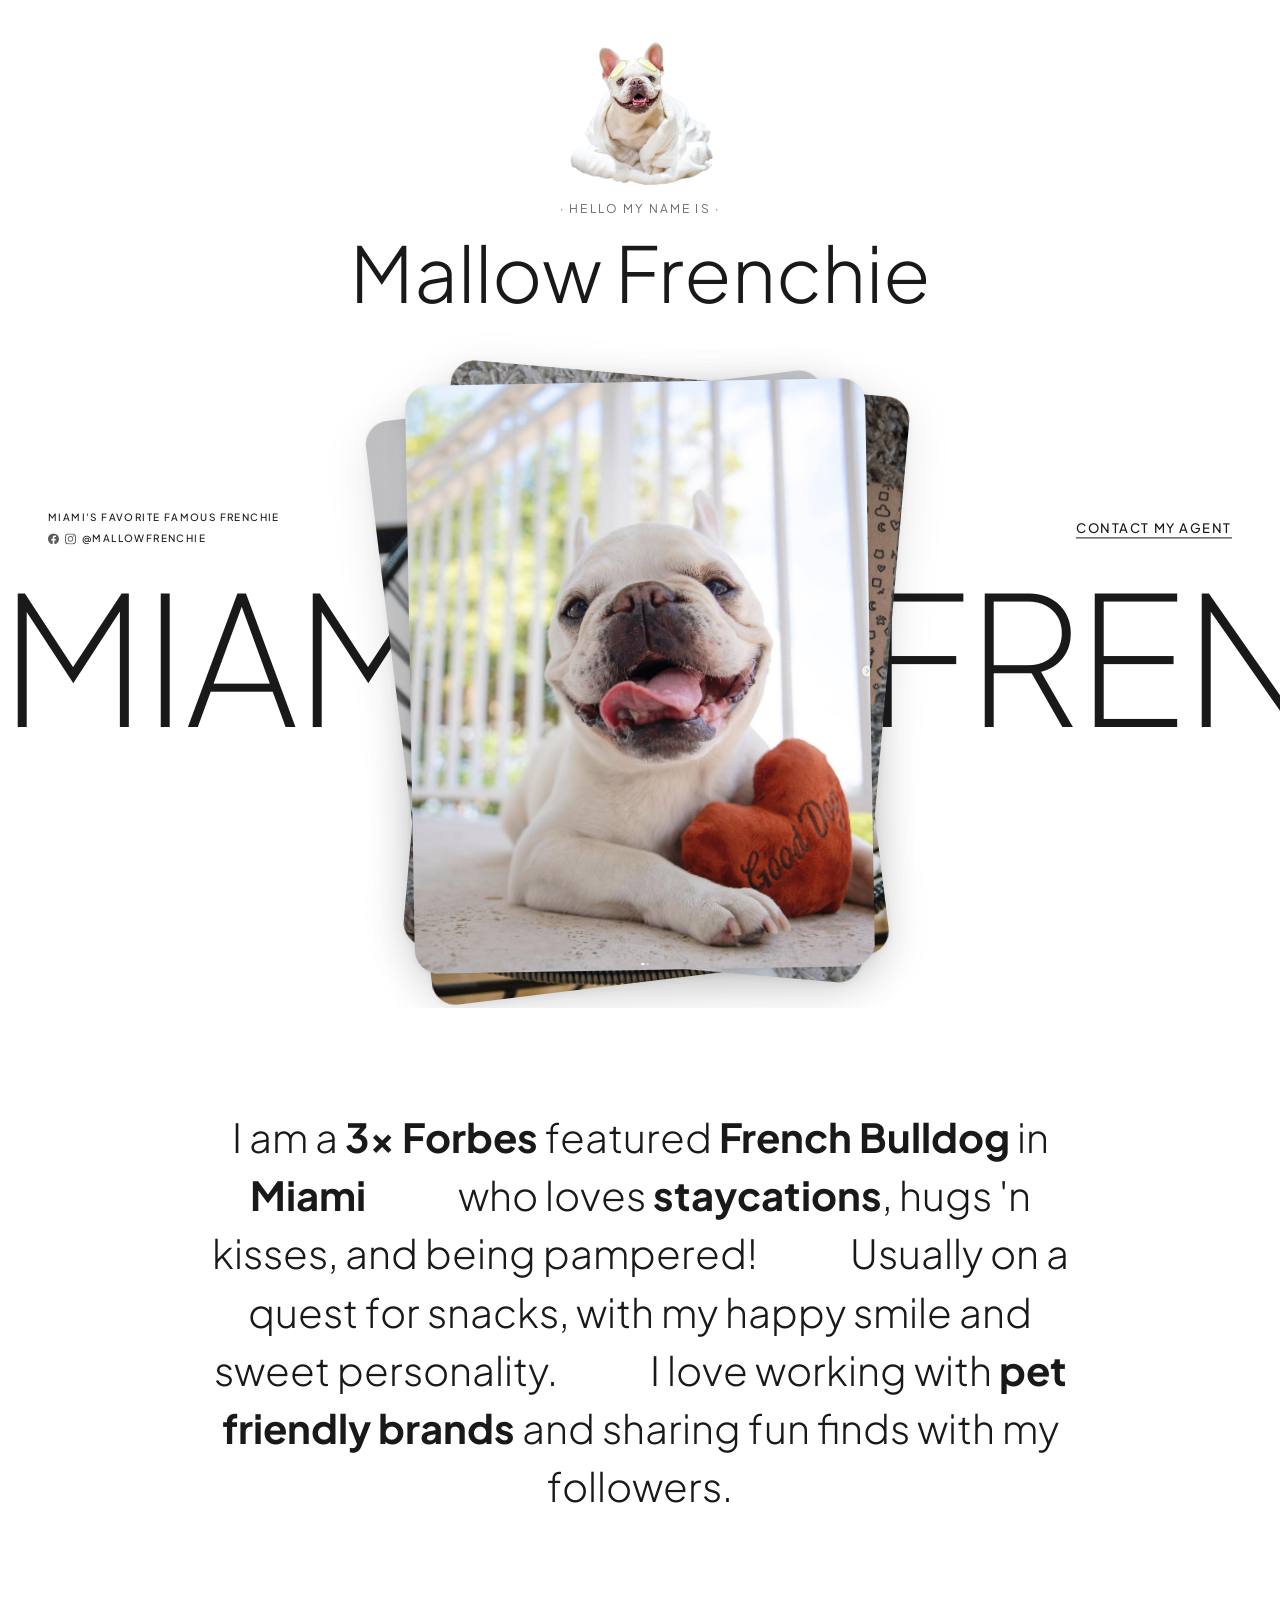
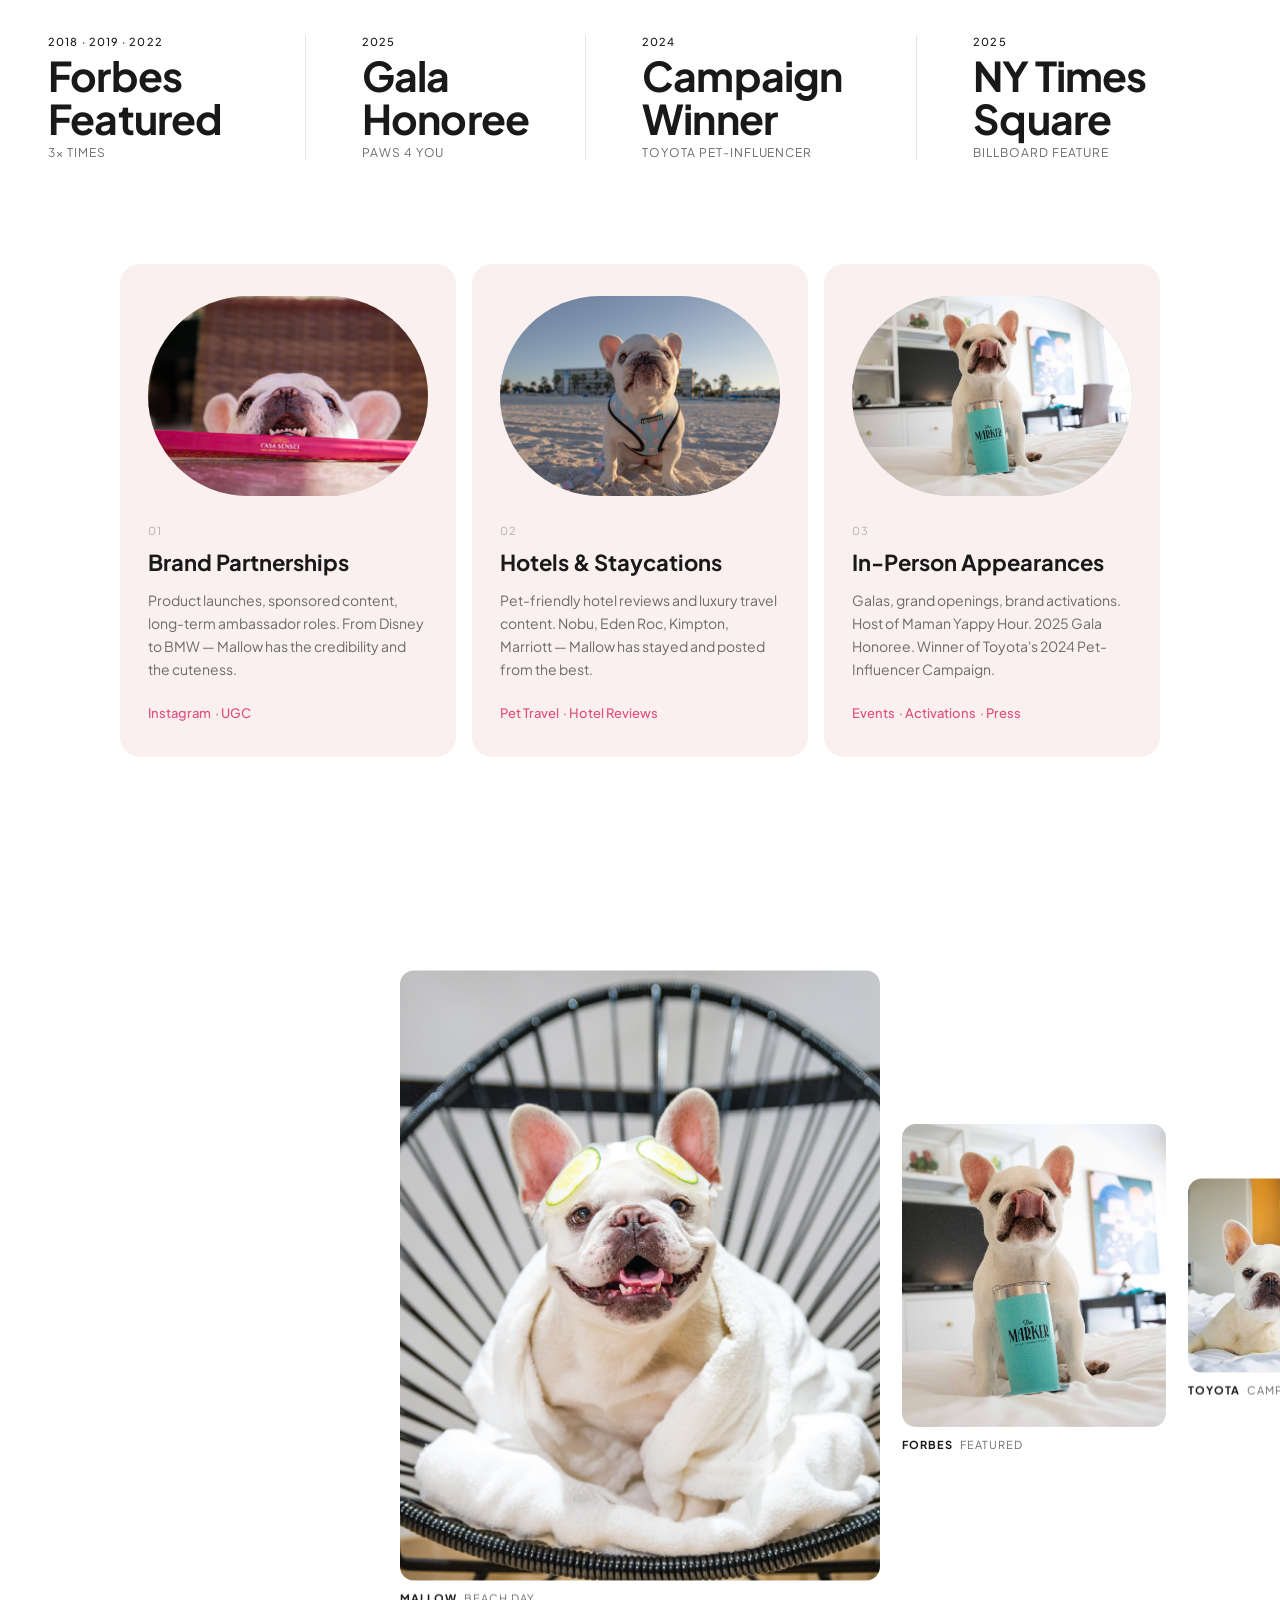
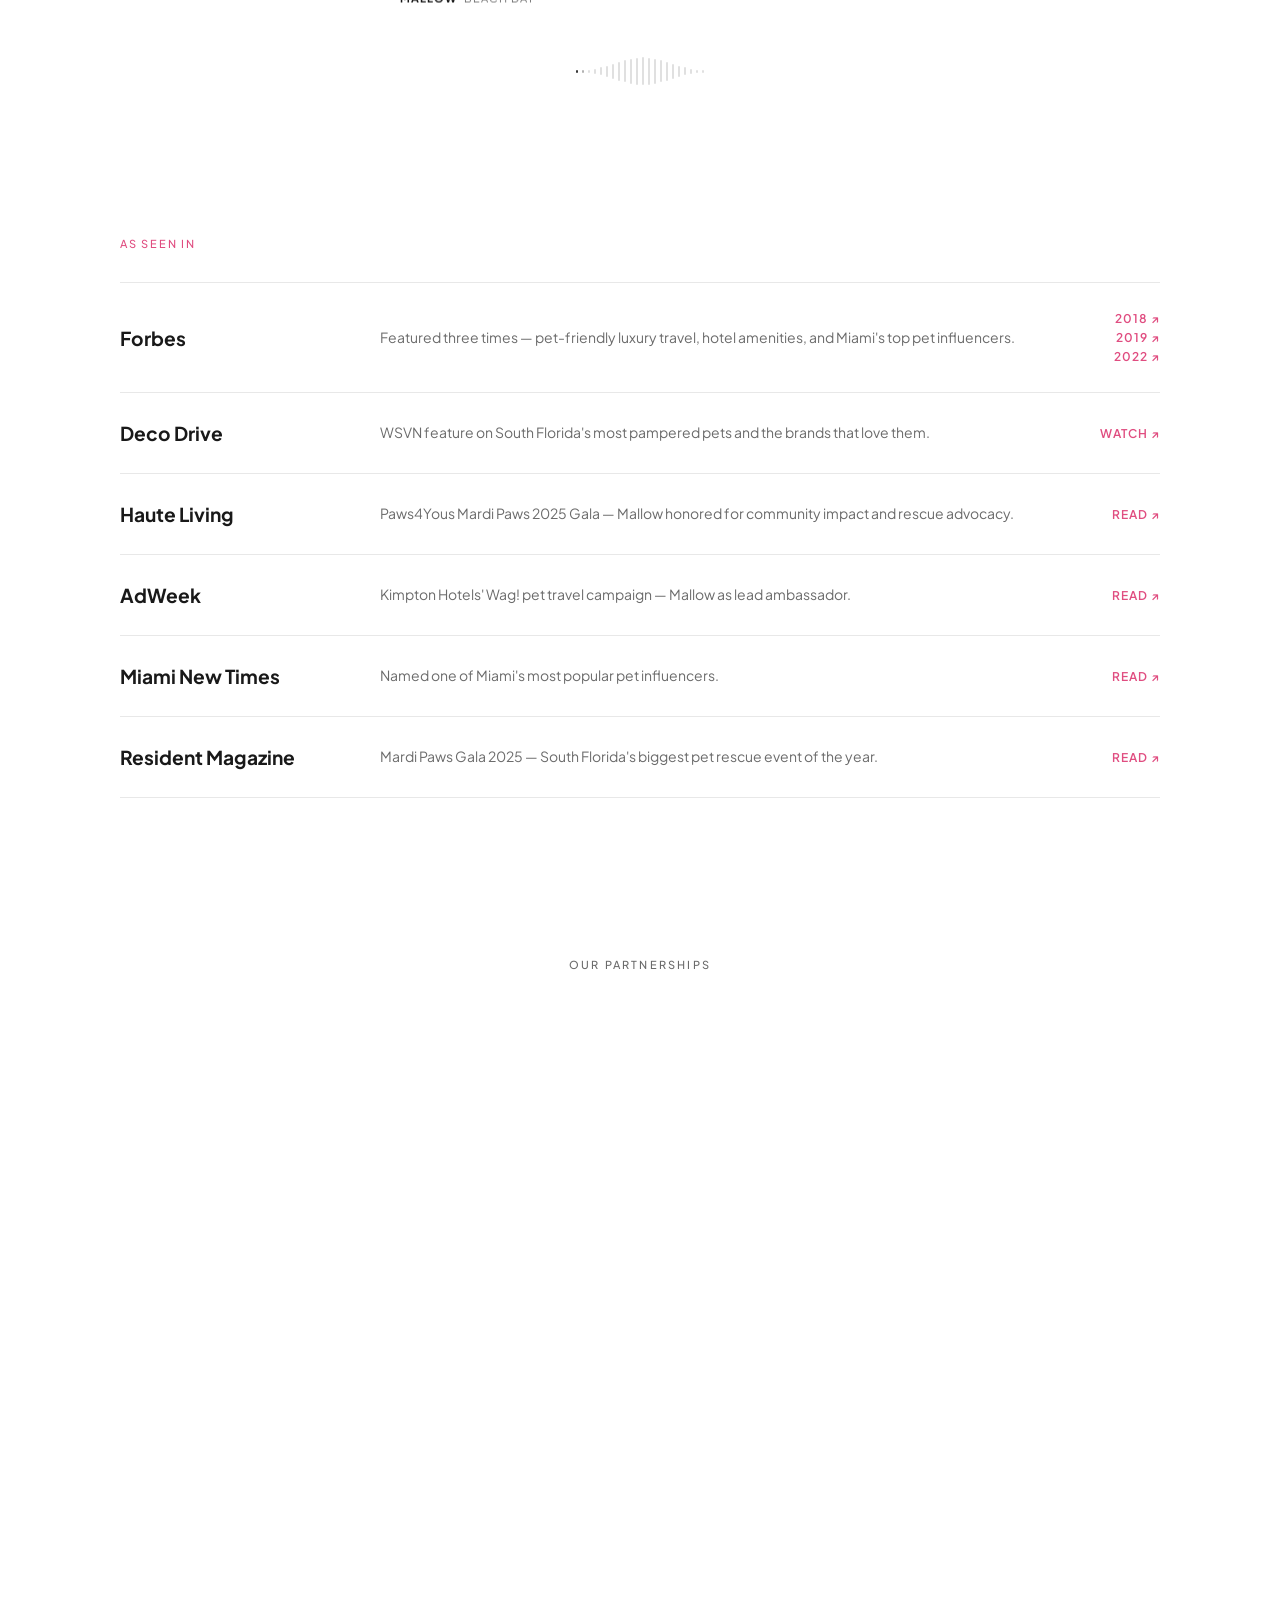
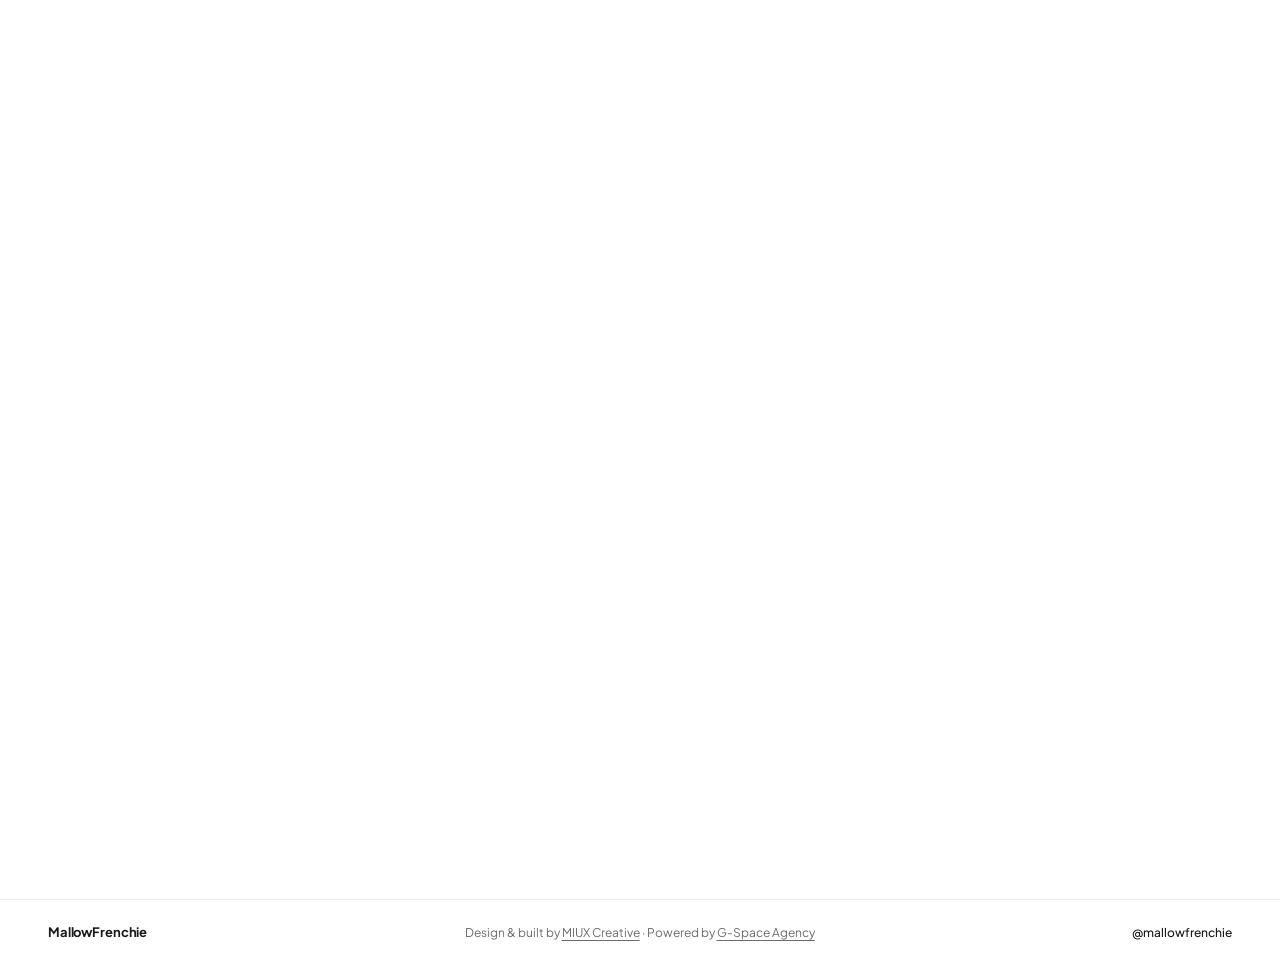
==== mallowfrenchie-live-rebuild.html @ 73c817d2 "fix: remove stray border-right from right-column stats on mobile Co-Authored-By: Claude Sonnet 4.6 <" ====
<!DOCTYPE html>
<html lang="en">
<head>
<meta charset="UTF-8">
<meta name="viewport" content="width=device-width, initial-scale=1.0">
<title>Mallow Frenchie – Miami's favorite famous frenchie</title>
<link rel="preconnect" href="https://fonts.googleapis.com">
<link rel="preconnect" href="https://fonts.gstatic.com" crossorigin>
<link href="https://fonts.googleapis.com/css2?family=Plus+Jakarta+Sans:wght@200;300;400;500;600;700;800&display=swap" rel="stylesheet">
<script src="https://cdnjs.cloudflare.com/ajax/libs/gsap/3.12.5/gsap.min.js"></script>
<script src="https://cdnjs.cloudflare.com/ajax/libs/gsap/3.12.5/ScrollTrigger.min.js"></script>
<style>
  *, *::before, *::after { box-sizing: border-box; margin: 0; padding: 0; }

  :root {
    --ink:       #191919;
    --ink-mid:   #6b6b6b;
    --ink-light: #b0b0b0;
    --white:     #ffffff;
    --blush:     #faf0f0;
    --blush-dark:#f5e5e5;
    --pink-dot:  #e04d80;
    --placeholder: #e2e2e2;
    --placeholder-dark: #c8c8c8;
  }

  html { scroll-behavior: smooth; }

  body {
    font-family: 'Plus Jakarta Sans', sans-serif;
    background: var(--white);
    color: var(--ink);
    overflow-x: hidden;
  }

  /* ── HERO ─────────────────────────────────────── */
  .hero {
    position: relative;
    height: 112vh;
    min-height: 760px;
    background: var(--white);
    display: flex;
    flex-direction: column;
    overflow: hidden;
  }

  .hero-nav {
    position: absolute;
    top: 0; left: 0; right: 0;
    display: flex;
    justify-content: space-between;
    align-items: center;
    padding: 28px 48px;
    z-index: 10;
  }

  .hero-logo {
    font-size: 13px;
    font-weight: 600;
    letter-spacing: 0.04em;
    color: var(--ink);
    text-decoration: none;
  }

  .hero-cta {
    font-size: 11px;
    font-weight: 500;
    letter-spacing: 0.1em;
    text-transform: uppercase;
    color: var(--ink);
    text-decoration: underline;
    text-underline-offset: 4px;
  }

  .hero-center {
    flex: 1;
    display: flex;
    flex-direction: column;
    align-items: center;
    justify-content: center;
    padding: 30px 48px 0;
    gap: 0;
    position: relative;
    z-index: 1;
  }

  .hero-eyebrow {
    font-size: 12px;
    font-weight: 400;
    letter-spacing: 0.18em;
    color: var(--ink-mid);
    text-transform: uppercase;
    margin-bottom: 16px;
  }

  .hero-name {
    font-size: clamp(52px, 6vw, 80px);
    font-weight: 300;
    color: var(--ink);
    text-align: center;
    line-height: 1.05;
    margin-bottom: 40px;
  }

  /* ── FAN CARDS ──────────────────────────────────── */
  .hero-cards {
    position: relative;
    width: min(520px, 50vw);
    height: min(72vh, 660px);
    flex-shrink: 0;
    cursor: pointer;
    z-index: 5;
    overflow: visible;
  }

  .card {
    position: absolute;
    width: calc(min(520px, 50vw) - 60px);
    height: calc(min(72vh, 660px) - 60px);
    border-radius: 24px;
    top: 30px;
    left: 30px;
    box-shadow: 0 10px 48px rgba(0,0,0,0.10), 0 2px 8px rgba(0,0,0,0.06);
    transition: transform 0.55s cubic-bezier(0.34, 1.3, 0.64, 1),
                box-shadow 0.55s ease;
    overflow: hidden;
  }
  .card img {
    width: 100%; height: 100%;
    object-fit: cover;
    display: block;
    pointer-events: none;
  }

  /* Resting: stacked deck */
  .card-1 {
    background: #f2d0dc;
    z-index: 1;
    transform: rotate(-7deg) translate(-14px, 10px);
    animation: flyIn1 1.1s cubic-bezier(0.34, 1.5, 0.64, 1) 0.1s both;
  }
  .card-2 {
    background: #e6d5b8;
    z-index: 2;
    transform: rotate(5deg) translate(16px, -6px);
    animation: flyIn2 1.1s cubic-bezier(0.34, 1.5, 0.64, 1) 0.35s both;
  }
  .card-3 {
    background: #c4dde8;
    z-index: 3;
    transform: rotate(-1deg);
    animation: flyIn3 1.1s cubic-bezier(0.34, 1.5, 0.64, 1) 0.55s both;
  }

  /* Fly-in animations — each ends at its resting transform */
  @keyframes flyIn1 {
    from { opacity: 0; transform: rotate(-7deg) translate(-14px, 10px) translateY(140px) scale(0.82); }
    to   { opacity: 1; transform: rotate(-7deg) translate(-14px, 10px); }
  }
  @keyframes flyIn2 {
    from { opacity: 0; transform: rotate(5deg) translate(16px, -6px) translateY(140px) scale(0.82); }
    to   { opacity: 1; transform: rotate(5deg) translate(16px, -6px); }
  }
  @keyframes flyIn3 {
    from { opacity: 0; transform: rotate(-1deg) translateY(140px) scale(0.82); }
    to   { opacity: 1; transform: rotate(-1deg); }
  }

  /* Fan + tilt handled by JS */
  .card { will-change: transform; }

  .hero-bottom {
    position: absolute;
    top: 65%;
    transform: translateY(-50%);
    left: 0;
    right: 0;
  }

  .hero-corner-left {
    position: absolute;
    top: -56px;
    left: 48px;
    right: 48px;
    z-index: 20;
    display: flex;
    flex-direction: row;
    justify-content: space-between;
    align-items: center;
  }
  .hero-corner-left-inner {
    display: flex;
    flex-direction: column;
    align-items: flex-start;
    gap: 4px;
  }

  .hero-corner-left p {
    font-size: 10px;
    font-weight: 500;
    letter-spacing: 0.14em;
    text-transform: uppercase;
    color: var(--ink);
    line-height: 1.7;
  }

  .hero-social {
    display: flex;
    align-items: center;
    gap: 6px;
  }

  .hero-social svg {
    width: 11px;
    height: 11px;
    flex-shrink: 0;
    opacity: 0.7;
  }

  /* Marquee strip */
  .marquee-wrap {
    width: 100%;
    overflow: hidden;
    line-height: 1;
    user-select: none;
    position: relative;
    z-index: 1;
  }

  .marquee-track {
    display: flex;
    white-space: nowrap;
    animation: marquee 18s linear infinite;
  }

  .marquee-item {
    display: flex;
    align-items: center;
    flex-shrink: 0;
    padding-right: 24px;
  }

  .marquee-word {
    font-size: clamp(120px, 14vw, 190px);
    font-weight: 200;
    color: var(--ink);
    letter-spacing: -0.02em;
    line-height: 1;
  }

  .marquee-dot {
    font-size: 48px;
    font-weight: 200;
    color: var(--pink-dot);
    margin: 0 20px;
    align-self: center;
  }

  @keyframes marquee {
    from { transform: translateX(0); }
    to   { transform: translateX(-50%); }
  }

  /* ── ABOUT ────────────────────────────────────── */
  .about {
    background: var(--white);
    padding: 100px 48px 80px;
    display: flex;
    flex-direction: column;
    align-items: center;
  }

  .about-para {
    max-width: 860px;
    font-size: clamp(26px, 3.2vw, 40px);
    font-weight: 300;
    line-height: 1.45;
    text-align: center;
    color: var(--ink);
  }

  .about-para strong {
    font-weight: 700;
  }

  /* Inline image pills */
  .inline-pill {
    display: inline-block;
    width: 80px;
    height: 52px;
    border-radius: 999px;
    vertical-align: middle;
    margin: 0 6px -4px;
    transform: scale(0);
    flex-shrink: 0;
    overflow: hidden;
    position: relative;
  }
  .inline-pill img {
    position: absolute;
    inset: 0;
    width: 100%;
    height: 100%;
    object-fit: cover;
  }

  /* Word-split spans for GSAP stagger */
  .word {
    display: inline-block;
    overflow: hidden;
    vertical-align: bottom;
  }
  .word-inner {
    display: inline-block;
  }

  .about-stats {
    display: flex;
    gap: 0;
    margin-top: 120px;
    justify-content: center;
    align-items: flex-start;
  }

  .stat {
    display: flex;
    flex-direction: column;
    align-items: flex-start;
    padding: 0 56px;
    border-right: 1px solid rgba(0,0,0,0.10);
  }
  .stat:first-child { padding-left: 0; }
  .stat:last-child  { border-right: none; }

  .stat-year {
    font-size: 11px;
    font-weight: 500;
    letter-spacing: 0.1em;
    text-transform: uppercase;
    color: var(--pink);
    margin-bottom: 6px;
  }

  .stat-num {
    font-size: clamp(28px, 3.2vw, 44px);
    font-weight: 700;
    line-height: 1.05;
    color: var(--ink);
    letter-spacing: -0.02em;
  }

  .stat-label {
    font-size: clamp(11px, 1vw, 12px);
    font-weight: 400;
    letter-spacing: 0.08em;
    text-transform: uppercase;
    color: var(--ink-mid);
    margin-top: 5px;
  }

  .stat-sub {
    display: none;
  }

  /* ── PHOTO CAROUSEL ──────────────────────────── */
  .photo-carousel { background: var(--white); }

  .carousel-pin-wrap {
    position: relative;
    height: 100vh;
    overflow: hidden;
    background: var(--white);
    user-select: none;
  }

  /* Stage fills the pin — cards absolutely positioned inside */
  .carousel-stage {
    position: absolute;
    inset: 0;
  }

  .c-wrap {
    position: absolute;
    top: 50%;
    /* transform set by JS: translate(x, -50%) */
    display: flex;
    flex-direction: column;
    align-items: flex-start;
    will-change: transform, width;
  }

  .c-card {
    border-radius: 14px;
    /* width + height set by JS */
    flex-shrink: 0;
    overflow: hidden;
    position: relative;
  }
  .c-card img {
    position: absolute;
    inset: 0;
    width: 100%;
    height: 100%;
    object-fit: cover;
    display: block;
    pointer-events: none;
    will-change: transform;
  }

  .c-label {
    margin-top: 12px;
    white-space: nowrap;
    font-size: 11px;
    letter-spacing: 0.09em;
    text-transform: uppercase;
    line-height: 1;
    overflow: hidden;
  }
  .c-label-name { font-weight: 700; color: var(--ink); margin-right: 7px; }
  .c-label-desc { font-weight: 400; color: var(--ink-mid); }

  /* waveform indicator */
  .carousel-waveform {
    position: absolute;
    bottom: 48px;
    left: 50%;
    transform: translateX(-50%);
    display: flex;
    align-items: center;
    gap: 4px;
    height: 36px;
    z-index: 2;
  }
  .wv-bar {
    width: 2px;
    border-radius: 999px;
    background: rgba(0,0,0,0.12);
    flex-shrink: 0;
    transition: background 0.15s ease;
  }
  .wv-bar.wv-active     { background: rgba(0,0,0,0.78); }
  .wv-bar.wv-active-adj { background: rgba(0,0,0,0.30); }

  /* ── SERVICES ─────────────────────────────────── */
  .services {
    background: var(--white);
    padding: 24px 120px 80px;
  }

  .services-grid {
    display: grid;
    grid-template-columns: repeat(3, 1fr);
    gap: 16px;
  }

  .svc-card {
    background: var(--blush);
    border-radius: 20px;
    display: flex;
    flex-direction: column;
    align-items: flex-start;
    padding: 32px 28px 36px;
    gap: 0;
  }

  .svc-pill-img {
    width: 100%;
    height: 200px;
    border-radius: 999px;
    background: var(--placeholder-dark, #d8d8d8);
    margin-bottom: 28px;
    flex-shrink: 0;
    display: flex;
    align-items: center;
    justify-content: center;
    font-size: 10px;
    letter-spacing: 0.08em;
    overflow: hidden;
    position: relative;
    text-transform: uppercase;
    color: rgba(0,0,0,0.2);
  }

  .svc-num {
    font-size: 11px;
    font-weight: 400;
    color: var(--ink-light);
    letter-spacing: 0.08em;
    margin-bottom: 12px;
  }

  .svc-title {
    font-size: clamp(18px, 1.8vw, 22px);
    font-weight: 700;
    color: var(--ink);
    line-height: 1.25;
    margin-bottom: 12px;
  }

  .svc-desc {
    font-size: 14px;
    font-weight: 400;
    color: var(--ink-mid);
    line-height: 1.65;
    flex: 1;
  }

  .svc-tags {
    margin-top: 24px;
    display: flex;
    flex-wrap: wrap;
    gap: 4px;
    align-items: center;
  }

  .svc-tag {
    font-size: 13px;
    font-weight: 500;
    color: var(--pink-dot);
  }

  .svc-tag + .svc-tag::before {
    content: ' · ';
    color: var(--pink-dot);
  }

  /* ── PHOTO GRID ───────────────────────────────── */
  .photo-grid {
    display: grid;
    grid-template-columns: repeat(3, 1fr);
    grid-template-rows: 360px 480px;
    gap: 2px;
    background: #ddd;
  }

  .photo-cell {
    background: var(--placeholder);
    display: flex;
    align-items: center;
    justify-content: center;
    color: var(--ink-light);
    font-size: 11px;
    font-weight: 500;
    letter-spacing: 0.08em;
    text-transform: uppercase;
  }

  .photo-cell:nth-child(1) { background: #d8d0cc; }
  .photo-cell:nth-child(2) { background: #cad0d4; }
  .photo-cell:nth-child(3) { background: #d0ccd8; }
  .photo-cell:nth-child(4) { background: #c8c4cc; }
  .photo-cell:nth-child(5) { background: #c4ccd0; }
  .photo-cell:nth-child(6) { background: #ccc8d0; }

  /* ── PRESS ────────────────────────────────────── */
  .press {
    background: var(--white);
    padding: 100px 120px 80px;
  }

  .press-eyebrow {
    font-size: 11px;
    font-weight: 500;
    letter-spacing: 0.16em;
    text-transform: uppercase;
    color: var(--pink-dot);
    margin-bottom: 32px;
    display: block;
  }

  .press-list {
    list-style: none;
  }

  .press-row {
    display: grid;
    grid-template-columns: 220px 1fr auto;
    align-items: center;
    gap: 40px;
    padding: 28px 0;
    border-bottom: 1px solid #e8e8e8;
    transition: opacity 0.2s;
  }

  .press-row:first-child { border-top: 1px solid #e8e8e8; }

  .press-row[data-preview]:not([data-preview=""]) { cursor: none; }
  .press-row .press-link { cursor: pointer; }

  .press-pub {
    font-size: clamp(16px, 1.5vw, 20px);
    font-weight: 700;
    color: var(--ink);
  }

  .press-detail {
    font-size: 14px;
    font-weight: 400;
    color: var(--ink-mid);
    line-height: 1.55;
  }

  .press-links {
    display: flex;
    flex-direction: column;
    align-items: flex-end;
    gap: 4px;
    flex-shrink: 0;
  }

  .press-link {
    font-size: 12px;
    font-weight: 600;
    letter-spacing: 0.08em;
    text-transform: uppercase;
    color: var(--pink-dot);
    text-decoration: none;
    white-space: nowrap;
    transition: opacity 0.15s;
  }

  .press-link:hover { opacity: 0.6; }

  /* Cursor-following preview */
  #press-preview {
    position: fixed;
    width: 360px;
    height: 180px; /* 16:8 = 2:1 */
    border-radius: 10px;
    overflow: hidden;
    box-shadow: 0 16px 48px rgba(0,0,0,0.2);
    pointer-events: none;
    z-index: 9999;
    opacity: 0;
    transform: scale(0.9) translateY(8px);
    transition: opacity 0.15s ease, transform 0.15s ease;
    top: 0; left: 0;
    will-change: transform;
  }

  #press-preview.visible {
    opacity: 1;
    transform: scale(1) translateY(0);
  }

  .preview-inner {
    width: 100%; height: 100%;
    display: flex;
    align-items: center;
    justify-content: center;
    font-size: 13px;
    font-weight: 600;
    letter-spacing: 0.06em;
    color: rgba(255,255,255,0.7);
    background: #111;
  }

  /* ── PARTNERSHIPS ─────────────────────────────── */
  .partnerships {
    background: var(--white);
    padding: 80px 120px 100px;
    display: flex;
    flex-direction: column;
    align-items: center;
  }

  .partnerships-label {
    font-size: 11px;
    font-weight: 500;
    letter-spacing: 0.2em;
    text-transform: uppercase;
    color: var(--ink-mid);
    margin-bottom: 48px;
  }

  .logo-grid {
    display: flex;
    flex-wrap: wrap;
    gap: 0;
    justify-content: center;
    align-items: center;
  }

  .logo-cell {
    width: 160px;
    height: 80px;
    display: flex;
    align-items: center;
    justify-content: center;
    padding: 16px 20px;
    opacity: 0;
    transform: translateY(12px);
  }

  .logo-cell img {
    max-width: 100%;
    max-height: 44px;
    width: auto;
    height: auto;
    object-fit: contain;
    filter: grayscale(1) opacity(0.5);
    transition: filter 0.2s ease;
  }
  .logo-cell img:hover {
    filter: grayscale(0) opacity(1);
  }

  /* ── STICKER FOOTER ──────────────────────────── */
  .sticker-footer {
    position: relative;
    width: 100%;
    height: 100vh;
    overflow: hidden;
    background: var(--white);
  }

  .sticker {
    position: absolute;
    transform: translate(-50%, -50%) rotate(var(--r)) scale(0);
    opacity: 0;
    will-change: transform, opacity;
    object-fit: contain;
    pointer-events: none;
    animation-fill-mode: both;
    animation-timing-function: cubic-bezier(0.34, 1.5, 0.64, 1);
  }
  .sticker.popped {
    animation-name: stickerPop;
  }
  @keyframes stickerPop {
    0%   { transform: translate(-50%,-50%) rotate(var(--r)) scale(0);    opacity: 0; }
    60%  { transform: translate(-50%,-50%) rotate(var(--r)) scale(1.12); opacity: 1; }
    80%  { transform: translate(-50%,-50%) rotate(var(--r)) scale(0.96); }
    100% { transform: translate(-50%,-50%) rotate(var(--r)) scale(1);    opacity: 1; }
  }

  /* ── CTA CARD ─────────────────────────────────── */
  .cta-card {
    position: absolute;
    top: 50%;
    left: 50%;
    transform: translate(-50%, -50%);
    opacity: 0;
    background: var(--white);
    border-radius: 28px;
    padding: 52px 72px;
    text-align: center;
    box-shadow: 0 32px 100px rgba(0,0,0,0.18);
    width: min(520px, 90vw);
    z-index: 100;
    will-change: transform, opacity;
  }

  .cta-card-eyebrow {
    font-size: 11px;
    font-weight: 500;
    letter-spacing: 0.12em;
    text-transform: uppercase;
    color: var(--pink);
    margin-bottom: 14px;
  }

  .cta-card h2 {
    font-size: clamp(28px, 4vw, 42px);
    font-weight: 700;
    color: var(--ink);
    line-height: 1.1;
    margin-bottom: 32px;
    letter-spacing: -0.02em;
  }

  .cta-buttons {
    display: flex;
    gap: 12px;
    justify-content: center;
  }

  .cta-btn-primary {
    background: #f2d0dc;
    color: var(--ink);
    padding: 16px 48px;
    border-radius: 999px;
    font-size: 14px;
    font-weight: 600;
    text-decoration: none;
    transition: background 0.2s, transform 0.2s;
    display: inline-block;
  }
  .cta-btn-primary:hover { background: #eabfce; transform: translateY(-2px); }

  .cta-btn-secondary {
    background: transparent;
    color: var(--ink);
    padding: 14px 36px;
    border-radius: 999px;
    font-size: 14px;
    font-weight: 500;
    text-decoration: none;
    border: 1.5px solid rgba(0,0,0,0.14);
    transition: border-color 0.2s;
  }
  .cta-btn-secondary:hover { border-color: var(--pink); color: var(--pink); }

  /* ── FOOTER STRIP ─────────────────────────────── */
  footer {
    background: var(--white);
    border-top: 1px solid rgba(0,0,0,0.08);
    padding: 24px 48px;
    display: flex;
    justify-content: space-between;
    align-items: center;
  }

  .footer-logo {
    font-size: 13px;
    font-weight: 700;
    color: var(--ink);
    letter-spacing: -0.01em;
  }

  .footer-credits {
    font-size: 12px;
    font-weight: 400;
    color: var(--ink-mid);
  }

  .footer-credits a { color: inherit; text-decoration: underline; text-underline-offset: 3px; }

  .footer-handle {
    font-size: 12px;
    font-weight: 500;
    color: var(--ink);
  }

  /* ── MOBILE: step 6 — logo grid ─────────────────── */
  .logo-view-more { display: none; }

  @media (max-width: 768px) {
    .logo-more { display: none; }
    .logo-cell { width: 100px; height: 64px; padding: 10px 12px; }
    .logo-view-more {
      display: block;
      margin-top: 28px;
      font-size: 12px;
      font-weight: 500;
      letter-spacing: 0.12em;
      text-transform: uppercase;
      color: var(--ink);
      background: none;
      border: none;
      cursor: pointer;
      text-decoration: underline;
      text-underline-offset: 4px;
      padding: 0;
    }
  }

  /* ── MOBILE: step 5 — stats ──────────────────────── */
  @media (max-width: 768px) {
    .about-stats {
      display: grid;
      grid-template-columns: 1fr 1fr;
      gap: 32px 0;
      margin-top: 64px;
      justify-items: flex-start;
    }
    .stat {
      padding: 0 24px 0 0;
      border-right: none;
      border-bottom: none;
    }
    .stat:nth-child(odd)  { border-right: 1px solid rgba(0,0,0,0.10); }
    .stat:nth-child(even) { border-right: none; }
  }

  /* ── MOBILE: step 4 — services + press ──────────── */
  @media (max-width: 768px) {
    .services-grid { grid-template-columns: 1fr; }

    .press-row {
      grid-template-columns: 1fr;
      gap: 8px;
      padding: 20px 0;
    }
    .press-links { align-items: flex-start; }
    #press-preview { display: none; }
  }

  /* ── MOBILE: step 3 — marquee ────────────────────── */
  @media (max-width: 768px) {
    .marquee-word { font-size: 70px; }
    .marquee-dot  { font-size: 28px; margin: 0 12px; }
  }

  /* ── MOBILE: step 2 — hero ───────────────────────── */
  @media (max-width: 768px) {
    .hero          { height: auto; min-height: 100svh; }
    .hero-cards    { width: min(320px, 82vw); height: min(60vh, 480px); }
    .card          { width: calc(min(320px, 82vw) - 40px); height: calc(min(60vh, 480px) - 40px); top: 20px; left: 20px; }
    .hero-corner-left { top: -44px; }
  }

  /* ── MOBILE: step 1 — global padding ─────────────── */
  @media (max-width: 768px) {
    .hero-nav        { padding: 20px 24px; }
    .hero-center     { padding: 24px 24px 0; }
    .hero-corner-left{ left: 24px; right: 24px; }
    .about           { padding: 64px 24px 60px; }
    .services        { padding: 24px 24px 60px; }
    .press           { padding: 64px 24px 60px; }
    .partnerships    { padding: 60px 24px 80px; }
    footer           { padding: 20px 24px; }
  }
</style>
</head>
<body>

<!-- ── HERO ──────────────────────────────────────────── -->
<section class="hero">
  <nav class="hero-nav"></nav>

  <div class="hero-center">
    <img src="images/MallowFrenchieLogoImage.png" alt="Mallow" style="width:150px;height:auto;display:block;margin:0 auto 12px;">
    <p class="hero-eyebrow">· Hello My Name Is ·</p>
    <h1 class="hero-name">Mallow Frenchie</h1>
    <div class="hero-cards">
      <div class="card card-1"><img src="images/MallowTheFrenchie_Slide002-copy-1.jpg" alt="Mallow"></div>
      <div class="card card-2"><img src="images/cruella-and-pf001-copy-5.jpg" alt="Mallow"></div>
      <div class="card card-3"><img src="images/Mallow-Frenchie-on-the-Balcony.png" alt="Mallow"></div>
    </div>
  </div>

  <div class="hero-bottom">
    <div class="hero-corner-left">
      <div class="hero-corner-left-inner">
      <p>Miami's Favorite Famous Frenchie</p>
      <p class="hero-social">
        <svg viewBox="0 0 24 24" fill="currentColor" xmlns="http://www.w3.org/2000/svg">
          <path d="M24 12.073c0-6.627-5.373-12-12-12s-12 5.373-12 12c0 5.99 4.388 10.954 10.125 11.854v-8.385H7.078v-3.47h3.047V9.43c0-3.007 1.792-4.669 4.533-4.669 1.312 0 2.686.235 2.686.235v2.953H15.83c-1.491 0-1.956.925-1.956 1.874v2.25h3.328l-.532 3.47h-2.796v8.385C19.612 23.027 24 18.062 24 12.073z"/>
        </svg>
        <svg viewBox="0 0 24 24" fill="currentColor" xmlns="http://www.w3.org/2000/svg">
          <path d="M12 2.163c3.204 0 3.584.012 4.85.07 3.252.148 4.771 1.691 4.919 4.919.058 1.265.069 1.645.069 4.849 0 3.205-.012 3.584-.069 4.849-.149 3.225-1.664 4.771-4.919 4.919-1.266.058-1.644.07-4.85.07-3.204 0-3.584-.012-4.849-.07-3.26-.149-4.771-1.699-4.919-4.92-.058-1.265-.07-1.644-.07-4.849 0-3.204.013-3.583.07-4.849.149-3.227 1.664-4.771 4.919-4.919 1.266-.057 1.645-.069 4.849-.069zm0-2.163c-3.259 0-3.667.014-4.947.072-4.358.2-6.78 2.618-6.98 6.98-.059 1.281-.073 1.689-.073 4.948 0 3.259.014 3.668.072 4.948.2 4.358 2.618 6.78 6.98 6.98 1.281.058 1.689.072 4.948.072 3.259 0 3.668-.014 4.948-.072 4.354-.2 6.782-2.618 6.979-6.98.059-1.28.073-1.689.073-4.948 0-3.259-.014-3.667-.072-4.947-.196-4.354-2.617-6.78-6.979-6.98-1.281-.059-1.69-.073-4.949-.073zm0 5.838c-3.403 0-6.162 2.759-6.162 6.162s2.759 6.163 6.162 6.163 6.162-2.759 6.162-6.163c0-3.403-2.759-6.162-6.162-6.162zm0 10.162c-2.209 0-4-1.79-4-4 0-2.209 1.791-4 4-4s4 1.791 4 4c0 2.21-1.791 4-4 4zm6.406-11.845c-.796 0-1.441.645-1.441 1.44s.645 1.44 1.441 1.44c.795 0 1.439-.645 1.439-1.44s-.644-1.44-1.439-1.44z"/>
        </svg>
        @MallowFrenchie
      </p>
      </div>
      <a href="mailto:mallowfrenchie@gmail.com" style="font-size:13px;font-weight:500;letter-spacing:0.12em;text-transform:uppercase;color:var(--ink);text-decoration:underline;text-underline-offset:4px;">Contact My Agent</a>
    </div>

    <div class="marquee-wrap">
      <div class="marquee-track">
        <!-- duplicated for seamless loop -->
        <div class="marquee-item">
          <span class="marquee-word">MIAMI'S #1 FRENCHIE</span>
          <span class="marquee-dot">·</span>
        </div>
        <div class="marquee-item">
          <span class="marquee-word">MIAMI'S #1 FRENCHIE</span>
          <span class="marquee-dot">·</span>
        </div>
      </div>
    </div>
  </div>
</section>

<!-- ── ABOUT ──────────────────────────────────────────── -->
<section class="about">
  <p class="about-para" id="about-para">
    I am a <strong>3x Forbes</strong> featured <strong>French Bulldog</strong> in
    <strong>Miami</strong><span class="inline-pill"><img src="images/Mallow-Frenchie-on-the-Balcony.png" alt=""></span>who loves <strong>staycations</strong>, hugs 'n kisses,
    and being pampered!<span class="inline-pill"><img src="images/MallowTheFrenchie_Slide002-copy-1.jpg" alt=""></span>Usually on a quest for snacks, with my happy smile and sweet
    personality.<span class="inline-pill"><img src="images/marker001_16-copy-4.jpg" alt=""></span>I love working with <strong>pet friendly brands</strong> and sharing
    fun finds with my followers.
  </p>
  <div class="about-stats">
    <div class="stat">
      <span class="stat-year">2018 · 2019 · 2022</span>
      <span class="stat-num">Forbes Featured</span>
      <span class="stat-label">3× Times</span>
    </div>
    <div class="stat">
      <span class="stat-year">2025</span>
      <span class="stat-num">Gala Honoree</span>
      <span class="stat-label">Paws 4 You</span>
    </div>
    <div class="stat">
      <span class="stat-year">2024</span>
      <span class="stat-num">Campaign Winner</span>
      <span class="stat-label">Toyota Pet-Influencer</span>
    </div>
    <div class="stat">
      <span class="stat-year">2025</span>
      <span class="stat-num">NY Times Square</span>
      <span class="stat-label">Billboard Feature</span>
    </div>
  </div>
</section>

<!-- ── SERVICES ───────────────────────────────────────── -->
<section class="services">
  <div class="services-grid">
    <div class="svc-card">
      <div class="svc-pill-img"><img src="images/IMG_5526casasensei-copy-7.jpg" alt="" style="position:absolute;inset:0;width:100%;height:100%;object-fit:cover;"></div>
      <span class="svc-num">01</span>
      <p class="svc-title">Brand Partnerships</p>
      <p class="svc-desc">Product launches, sponsored content, long-term ambassador roles. From Disney to BMW — Mallow has the credibility and the cuteness.</p>
      <div class="svc-tags">
        <span class="svc-tag">Instagram</span>
        <span class="svc-tag">UGC</span>
      </div>
    </div>
    <div class="svc-card">
      <div class="svc-pill-img"><img src="images/IMG_6132islandgrand-copy-12.jpg" alt="" style="position:absolute;inset:0;width:100%;height:100%;object-fit:cover;"></div>
      <span class="svc-num">02</span>
      <p class="svc-title">Hotels &amp; Staycations</p>
      <p class="svc-desc">Pet-friendly hotel reviews and luxury travel content. Nobu, Eden Roc, Kimpton, Marriott — Mallow has stayed and posted from the best.</p>
      <div class="svc-tags">
        <span class="svc-tag">Pet Travel</span>
        <span class="svc-tag">Hotel Reviews</span>
      </div>
    </div>
    <div class="svc-card">
      <div class="svc-pill-img"><img src="images/marker001_13-copy-3-p-1080.jpg" alt="" style="position:absolute;inset:0;width:100%;height:100%;object-fit:cover;"></div>
      <span class="svc-num">03</span>
      <p class="svc-title">In-Person Appearances</p>
      <p class="svc-desc">Galas, grand openings, brand activations. Host of Maman Yappy Hour. 2025 Gala Honoree. Winner of Toyota's 2024 Pet-Influencer Campaign.</p>
      <div class="svc-tags">
        <span class="svc-tag">Events</span>
        <span class="svc-tag">Activations</span>
        <span class="svc-tag">Press</span>
      </div>
    </div>
  </div>
</section>

<!-- ── PHOTO CAROUSEL ────────────────────────────────── -->
<section class="photo-carousel" id="photo-carousel">
  <div class="carousel-pin-wrap" id="carousel-pin">
    <div class="carousel-stage" id="carousel-stage">
      <div class="c-wrap">
        <div class="c-card" data-h="610"><img src="images/MallowTheFrenchie_Slide002-copy-1.jpg" alt="Mallow"></div>
        <div class="c-label"><span class="c-label-name">Mallow</span><span class="c-label-desc">Beach Day</span></div>
      </div>
      <div class="c-wrap">
        <div class="c-card" data-h="550"><img src="images/Mallow-Frenchie-At-the-Marker-Key-West.jpg" alt="Forbes"></div>
        <div class="c-label"><span class="c-label-name">Forbes</span><span class="c-label-desc">Featured</span></div>
      </div>
      <div class="c-wrap">
        <div class="c-card" data-h="640"><img src="images/MallowTheFrenchie_Slide003-copy-2.jpg" alt="Toyota"></div>
        <div class="c-label"><span class="c-label-name">Toyota</span><span class="c-label-desc">Campaign</span></div>
      </div>
      <div class="c-wrap">
        <div class="c-card" data-h="580"><img src="images/marker001_16-copy-4.jpg" alt="Times Square"></div>
        <div class="c-label"><span class="c-label-name">Times Square</span><span class="c-label-desc">Billboard</span></div>
      </div>
      <div class="c-wrap">
        <div class="c-card" data-h="660"><img src="images/IMG_3672-copy-6.jpg" alt="Paws 4 You"></div>
        <div class="c-label"><span class="c-label-name">Paws 4 You</span><span class="c-label-desc">Gala 2025</span></div>
      </div>
      <div class="c-wrap">
        <div class="c-card" data-h="595"><img src="images/cruella-and-pf001-copy-5.jpg" alt="Miami"></div>
        <div class="c-label"><span class="c-label-name">Miami</span><span class="c-label-desc">Life</span></div>
      </div>
      <div class="c-wrap">
        <div class="c-card" data-h="620"><img src="images/Mallow-Frenchie-on-the-Balcony.png" alt="Maman"></div>
        <div class="c-label"><span class="c-label-name">Maman</span><span class="c-label-desc">Yappy Hour</span></div>
      </div>
      <div class="c-wrap">
        <div class="c-card" data-h="565"><img src="images/EPIC_29-copy-13.jpg" alt="Frenchie"></div>
        <div class="c-label"><span class="c-label-name">Frenchie</span><span class="c-label-desc">Moments</span></div>
      </div>
      <div class="c-wrap">
        <div class="c-card" data-h="640"><img src="images/MallowTheFrenchie_Slide003-copy-2.jpg" alt="Mallow"></div>
        <div class="c-label"><span class="c-label-name">Mallow</span><span class="c-label-desc">Friends</span></div>
      </div>
    </div>
    <div class="carousel-waveform" id="carousel-waveform"></div>
  </div>
</section>

<!-- ── PRESS ──────────────────────────────────────────── -->
<section class="press">
  <span class="press-eyebrow">As Seen In</span>
  <ul class="press-list">

    <li class="press-row" data-preview="forbes" data-color="#1a1a2e">
      <span class="press-pub">Forbes</span>
      <span class="press-detail">Featured three times — pet-friendly luxury travel, hotel amenities, and Miami's top pet influencers.</span>
      <div class="press-links">
        <a class="press-link" href="https://www.forbes.com/sites/amydobson/2018/10/23/flying-car-landing-pads-are-just-one-of-the-latest-trends-in-luxury-amenities/" target="_blank" rel="noopener">2018 ↗</a>
        <a class="press-link" href="https://www.forbes.com/sites/keithflamer/2019/01/29/oceana-bal-harbours-new-pet-spa-pampers-posh-pups/" target="_blank" rel="noopener">2019 ↗</a>
        <a class="press-link" href="https://www.forbes.com/sites/larryolmsted/2022/05/11/pet-friendly-vacations-traveling-with-your-dog-just-got-easier/" target="_blank" rel="noopener">2022 ↗</a>
      </div>
    </li>

    <li class="press-row" data-preview="deco" data-color="#1e3a5f">
      <span class="press-pub">Deco Drive</span>
      <span class="press-detail">WSVN feature on South Florida's most pampered pets and the brands that love them.</span>
      <div class="press-links">
        <a class="press-link" href="https://wsvn.com/entertainment/barkin-and-dinin-special-programs-and-events-give-soflo-dogs-some-tlc/" target="_blank" rel="noopener">Watch ↗</a>
      </div>
    </li>

    <li class="press-row" data-preview="haute" data-color="#5a1a2a">
      <span class="press-pub">Haute Living</span>
      <span class="press-detail">Paws4Yous Mardi Paws 2025 Gala — Mallow honored for community impact and rescue advocacy.</span>
      <div class="press-links">
        <a class="press-link" href="https://hauteliving.com/2025/03/paws4yous-mardi-paws-2025-gala-unites-south-florida-to-support-pet-rescue-and-save-at-risk-animals/766117/" target="_blank" rel="noopener">Read ↗</a>
      </div>
    </li>

    <li class="press-row" data-preview="adweek" data-color="#1a3a1a">
      <span class="press-pub">AdWeek</span>
      <span class="press-detail">Kimpton Hotels' Wag! pet travel campaign — Mallow as lead ambassador.</span>
      <div class="press-links">
        <a class="press-link" href="https://www.adweek.com/brand-marketing/kimpton-hotels-wag-traveling-pets/" target="_blank" rel="noopener">Read ↗</a>
      </div>
    </li>

    <li class="press-row" data-preview="newtimes" data-color="#2e1a0e">
      <span class="press-pub">Miami New Times</span>
      <span class="press-detail">Named one of Miami's most popular pet influencers.</span>
      <div class="press-links">
        <a class="press-link" href="https://www.miaminewtimes.com/arts/seven-of-miamis-most-popular-pet-influencers-10826440" target="_blank" rel="noopener">Read ↗</a>
      </div>
    </li>

    <li class="press-row" data-preview="resident" data-color="#2e2e1a">
      <span class="press-pub">Resident Magazine</span>
      <span class="press-detail">Mardi Paws Gala 2025 — South Florida's biggest pet rescue event of the year.</span>
      <div class="press-links">
        <a class="press-link" href="https://resident.com/events/2025/03/17/paws4yous-mardi-paws-gala-2025-unleashes-generosity-in-miami" target="_blank" rel="noopener">Read ↗</a>
      </div>
    </li>

  </ul>
</section>

<!-- Cursor preview -->
<div id="press-preview">
  <div class="preview-inner">
    <img id="press-preview-img" src="" alt="" style="width:100%;height:100%;object-fit:cover;object-position:top;">
  </div>
</div>

<!-- ── PARTNERSHIPS ───────────────────────────────────── -->
<section class="partnerships">
  <p class="partnerships-label">Our Partnerships</p>
  <div class="logo-grid">
    <div class="logo-cell"><img src="assets/logos/Pertnerships_Amazon.png" alt="Amazon"></div>
    <div class="logo-cell"><img src="assets/logos/Pertnerships_Disney.png" alt="Disney"></div>
    <div class="logo-cell"><img src="assets/logos/Pertnerships_Auto_Toyota.png" alt="Toyota"></div>
    <div class="logo-cell"><img src="assets/logos/Pertnerships_Auto_BMW.png" alt="BMW"></div>
    <div class="logo-cell"><img src="assets/logos/Pertnerships_Mini_BMW.png" alt="MINI"></div>
    <div class="logo-cell"><img src="assets/logos/Pertnerships_Brightline.png" alt="Brightline"></div>
    <div class="logo-cell"><img src="assets/logos/Pertnerships_Bing.png" alt="Bing"></div>
    <div class="logo-cell"><img src="assets/logos/Pertnerships_Mami-Marlins.png" alt="Miami Marlins"></div>
    <div class="logo-cell"><img src="assets/logos/Pertnerships_SobeWFF.png" alt="SOBEWFF"></div>
    <div class="logo-cell"><img src="assets/logos/Pertnerships_Lull.png" alt="Lull"></div>
    <div class="logo-cell"><img src="assets/logos/Pertnerships_PBIBS.png" alt="Palm Beach Boat Show"></div>
    <div class="logo-cell"><img src="assets/logos/Pertnerships_Natalies.png" alt="Natalie's"></div>
    <div class="logo-cell"><img src="assets/logos/Pertnerships_Pet_Barkbox.png" alt="BarkBox"></div>
    <div class="logo-cell"><img src="assets/logos/Pertnerships_Pet_Nutravet.png" alt="NutraVet"></div>
    <div class="logo-cell"><img src="assets/logos/Pertnerships_Pet_PetSupermarket.png" alt="PetSupermarket"></div>
    <div class="logo-cell"><img src="assets/logos/Pertnerships_Pet_Wag.png" alt="Wag"></div>
    <div class="logo-cell logo-more"><img src="assets/logos/Pertnerships_Hotel_Epic.png" alt="EPIC"></div>
    <div class="logo-cell logo-more"><img src="assets/logos/Pertnerships_Hotel_Nobu.png" alt="Nobu"></div>
    <div class="logo-cell logo-more"><img src="assets/logos/Pertnerships_Hotel_W.png" alt="W Hotel"></div>
    <div class="logo-cell logo-more"><img src="assets/logos/Pertnerships_Hotel_Hilton.png" alt="Hilton"></div>
    <div class="logo-cell logo-more"><img src="assets/logos/Pertnerships_Hotel_Hyatt.png" alt="Hyatt"></div>
    <div class="logo-cell logo-more"><img src="assets/logos/Pertnerships_Hotel_marriott.png" alt="Marriott"></div>
    <div class="logo-cell logo-more"><img src="assets/logos/Pertnerships_Hotel_Kimpton.png" alt="Kimpton"></div>
    <div class="logo-cell logo-more"><img src="assets/logos/Pertnerships_Hotel_Betsy.png" alt="The Betsy"></div>
    <div class="logo-cell logo-more"><img src="assets/logos/Pertnerships_Hotel_Colonnade.png" alt="Colonnade"></div>
    <div class="logo-cell logo-more"><img src="assets/logos/Pertnerships_Hotel_Eden-Roc.png" alt="Eden Roc"></div>
    <div class="logo-cell logo-more"><img src="assets/logos/Pertnerships_Hotel_Gates.png" alt="The Gates"></div>
    <div class="logo-cell logo-more"><img src="assets/logos/Pertnerships_Hotel_Havan-Cabana.png" alt="Havana Cabana"></div>
    <div class="logo-cell logo-more"><img src="assets/logos/Pertnerships_Hotel_Lido-Beach.png" alt="Lido Beach"></div>
    <div class="logo-cell logo-more"><img src="assets/logos/Pertnerships_Hotel_Tradewinds.png" alt="Tradewinds"></div>
    <div class="logo-cell logo-more"><img src="assets/logos/Pertnerships_Hotel_Hotel-Tonight.png" alt="Hotel Tonight"></div>
    <div class="logo-cell logo-more"><img src="assets/logos/Pertnerships_Hotel_Gates.png" alt="The Gates"></div>
  </div>
  <button class="logo-view-more" id="logo-view-more" onclick="
    document.querySelectorAll('.logo-more').forEach(el => el.style.display = 'flex');
    this.style.display = 'none';
  ">View all partners</button>
</section>

<!-- ── STICKER FOOTER ─────────────────────────────────── -->
<section class="sticker-footer" id="sticker-footer">
  <!-- stickers injected by JS -->
  <div class="cta-card" id="cta-card">
    <img src="images/MallowFrenchieLogoImage.png" alt="Mallow" style="width:90px;height:auto;display:block;margin:0 auto 16px;">
    <p class="cta-card-eyebrow">Let's work together</p>
    <h2>Ready to make something unforgettable?</h2>
    <div class="cta-buttons">
      <a href="mailto:mallowfrenchie@gmail.com" class="cta-btn-primary">Contact My Agent</a>
    </div>
  </div>
</section>

<!-- ── FOOTER STRIP ───────────────────────────────────── -->
<footer>
  <span class="footer-logo">MallowFrenchie</span>
  <p class="footer-credits">
    Design &amp; built by <a href="https://madebymiu.com" target="_blank">MIUX Creative</a>
    · Powered by <a href="https://gspace.agency" target="_blank">G-Space Agency</a>
  </p>
  <p class="footer-handle">@mallowfrenchie</p>
</footer>

<script>
  /* ── PRESS: cursor-following preview ─────────── */
  const preview     = document.getElementById('press-preview');
  const previewImg  = document.getElementById('press-preview-img');

  const PREVIEW_IMAGES = {
    forbes:    'images/CleanShot-2025-03-20-at-19.00.392x.png',
    deco:      'images/Deco-Drive.png',
    haute:     'images/haute-living.jpg',
    adweek:    'images/ADWeek.jpg',
    newtimes:  'images/CleanShot-2025-03-20-at-19.01.172x.png',
    resident:  'images/Resident-Magazine.jpg',
  };
  let mouseX = 0, mouseY = 0;
  let rafId = null;

  document.addEventListener('mousemove', e => {
    mouseX = e.clientX;
    mouseY = e.clientY;
    if (preview.classList.contains('visible')) {
      cancelAnimationFrame(rafId);
      rafId = requestAnimationFrame(() => {
        preview.style.left = (mouseX + 20) + 'px';
        preview.style.top  = (mouseY - 90) + 'px';
      });
    }
  });

  document.querySelectorAll('.press-row[data-preview]').forEach(row => {
    row.addEventListener('mouseenter', () => {
      const key = row.dataset.preview;
      const src = PREVIEW_IMAGES[key];
      if (src) previewImg.src = src;
      preview.style.left = (mouseX + 20) + 'px';
      preview.style.top  = (mouseY - 90) + 'px';
      preview.classList.add('visible');
    });
    row.addEventListener('mouseleave', () => {
      preview.classList.remove('visible');
    });

    row.querySelectorAll('.press-link').forEach(link => {
      link.addEventListener('mouseenter', () => preview.classList.remove('visible'));
      link.addEventListener('mouseleave', () => preview.classList.add('visible'));
    });
  });
</script>

<script>
  gsap.registerPlugin(ScrollTrigger);

  /* ── HERO TEXT reveal on load ─────────────────── */
  gsap.from('.hero-eyebrow', {
    opacity: 0, y: 16, duration: 0.8, ease: 'power3.out', delay: 0.2
  });
  gsap.from('.hero-name', {
    opacity: 0, y: 28, duration: 1, ease: 'power3.out', delay: 0.4
  });

  /* ── ABOUT: word-by-word reveal ──────────────── */
  // Split paragraph into word spans preserving inline-pills and strong tags
  function splitWords(el) {
    // Walk child nodes, wrap text-node words in spans, leave element nodes alone
    const nodes = [...el.childNodes];
    el.innerHTML = '';
    nodes.forEach(node => {
      if (node.nodeType === Node.TEXT_NODE) {
        node.textContent.split(/(\s+)/).forEach(token => {
          if (/^\s+$/.test(token)) {
            el.appendChild(document.createTextNode(token));
          } else if (token) {
            const w = document.createElement('span');
            w.className = 'word';
            const inner = document.createElement('span');
            inner.className = 'word-inner';
            inner.textContent = token;
            w.appendChild(inner);
            el.appendChild(w);
          }
        });
      } else if (node.nodeType === Node.ELEMENT_NODE) {
        if (node.tagName === 'STRONG') {
          // Wrap strong's text words too
          const words = node.textContent.split(/(\s+)/);
          words.forEach(token => {
            if (/^\s+$/.test(token)) {
              el.appendChild(document.createTextNode(token));
            } else if (token) {
              const w = document.createElement('span');
              w.className = 'word';
              const inner = document.createElement('span');
              inner.className = 'word-inner';
              const s = document.createElement('strong');
              s.textContent = token;
              inner.appendChild(s);
              w.appendChild(inner);
              el.appendChild(w);
            }
          });
        } else {
          // inline-pill or other element — leave as-is
          el.appendChild(node);
        }
      }
    });
  }

  const para = document.getElementById('about-para');
  splitWords(para);

  gsap.from('#about-para .word-inner', {
    scrollTrigger: { trigger: '#about-para', start: 'top 80%' },
    y: '100%',
    opacity: 0,
    duration: 0.55,
    ease: 'power3.out',
    stagger: 0.025
  });

  /* ── ABOUT: inline pills expand ──────────────── */
  gsap.to('.inline-pill', {
    scrollTrigger: { trigger: '#about-para', start: 'top 75%' },
    scale: 1,
    duration: 0.7,
    ease: 'back.out(2)',
    stagger: 0.18,
    delay: 0.3
  });

  /* ── STATS count-up ──────────────────────────── */
  gsap.from('.stat-num', {
    scrollTrigger: { trigger: '.about-stats', start: 'top 85%' },
    opacity: 0, y: 20, duration: 0.6, ease: 'power2.out', stagger: 0.12
  });

</script>

<script>
  const container = document.querySelector('.hero-cards');
  const cards     = [...container.querySelectorAll('.card')];

  const isMobile = window.innerWidth <= 768;
  const REST = [
    'rotate(-7deg) translate(-14px, 10px)',
    'rotate(5deg) translate(16px, -6px)',
    'rotate(-1deg)'
  ];
  const FAN = isMobile ? [
    'rotate(-18deg) translate(-90px, 16px)',
    'rotate(0deg) translateY(-16px)',
    'rotate(18deg) translate(90px, 16px)'
  ] : [
    'rotate(-22deg) translate(-260px, 20px)',
    'rotate(0deg) translateY(-20px)',
    'rotate(22deg) translate(260px, 20px)'
  ];
  const SHADOW_REST = '0 10px 48px rgba(0,0,0,0.10), 0 2px 8px rgba(0,0,0,0.06)';
  const SHADOW_FAN  = ['0 16px 48px rgba(0,0,0,0.13)', '0 20px 60px rgba(0,0,0,0.15)', '0 16px 48px rgba(0,0,0,0.13)'];

  let fanned = false;

  // After fly-in finishes, clear the animation so JS can own the transform
  setTimeout(() => {
    cards.forEach((card, i) => {
      card.style.animation  = 'none';   // release fill-mode lock
      card.style.opacity    = '1';
      card.style.transition = 'transform 0.55s cubic-bezier(0.34,1.3,0.64,1), box-shadow 0.55s ease';
      card.style.transform  = REST[i];
    });
  }, 1200);

  const EASE = 'transform 0.45s cubic-bezier(0.34,1.3,0.64,1), box-shadow 0.45s ease';

  function fanAll(activeIdx) {
    cards.forEach((c, j) => {
      c.style.transition = EASE;
      c.style.zIndex     = j === activeIdx ? '10' : String(j + 1);
      c.style.transform  = j === activeIdx ? `${FAN[j]} scale(1.1)` : FAN[j];
      c.style.boxShadow  = j === activeIdx ? '0 32px 80px rgba(0,0,0,0.24)' : SHADOW_FAN[j];
    });
  }

  function restAll() {
    cards.forEach((c, j) => {
      c.style.transition = EASE;
      c.style.zIndex     = String(j + 1);
      c.style.transform  = REST[j];
      c.style.boxShadow  = SHADOW_REST;
    });
  }

  let anyHovered = false;

  cards.forEach((card, i) => {
    card.addEventListener('mouseenter', () => {
      anyHovered = true;
      fanAll(i);
    });
    card.addEventListener('mouseleave', () => {
      // small delay so moving between cards doesn't collapse
      setTimeout(() => {
        if (!anyHovered) restAll();
      }, 80);
      anyHovered = false;
    });
  });
</script>

<script>
/* ── PHOTO CAROUSEL ─────────────────────────────────── */
(function () {
  const section  = document.getElementById('photo-carousel');
  const pin      = document.getElementById('carousel-pin');
  const stage    = document.getElementById('carousel-stage');
  const waveform = document.getElementById('carousel-waveform');
  const wraps    = [...stage.querySelectorAll('.c-wrap')];
  const N        = wraps.length;

  /* preload all carousel images so they don't pop in during scroll */
  wraps.forEach(w => {
    const img = w.querySelector('img');
    if (img && !img.complete) {
      const pre = new Image();
      pre.src = img.src;
    }
  });

  const BASE_W = Math.min(480, window.innerWidth * 0.82);
  const BASE_H = wraps.map(w => parseInt(w.querySelector('.c-card').dataset.h));
  const GAP    = isMobile ? 12 : 22;

  function scaleFor(dist) {
    return Math.max(0.055, Math.pow(0.55, Math.abs(dist)));
  }

  function layout(centerFloat) {
    const vw     = window.innerWidth;
    const scales = wraps.map((_, i) => scaleFor(i - centerFloat));

    // cumulative left positions
    const pos = [];
    let cx = 0;
    scales.forEach((s, i) => {
      const w = BASE_W * s;
      pos.push({ x: cx, w, h: BASE_H[i] * s });
      cx += w + GAP;
    });

    // smooth center interpolation
    const ci   = Math.min(N - 2, Math.floor(centerFloat));
    const frac = centerFloat - ci;
    const midA = pos[ci].x + pos[ci].w / 2;
    const midB = pos[ci + 1].x + pos[ci + 1].w / 2;
    const offsetX = vw / 2 - (midA + frac * (midB - midA));

    wraps.forEach((wrap, i) => {
      const p    = pos[i];
      const card = wrap.querySelector('.c-card');
      const w    = Math.round(p.w);
      const h    = Math.round(p.h);
      wrap.style.transform = `translate(${Math.round(p.x + offsetX)}px, -50%)`;
      wrap.style.width     = w + 'px';
      card.style.width     = w + 'px';
      card.style.height    = h + 'px';
    });
  }

  // ── Waveform ──────────────────────────────────────────
  const BAR_COUNT = 22;
  const wvBars = [];
  for (let i = 0; i < BAR_COUNT; i++) {
    const t = (i - BAR_COUNT / 2) / (BAR_COUNT / 5);
    const h = Math.max(3, Math.round(28 * Math.exp(-0.5 * t * t)));
    const b = document.createElement('div');
    b.className = 'wv-bar';
    b.style.height = h + 'px';
    waveform.appendChild(b);
    wvBars.push(b);
  }

  function updateWaveform(progress) {
    const active = Math.round(progress * (BAR_COUNT - 1));
    wvBars.forEach((b, i) => {
      b.classList.remove('wv-active', 'wv-active-adj');
      if (i === active)                    b.classList.add('wv-active');
      else if (Math.abs(i - active) === 1) b.classList.add('wv-active-adj');
    });
  }

  // ── ScrollTrigger pin + scrub ─────────────────────────
  const SCROLL_DIST = 3200;

  layout(0);
  updateWaveform(0);

  ScrollTrigger.create({
    trigger: section,
    start: 'top top',
    end: `+=${SCROLL_DIST}`,
    pin: pin,
    anticipatePin: 1,
    scrub: 1.2,
    onUpdate(self) {
      layout(self.progress * (N - 1));
      updateWaveform(self.progress);
    },
  });
})();

/* ── STICKER FOOTER ──────────────────────────────────── */
(function () {
  const section = document.getElementById('sticker-footer');
  const ctaCard = document.getElementById('cta-card');

  const SRCS = [
    'assets/stickers/Rectangle.png',
    'assets/stickers/Rectangle-1.png',
    'assets/stickers/Rectangle-2.png',
    'assets/stickers/Rectangle-3.png',
    'assets/stickers/Rectangle-4.png',
    'assets/stickers/Rectangle-5.png',
    'assets/stickers/Rectangle-6.png',
    'assets/stickers/Rectangle-7.png',
    'assets/stickers/Rectangle-8.png',
    'assets/stickers/Rectangle-9.png',
    'assets/stickers/Rectangle-10.png',
    'assets/stickers/Rectangle-11.png',
  ];

  function shuffle(arr) {
    const a = arr.slice();
    for (let i = a.length - 1; i > 0; i--) {
      const j = Math.floor(Math.random() * (i + 1));
      [a[i], a[j]] = [a[j], a[i]];
    }
    return a;
  }

  const W = section.offsetWidth;
  const H = section.offsetHeight;

  // Layer 1: tight grid guarantees no bare background shows
  const CELL = 220;
  const cols = Math.ceil(W / CELL) + 1;
  const rows = Math.ceil(H / CELL) + 1;
  const gridEls = [];
  let srcIdx = 0;
  for (let r = 0; r < rows; r++) {
    for (let c = 0; c < cols; c++) {
      const sw  = CELL + Math.round(Math.random() * 60);
      const rot = (Math.random() - 0.5) * 30;
      const jx  = (Math.random() - 0.5) * 60;
      const jy  = (Math.random() - 0.5) * 60;
      const x   = c * CELL + jx;
      const y   = Math.max(3 + sw / 2, r * CELL + jy);
      const el  = document.createElement('img');
      el.className = 'sticker';
      el.src = SRCS[srcIdx++ % SRCS.length];
      el.alt = '';
      el.style.cssText = `width:${sw}px;height:${sw}px;left:${x}px;top:${y}px;--r:${rot}deg;`;
      section.insertBefore(el, ctaCard);
      gridEls.push(el);
    }
  }

  // Layer 2: 80 extra scattered stickers at mixed sizes for depth
  const extras = 80;
  const els = [...gridEls];
  for (let i = 0; i < extras; i++) {
    const scale = 0.5 + Math.random() * 2.0;
    const sw    = Math.round(180 * scale);
    const rot   = (Math.random() - 0.5) * 40;
    const x     = Math.random() * (W + sw * 0.4) - sw * 0.2;
    const minY  = 3 + sw / 2;
    const y     = minY + Math.random() * (H - minY + sw * 0.3);
    const el    = document.createElement('img');
    el.className = 'sticker';
    el.src = SRCS[i % SRCS.length];
    el.alt = '';
    el.style.cssText = `width:${sw}px;height:${sw}px;left:${x}px;top:${y}px;--r:${rot}deg;`;
    section.insertBefore(el, ctaCard);
    els.push(el);
  }

  // trigger: pop stickers in one by one, then slide CTA up
  ScrollTrigger.create({
    trigger: section,
    start: 'top 75%',
    once: true,
    onEnter() {
      const randomOrder = shuffle(els);
      randomOrder.forEach((el, i) => {
        el.style.animationDuration = '0.45s';
        el.style.animationDelay   = `${i * 0.012}s`;
        el.classList.add('popped');
      });
      gsap.fromTo(ctaCard,
        { y: 40, opacity: 0 },
        { y: 0, opacity: 1, duration: 0.9, ease: 'power3.out', delay: 0.15 }
      );
    },
  });
})();

/* ── LOGO GRID stagger — each logo from a different direction ── */
(function () {
  const dirs = [
    { x:  0,  y: -20 },
    { x: 20,  y:   0 },
    { x:  0,  y:  20 },
    { x: -20, y:   0 },
  ];
  document.querySelectorAll('.logo-cell').forEach((el, i) => {
    const d = dirs[i % dirs.length];
    gsap.set(el, { opacity: 0, x: d.x, y: d.y });
    gsap.to(el, {
      opacity: 1, x: 0, y: 0,
      duration: 0.55,
      ease: 'power2.out',
      delay: (i % 10) * 0.055,
      scrollTrigger: { trigger: '.logo-grid', start: 'top 85%' },
    });
  });
})();
</script>

</body>
</html>
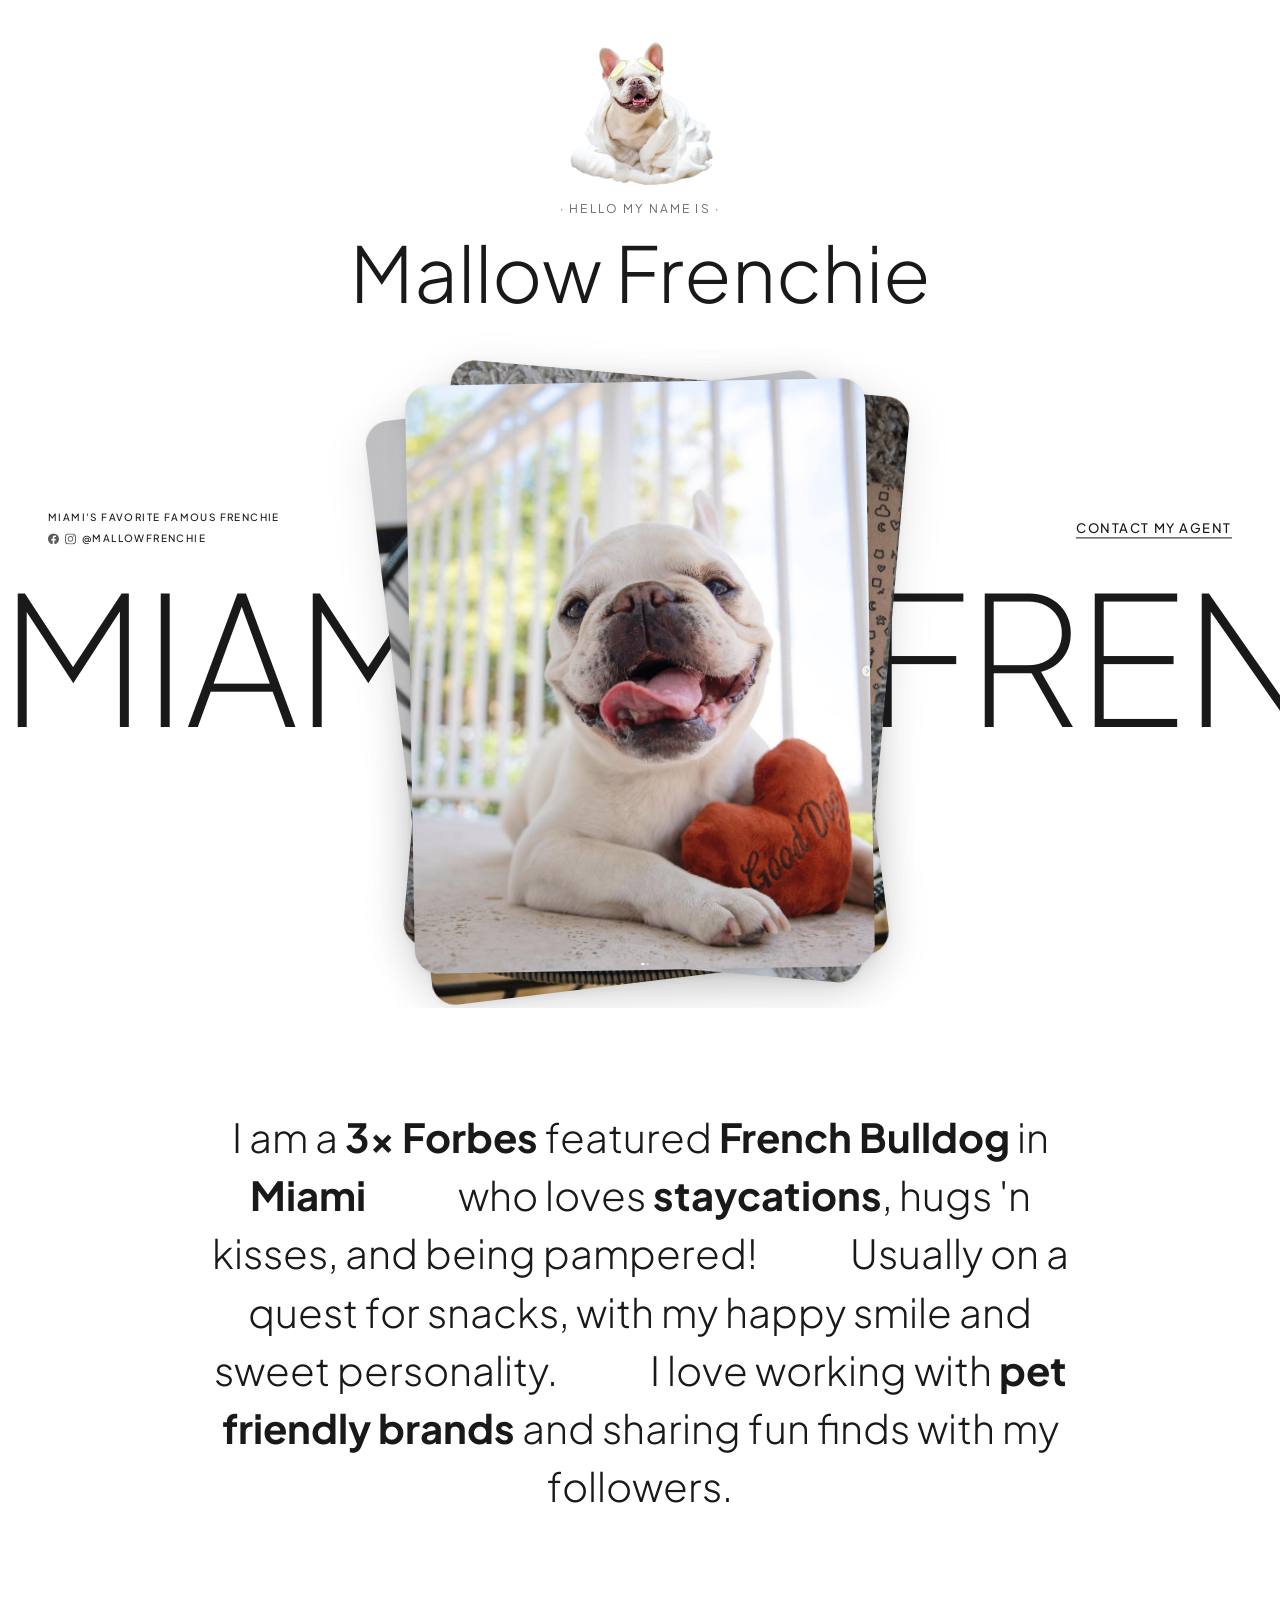
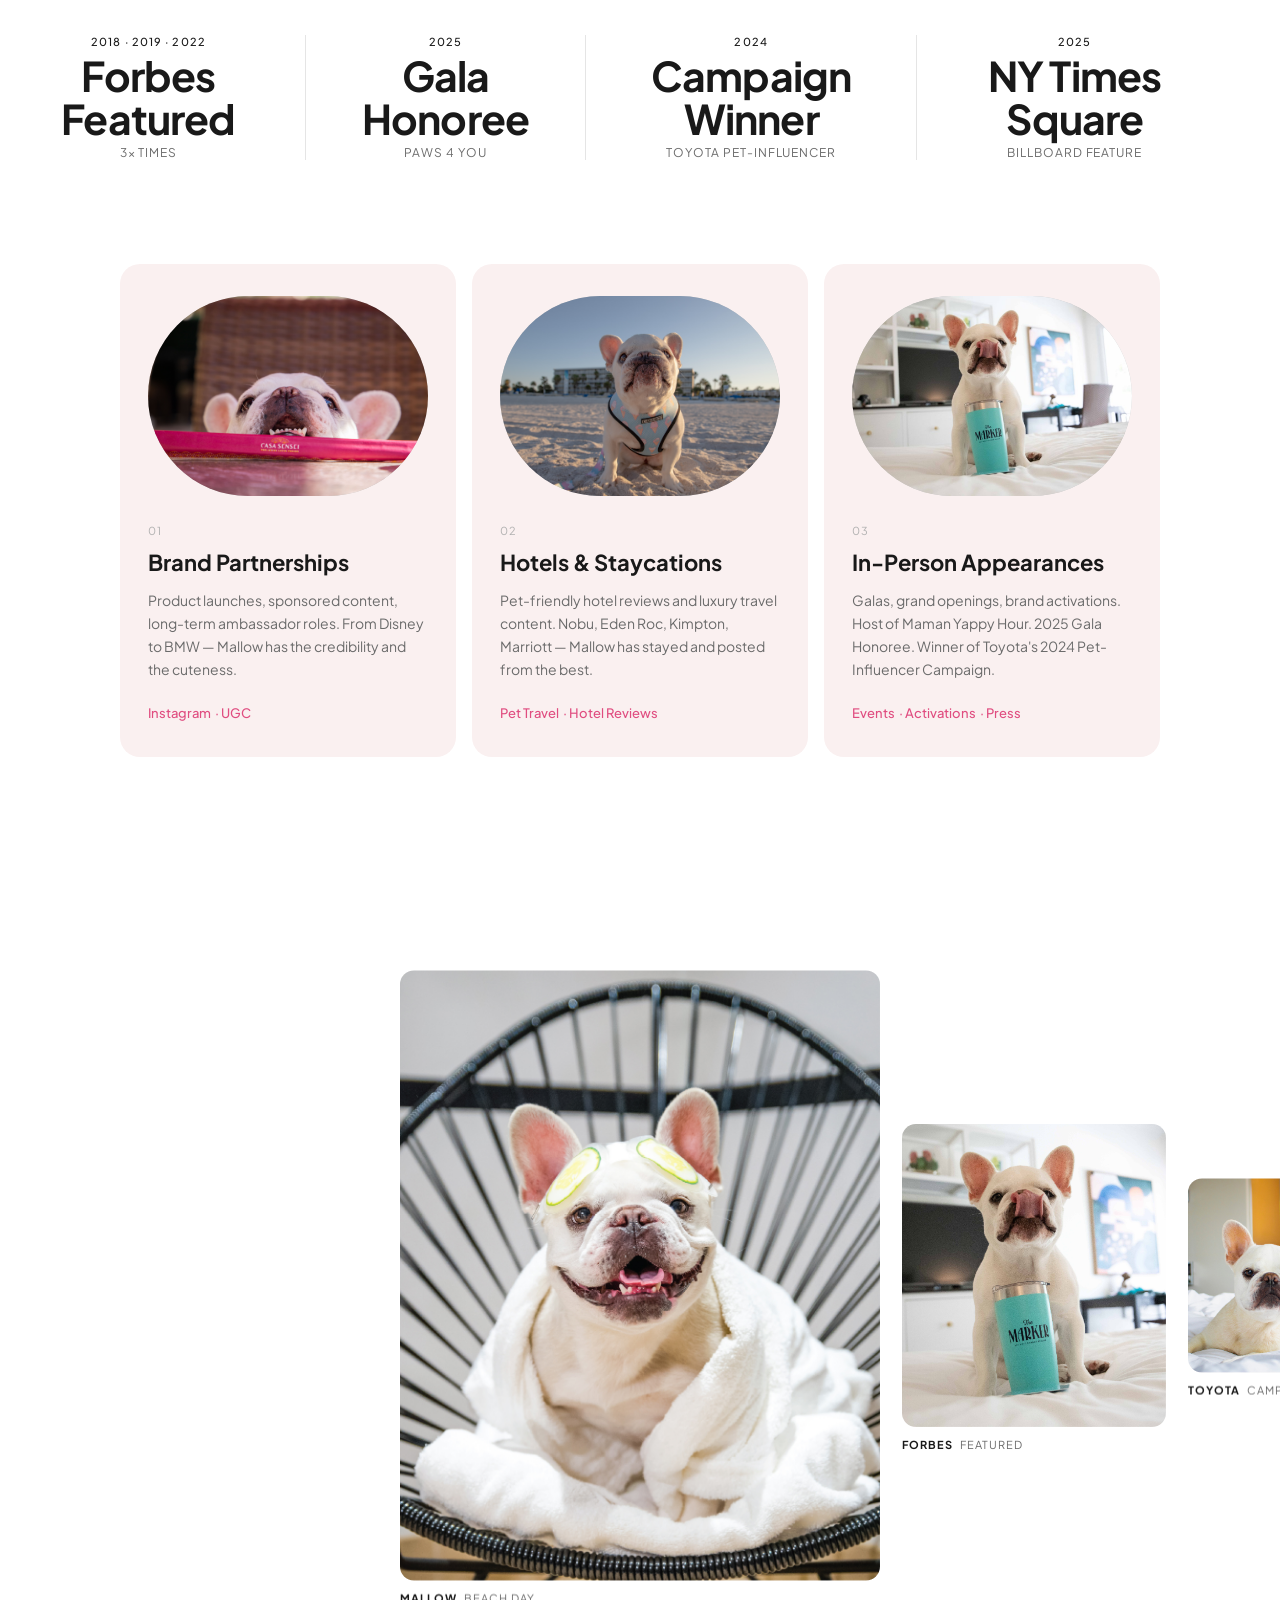
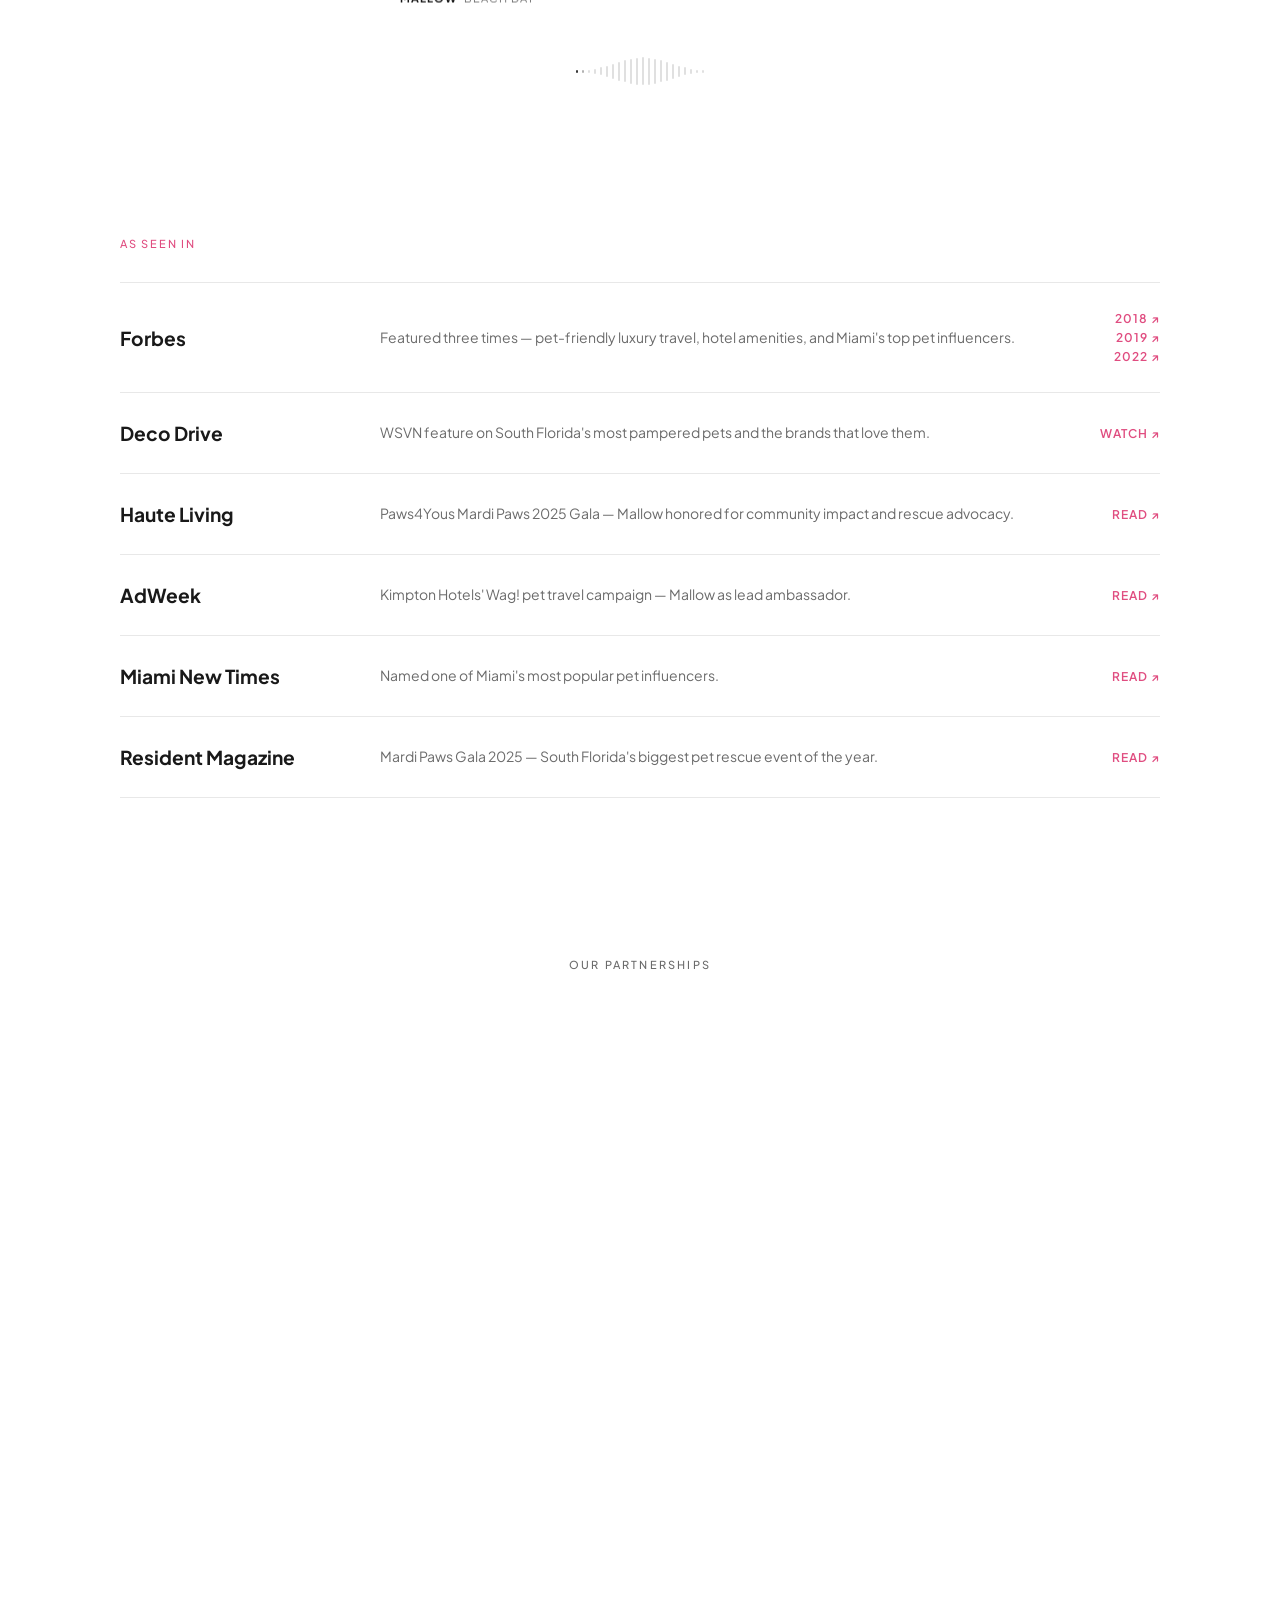
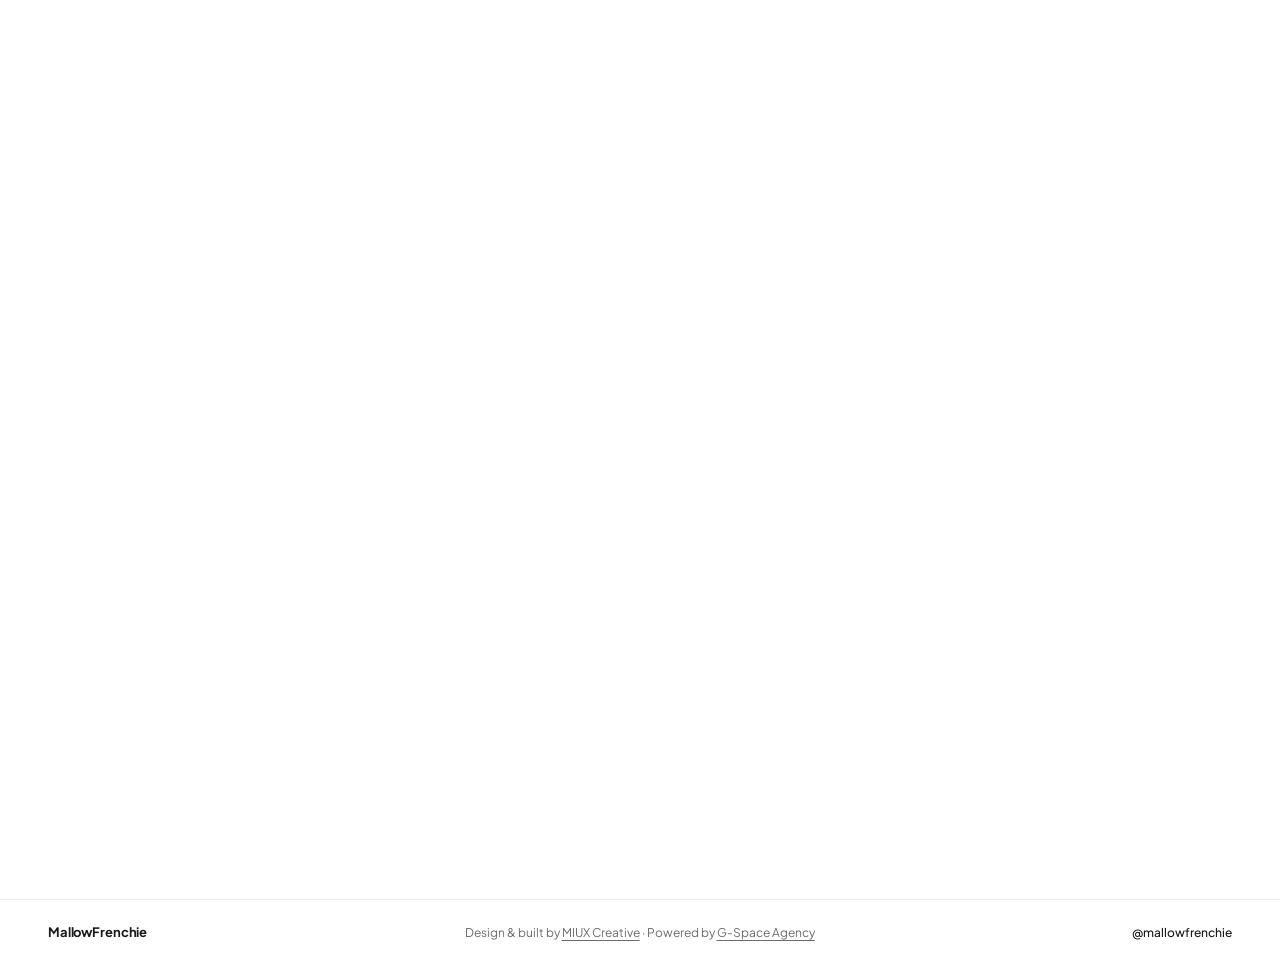
==== commit 7c814b5c: "fix: center-align stats on desktop Co-Authored-By: Claude Sonnet 4.6 <noreply@anthropic.com>" ====
--- a/mallowfrenchie-live-rebuild.html
+++ b/mallowfrenchie-live-rebuild.html
@@ -325,7 +325,8 @@
   .stat {
     display: flex;
     flex-direction: column;
-    align-items: flex-start;
+    align-items: center;
+    text-align: center;
     padding: 0 56px;
     border-right: 1px solid rgba(0,0,0,0.10);
   }
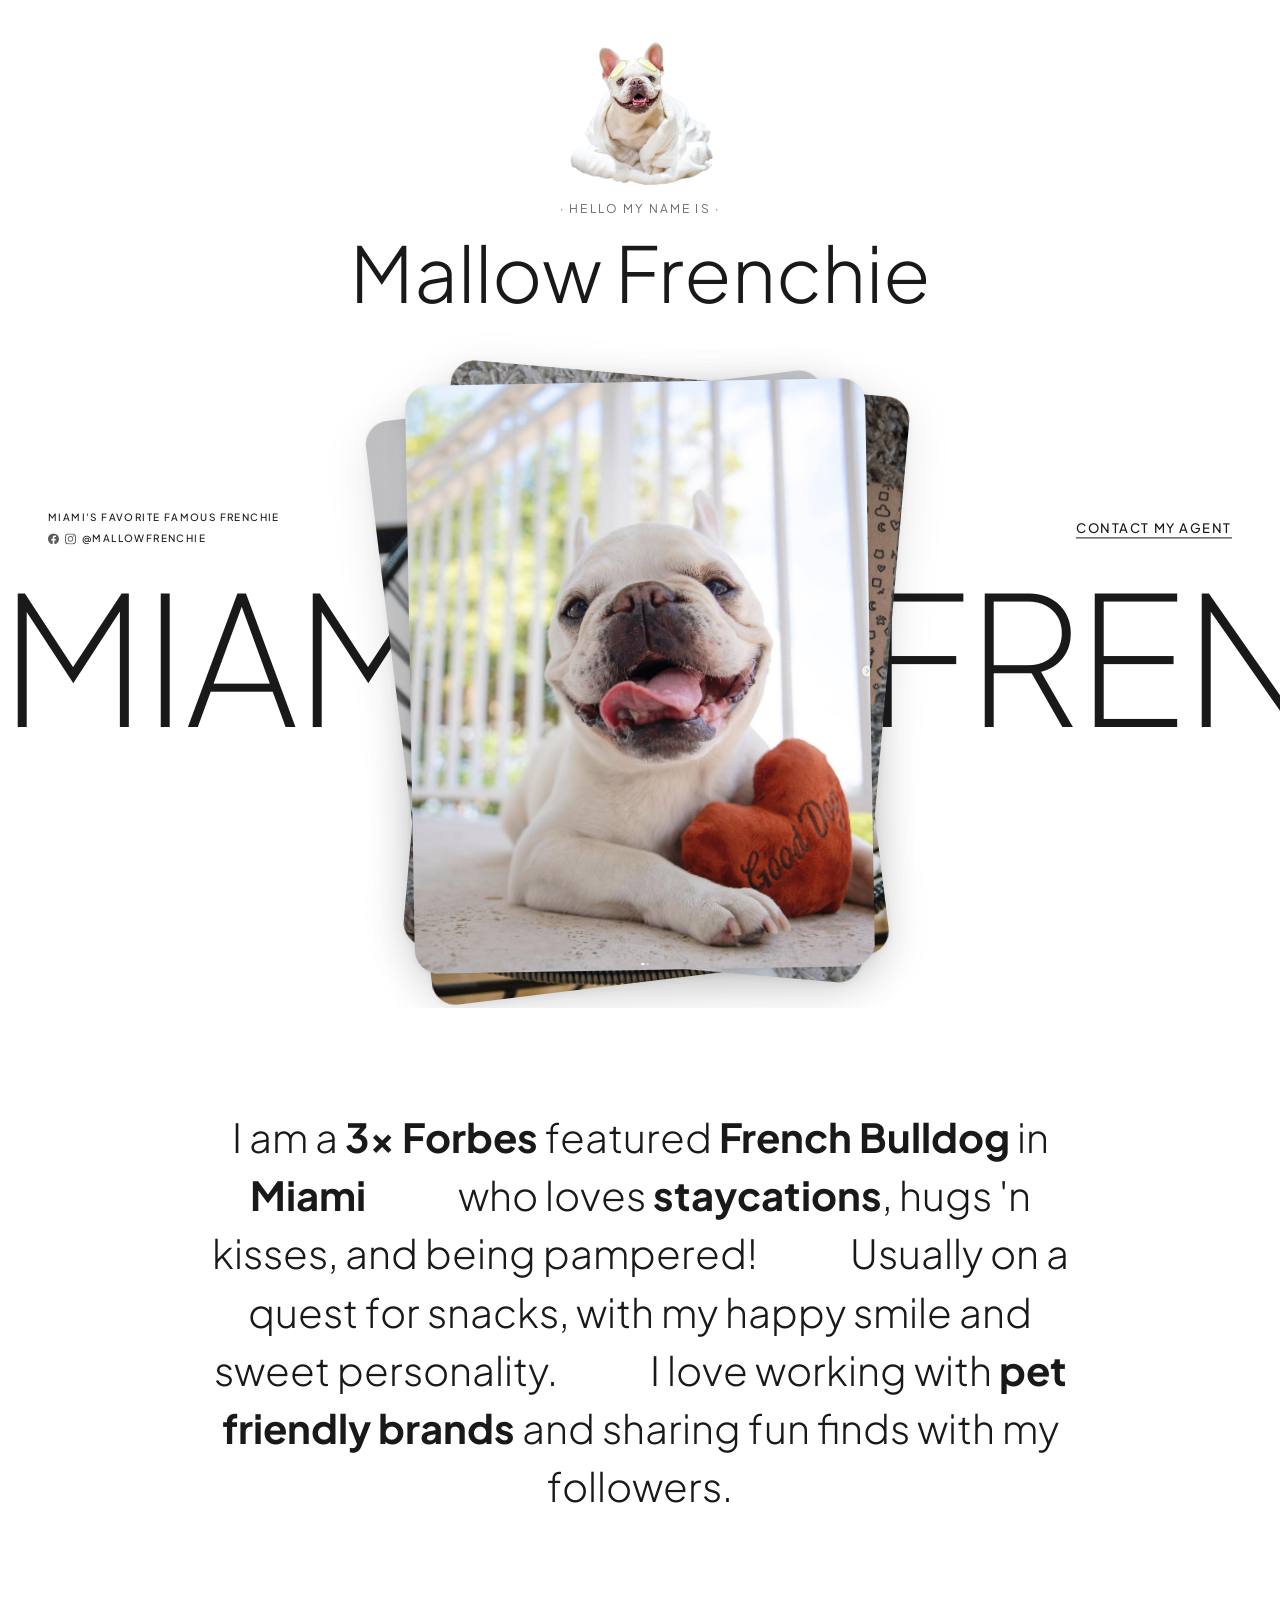
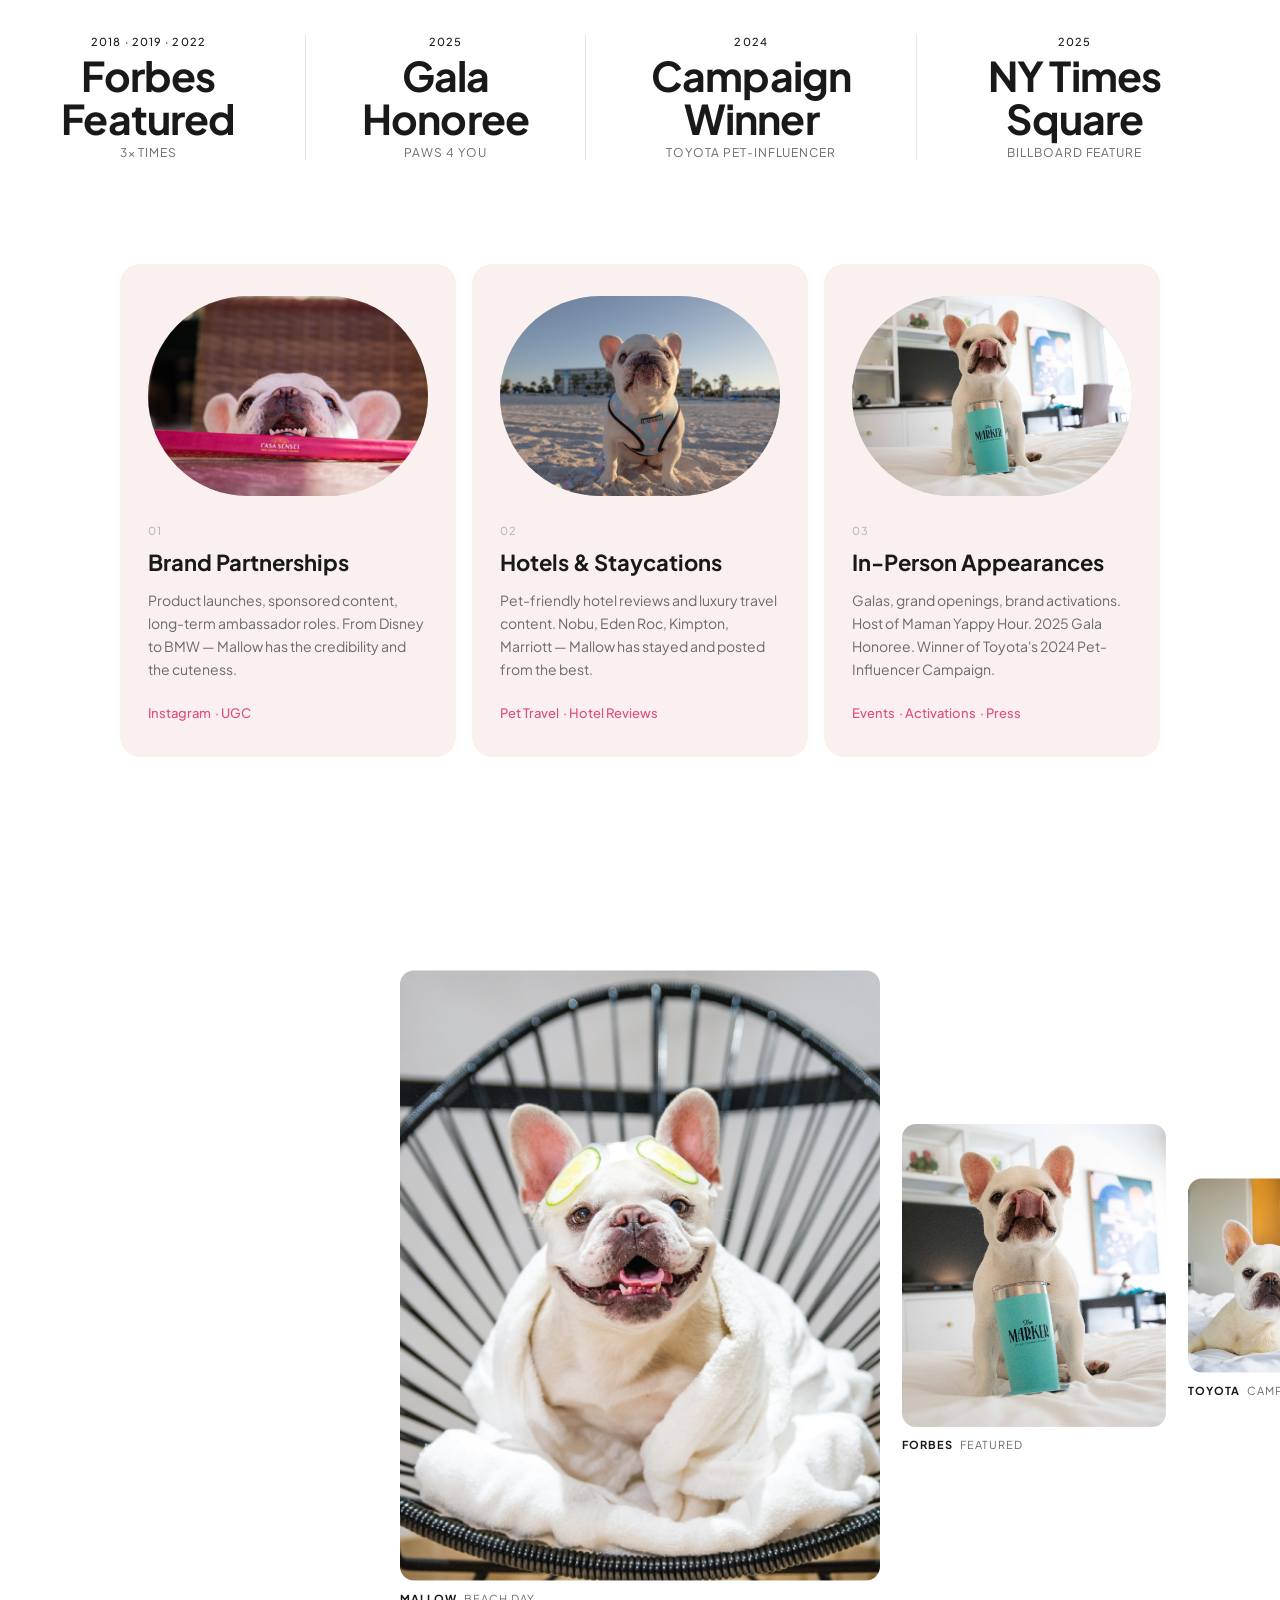
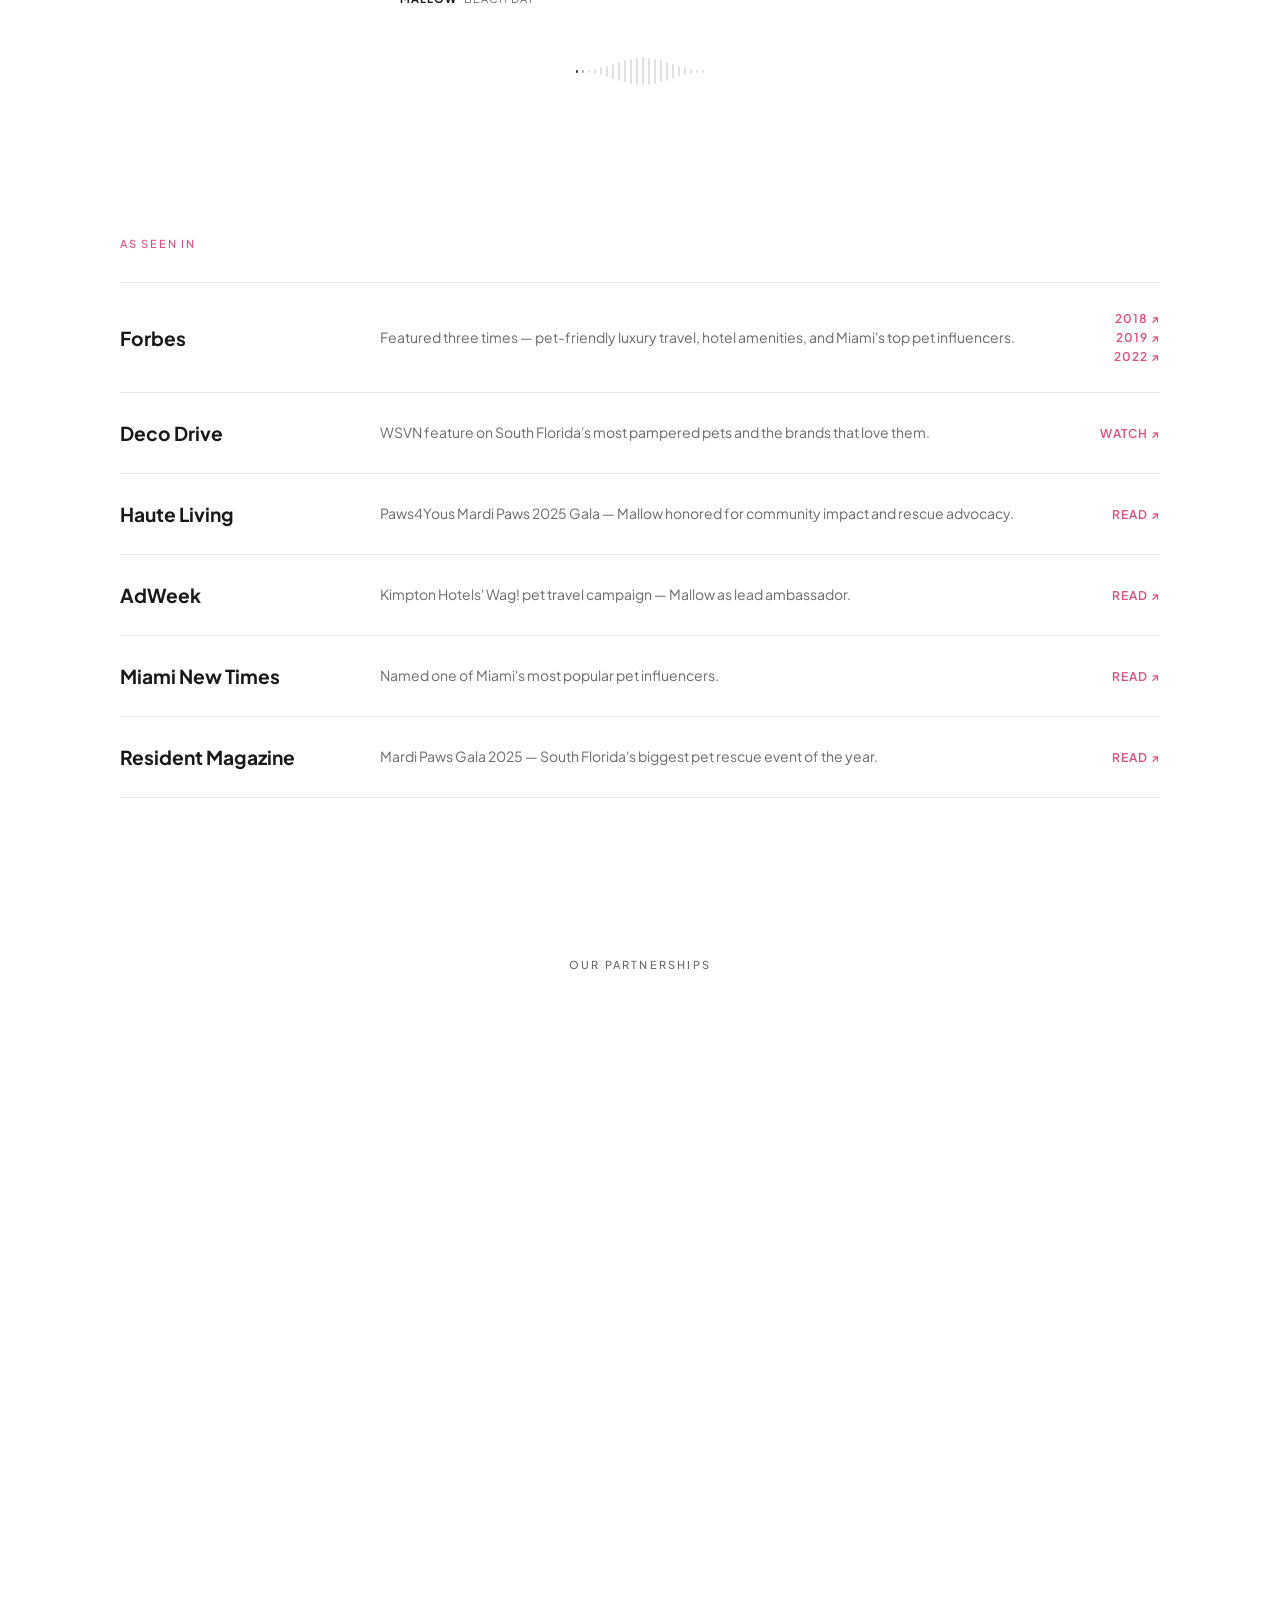
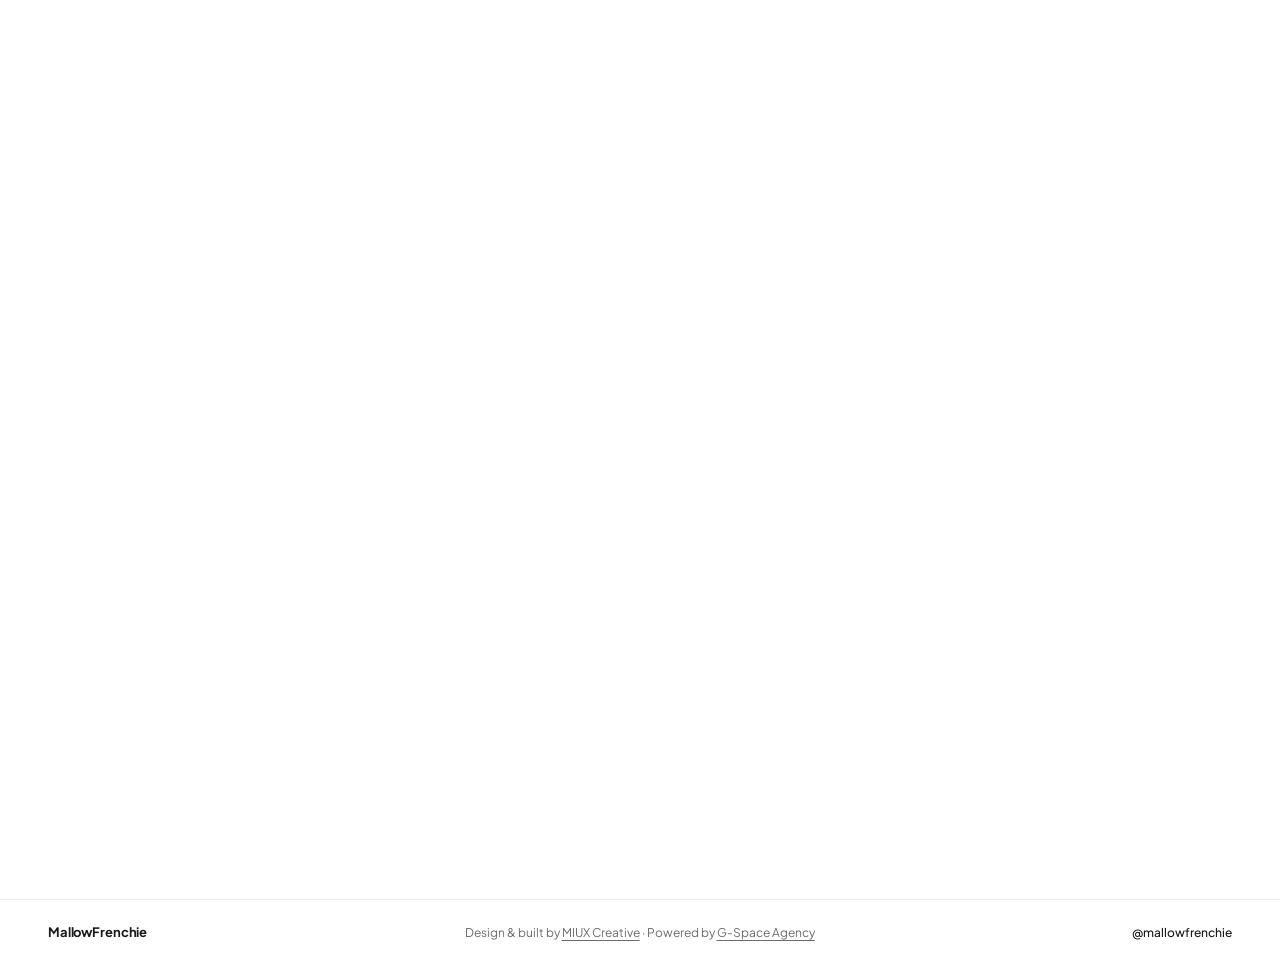
==== commit 2494a8ff: "fix: all buttons uppercase with letter-spacing Co-Authored-By: Claude Sonnet 4.6 <noreply@anthropic." ====
--- a/mallowfrenchie-live-rebuild.html
+++ b/mallowfrenchie-live-rebuild.html
@@ -783,6 +783,8 @@
     border-radius: 999px;
     font-size: 14px;
     font-weight: 600;
+    letter-spacing: 0.1em;
+    text-transform: uppercase;
     text-decoration: none;
     transition: background 0.2s, transform 0.2s;
     display: inline-block;
@@ -796,6 +798,8 @@
     border-radius: 999px;
     font-size: 14px;
     font-weight: 500;
+    letter-spacing: 0.1em;
+    text-transform: uppercase;
     text-decoration: none;
     border: 1.5px solid rgba(0,0,0,0.14);
     transition: border-color 0.2s;
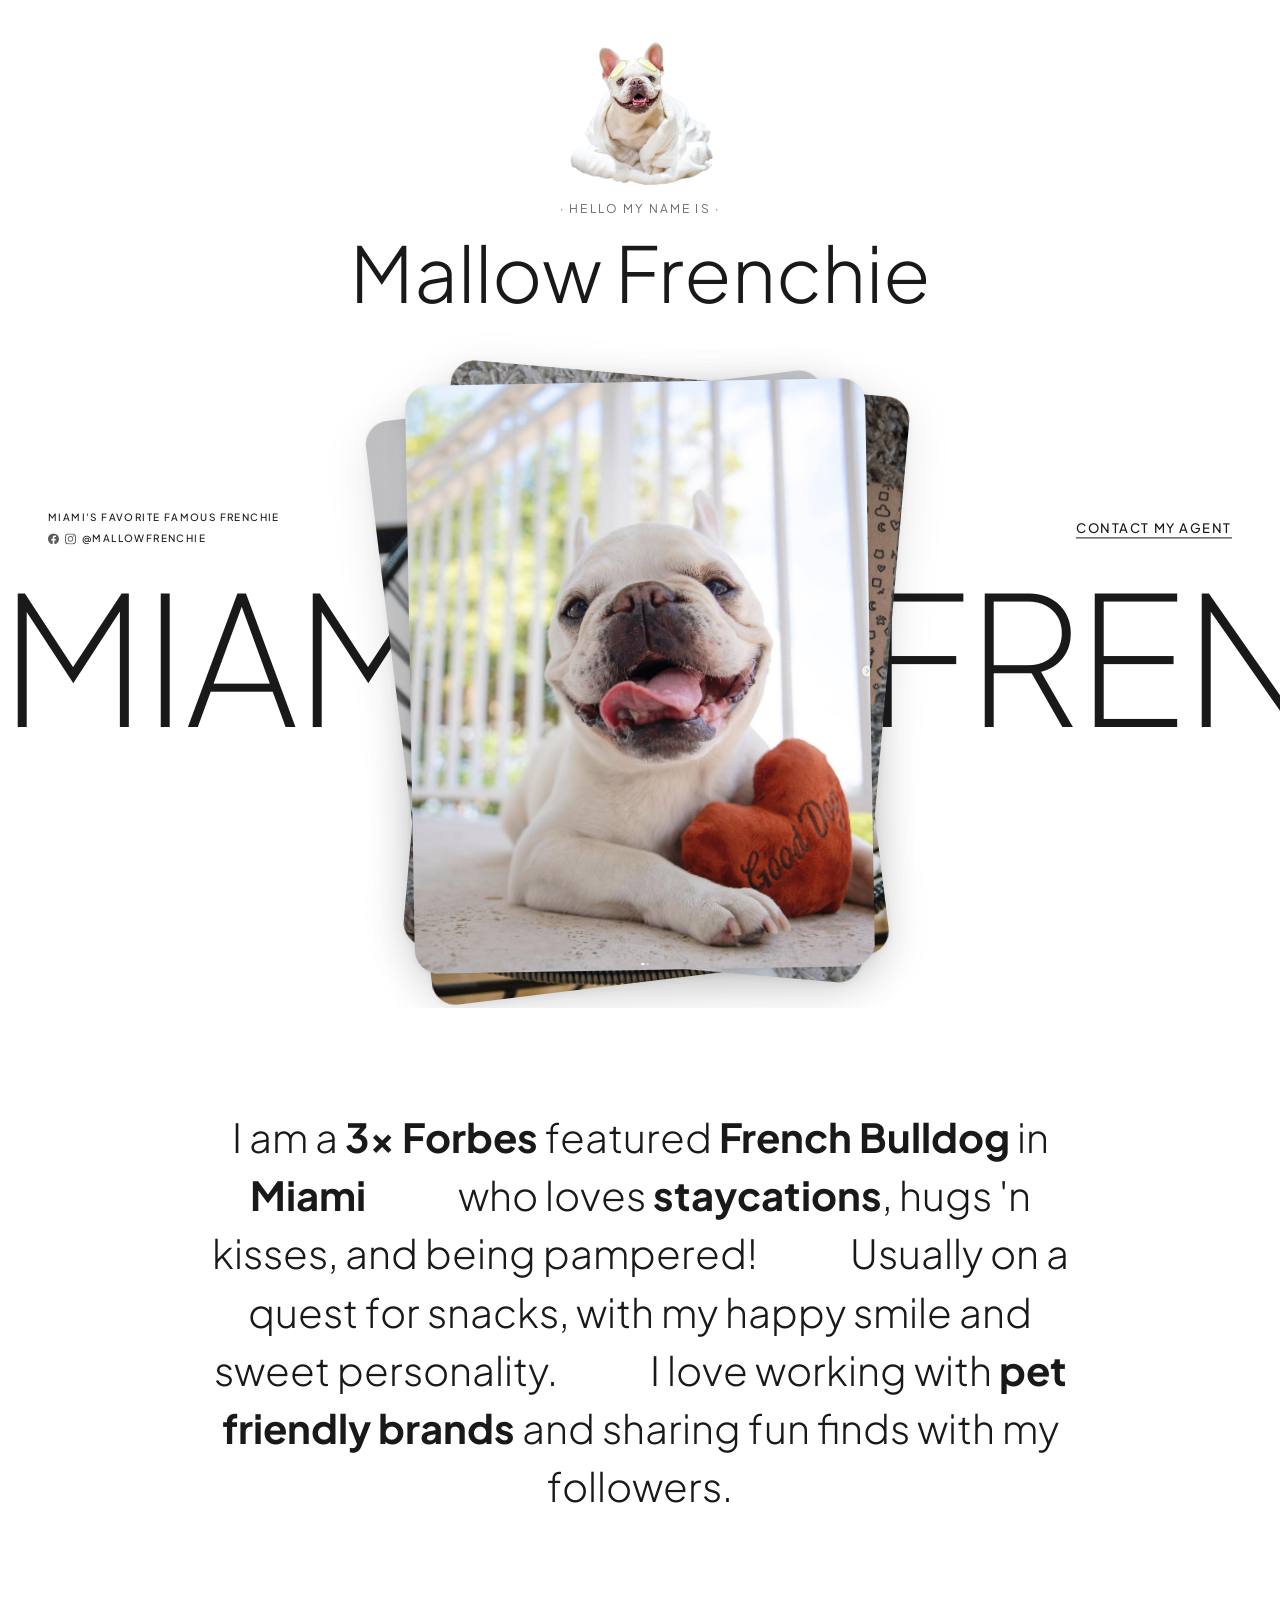
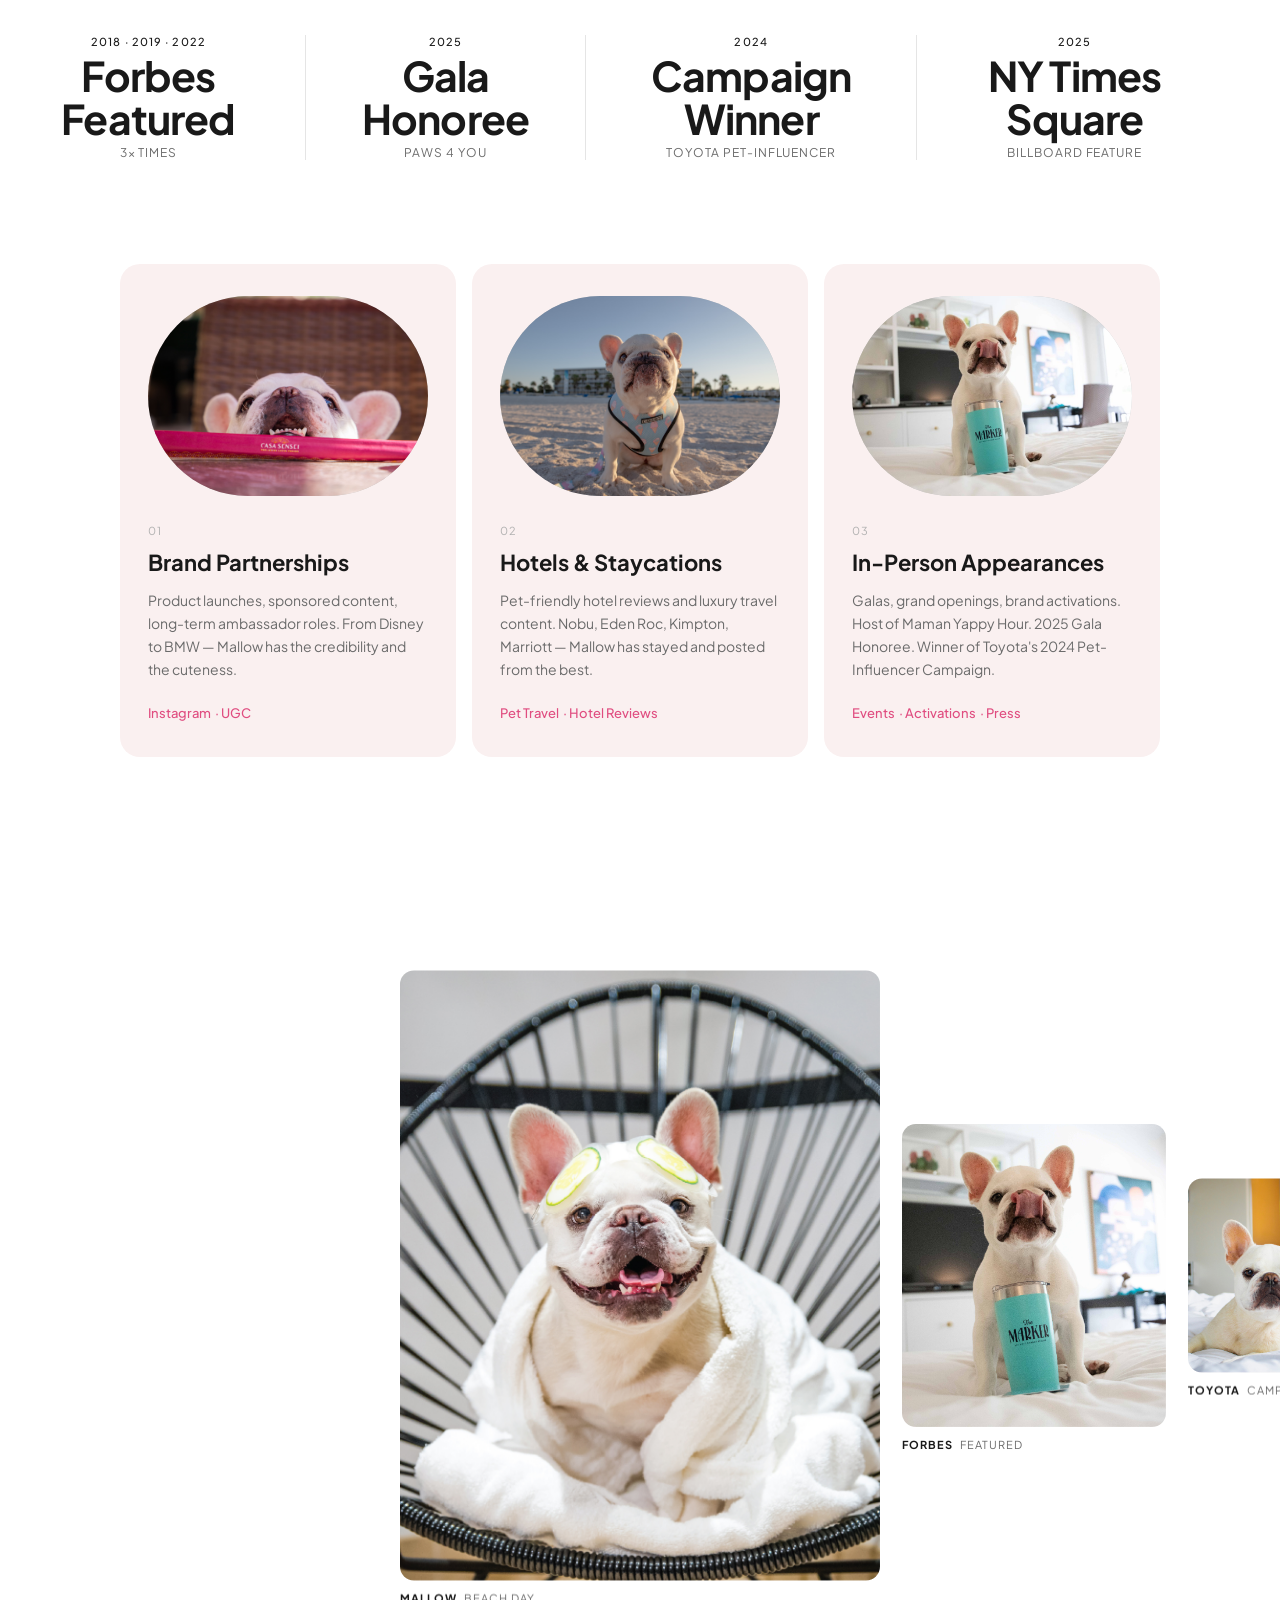
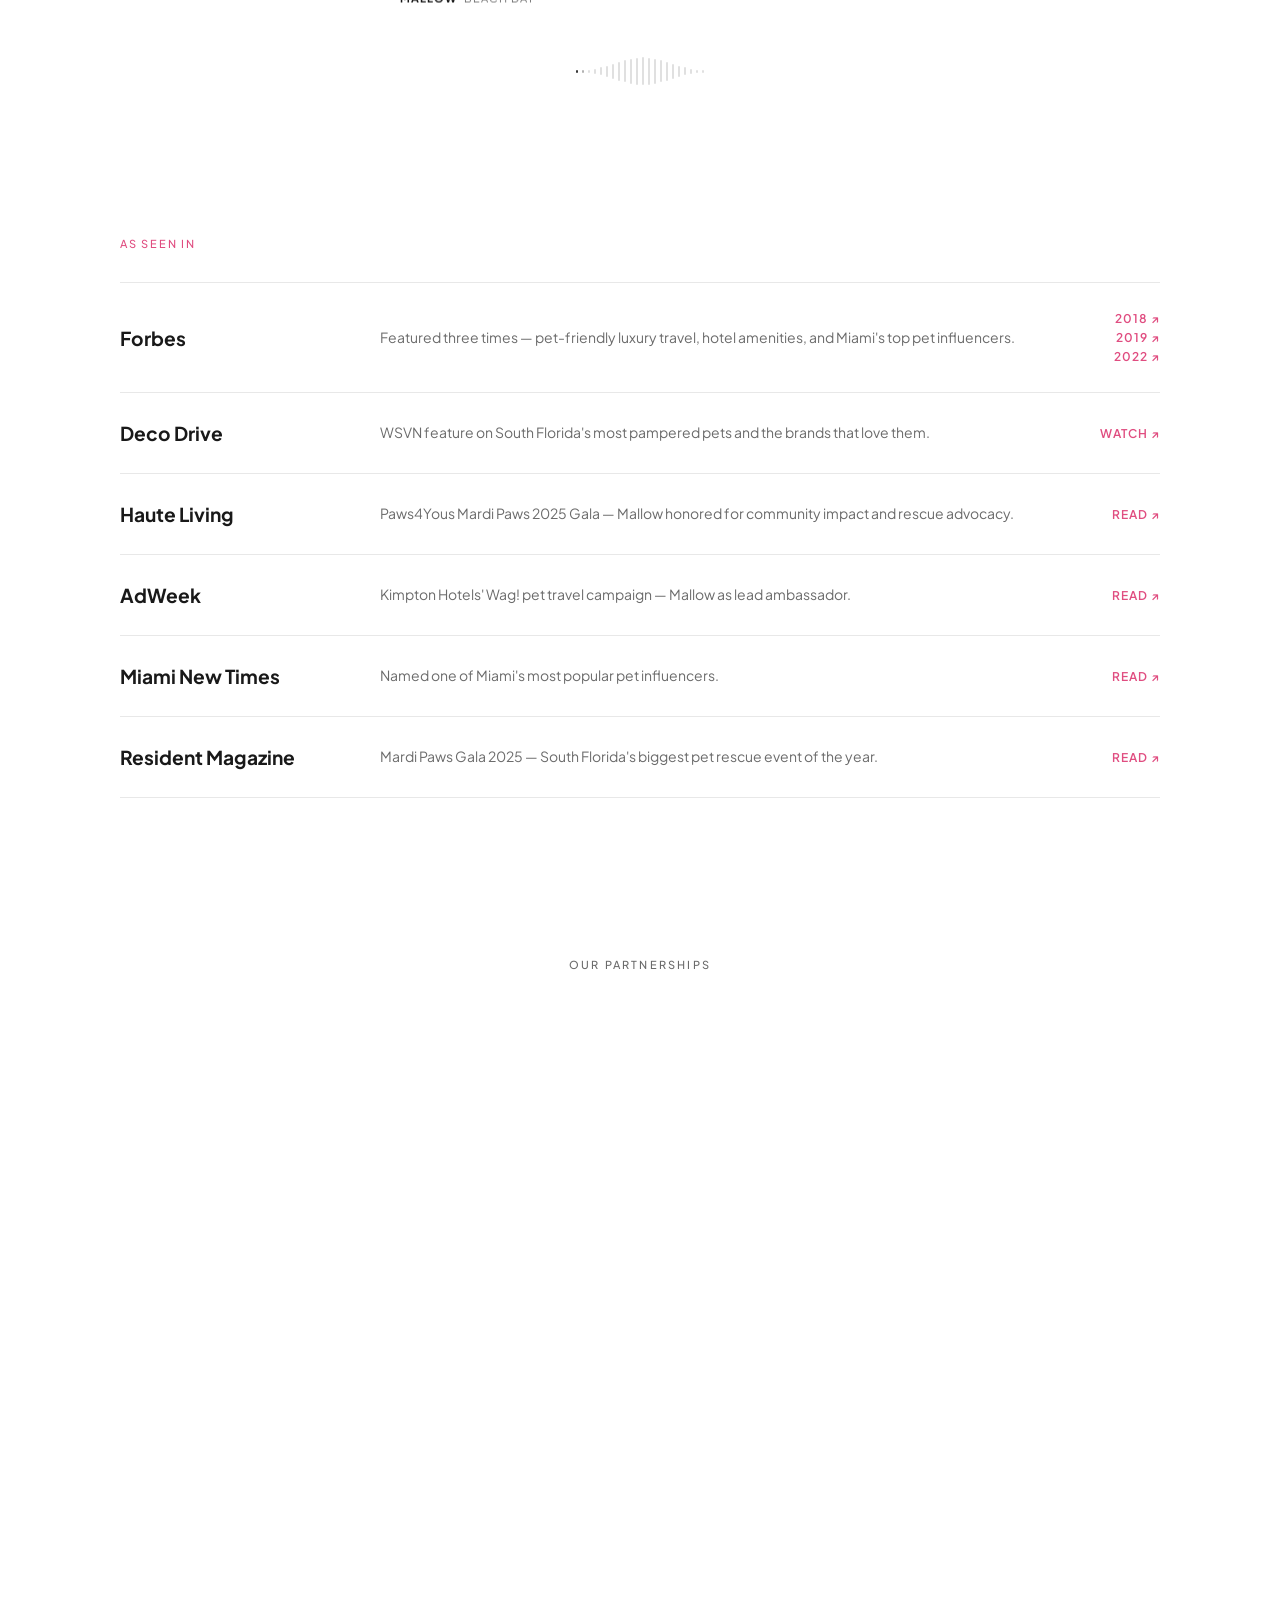
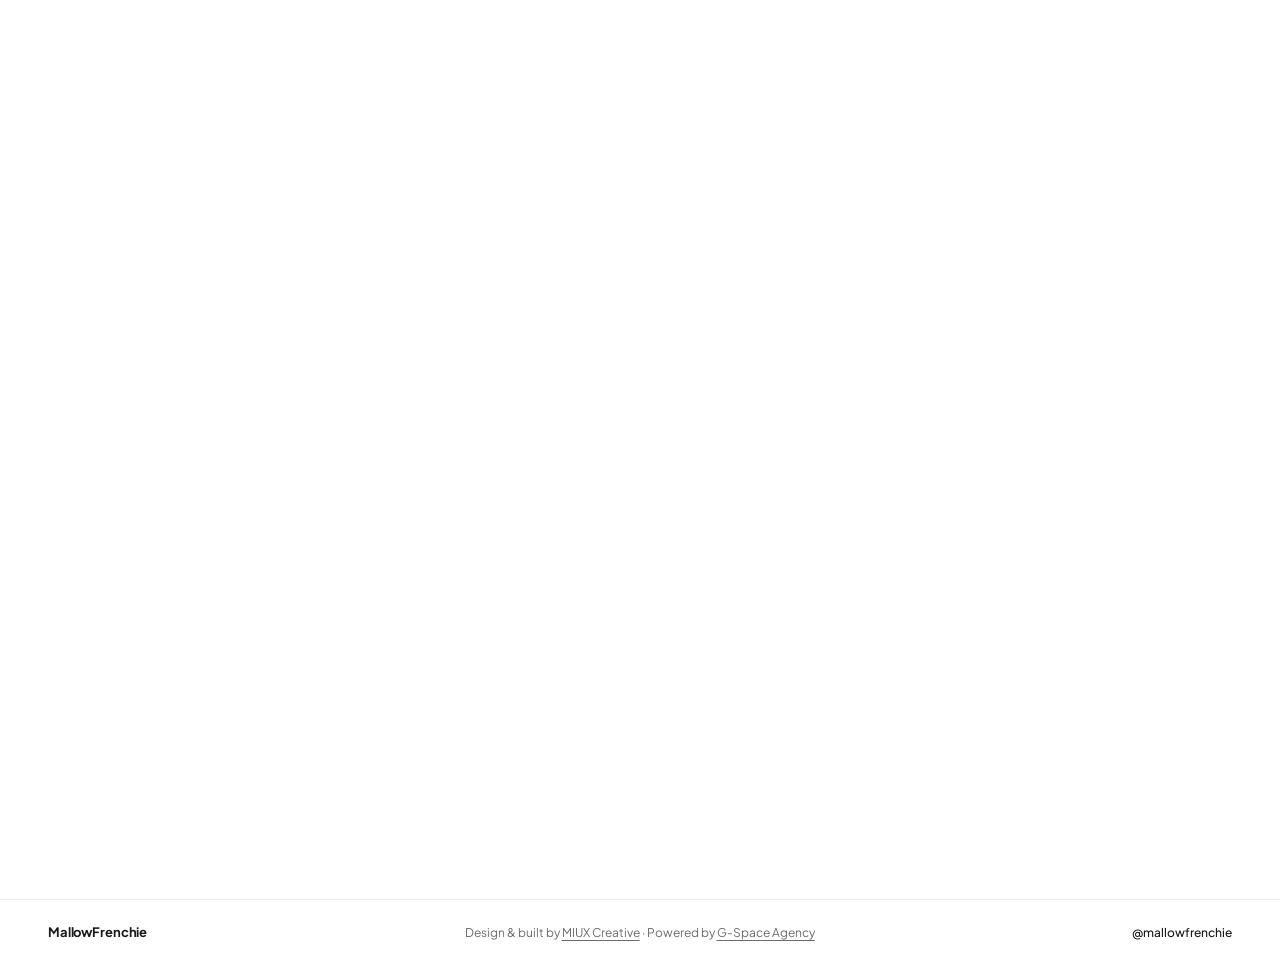
==== commit fbe14f1e: "mobile: add hero info block (tagline, IG link, CTA) above cards Co-Authored-By: Claude Sonnet 4.6 <n" ====
--- a/mallowfrenchie-live-rebuild.html
+++ b/mallowfrenchie-live-rebuild.html
@@ -897,6 +897,47 @@
     .marquee-dot  { font-size: 28px; margin: 0 12px; }
   }
 
+  /* ── MOBILE: hero info block ─────────────────────── */
+  .hero-mobile-info { display: none; }
+
+  @media (max-width: 768px) {
+    .hero-mobile-info {
+      display: flex;
+      flex-direction: column;
+      align-items: center;
+      gap: 10px;
+      margin-bottom: 24px;
+    }
+    .hero-mobile-tagline {
+      font-size: 11px;
+      font-weight: 500;
+      letter-spacing: 0.14em;
+      text-transform: uppercase;
+      color: var(--ink);
+    }
+    .hero-mobile-handle {
+      display: flex;
+      align-items: center;
+      gap: 6px;
+      font-size: 11px;
+      font-weight: 500;
+      letter-spacing: 0.1em;
+      text-transform: uppercase;
+      color: var(--ink);
+      text-decoration: none;
+      opacity: 0.7;
+    }
+    .hero-mobile-cta {
+      font-size: 12px;
+      font-weight: 500;
+      letter-spacing: 0.12em;
+      text-transform: uppercase;
+      color: var(--ink);
+      text-decoration: underline;
+      text-underline-offset: 4px;
+    }
+  }
+
   /* ── MOBILE: step 2 — hero ───────────────────────── */
   @media (max-width: 768px) {
     .hero          { height: auto; min-height: 100svh; }
@@ -928,6 +969,16 @@
     <img src="images/MallowFrenchieLogoImage.png" alt="Mallow" style="width:150px;height:auto;display:block;margin:0 auto 12px;">
     <p class="hero-eyebrow">· Hello My Name Is ·</p>
     <h1 class="hero-name">Mallow Frenchie</h1>
+
+    <div class="hero-mobile-info">
+      <p class="hero-mobile-tagline">Miami's Favorite Famous Frenchie</p>
+      <a href="https://www.instagram.com/mallowfrenchie" target="_blank" rel="noopener" class="hero-mobile-handle">
+        <svg width="13" height="13" viewBox="0 0 24 24" fill="currentColor"><path d="M12 2.163c3.204 0 3.584.012 4.85.07 3.252.148 4.771 1.691 4.919 4.919.058 1.265.069 1.645.069 4.849 0 3.205-.012 3.584-.069 4.849-.149 3.225-1.664 4.771-4.919 4.919-1.266.058-1.644.07-4.85.07-3.204 0-3.584-.012-4.849-.07-3.26-.149-4.771-1.699-4.919-4.92-.058-1.265-.07-1.644-.07-4.849 0-3.204.013-3.583.07-4.849.149-3.227 1.664-4.771 4.919-4.919 1.266-.057 1.645-.069 4.849-.069zm0-2.163c-3.259 0-3.667.014-4.947.072-4.358.2-6.78 2.618-6.98 6.98-.059 1.281-.073 1.689-.073 4.948 0 3.259.014 3.668.072 4.948.2 4.358 2.618 6.78 6.98 6.98 1.281.058 1.689.072 4.948.072 3.259 0 3.668-.014 4.948-.072 4.354-.2 6.782-2.618 6.979-6.98.059-1.28.073-1.689.073-4.948 0-3.259-.014-3.667-.072-4.947-.196-4.354-2.617-6.78-6.979-6.98-1.281-.059-1.69-.073-4.949-.073zm0 5.838c-3.403 0-6.162 2.759-6.162 6.162s2.759 6.163 6.162 6.163 6.162-2.759 6.162-6.163c0-3.403-2.759-6.162-6.162-6.162zm0 10.162c-2.209 0-4-1.79-4-4 0-2.209 1.791-4 4-4s4 1.791 4 4c0 2.21-1.791 4-4 4zm6.406-11.845c-.796 0-1.441.645-1.441 1.44s.645 1.44 1.441 1.44c.795 0 1.439-.645 1.439-1.44s-.644-1.44-1.439-1.44z"/></svg>
+        @MallowFrenchie
+      </a>
+      <a href="mailto:mallowfrenchie@gmail.com" class="hero-mobile-cta">Contact My Agent</a>
+    </div>
+
     <div class="hero-cards">
       <div class="card card-1"><img src="images/MallowTheFrenchie_Slide002-copy-1.jpg" alt="Mallow"></div>
       <div class="card card-2"><img src="images/cruella-and-pf001-copy-5.jpg" alt="Mallow"></div>
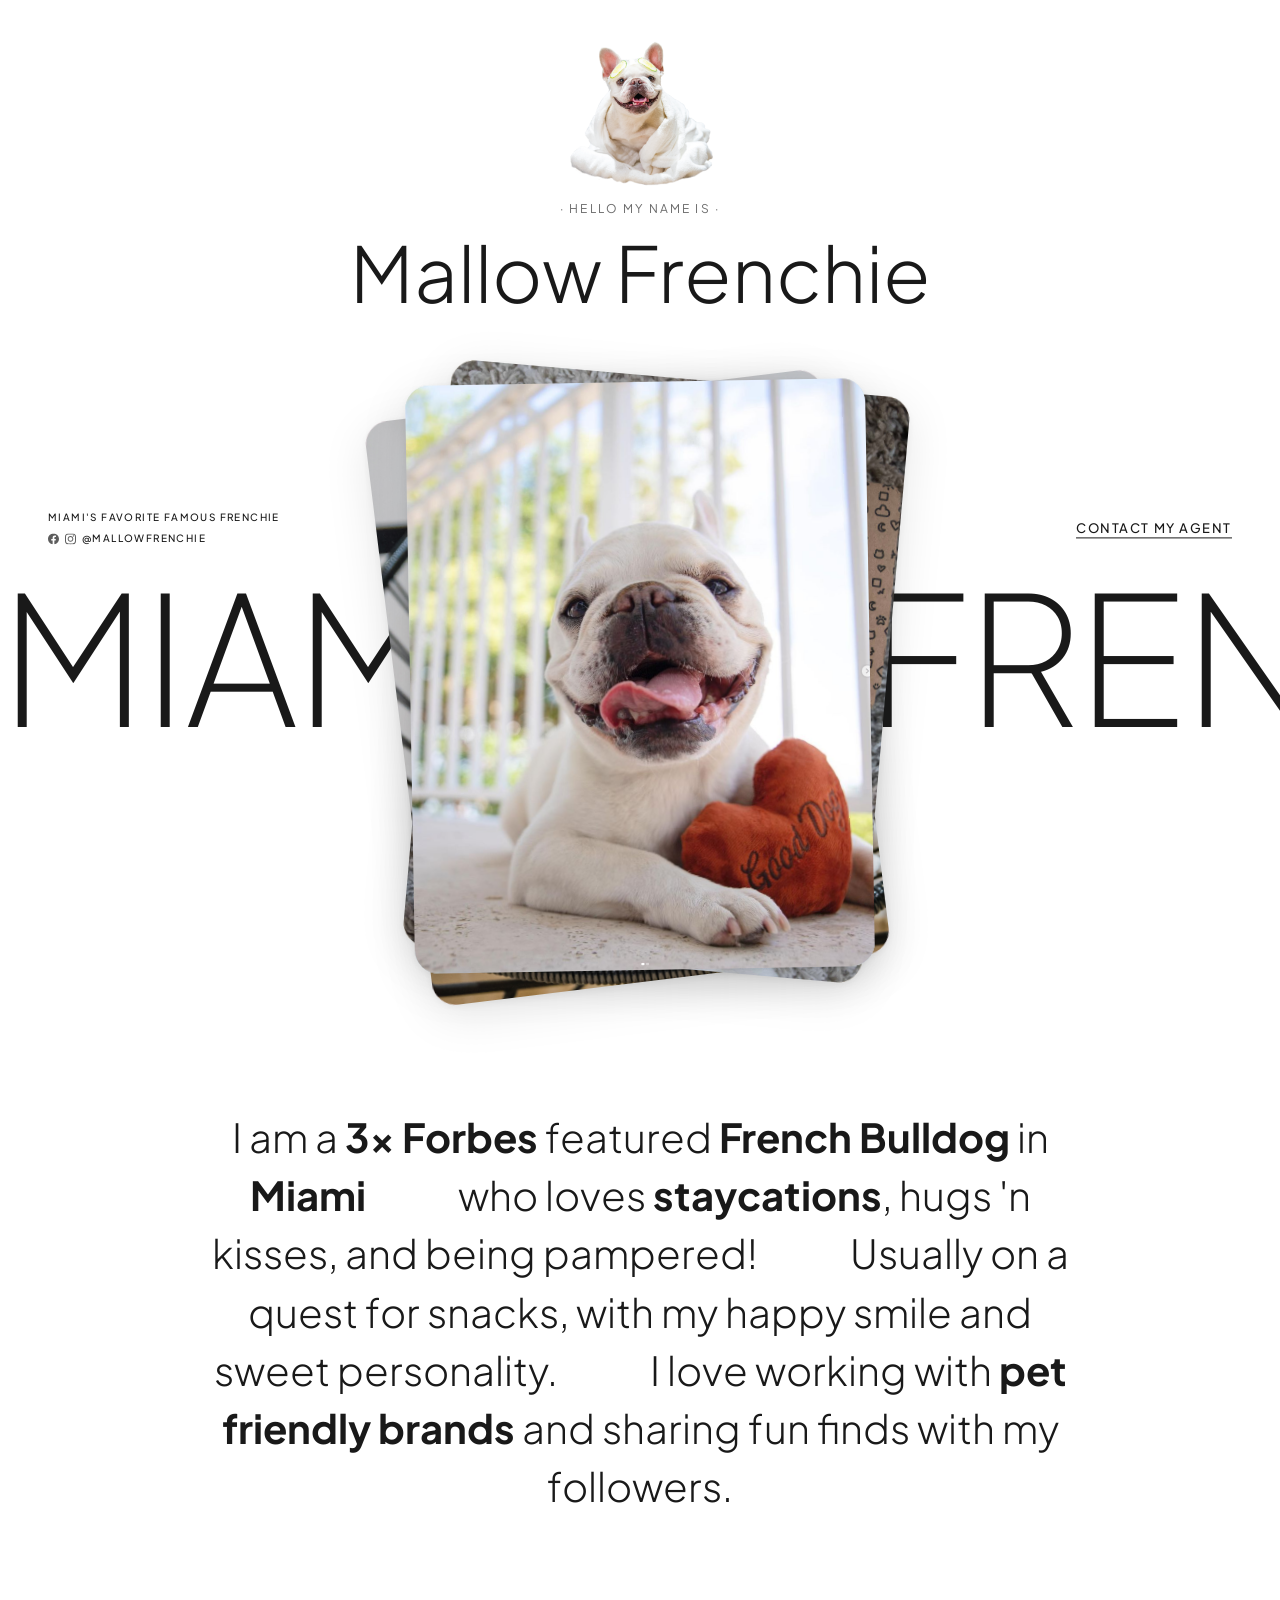
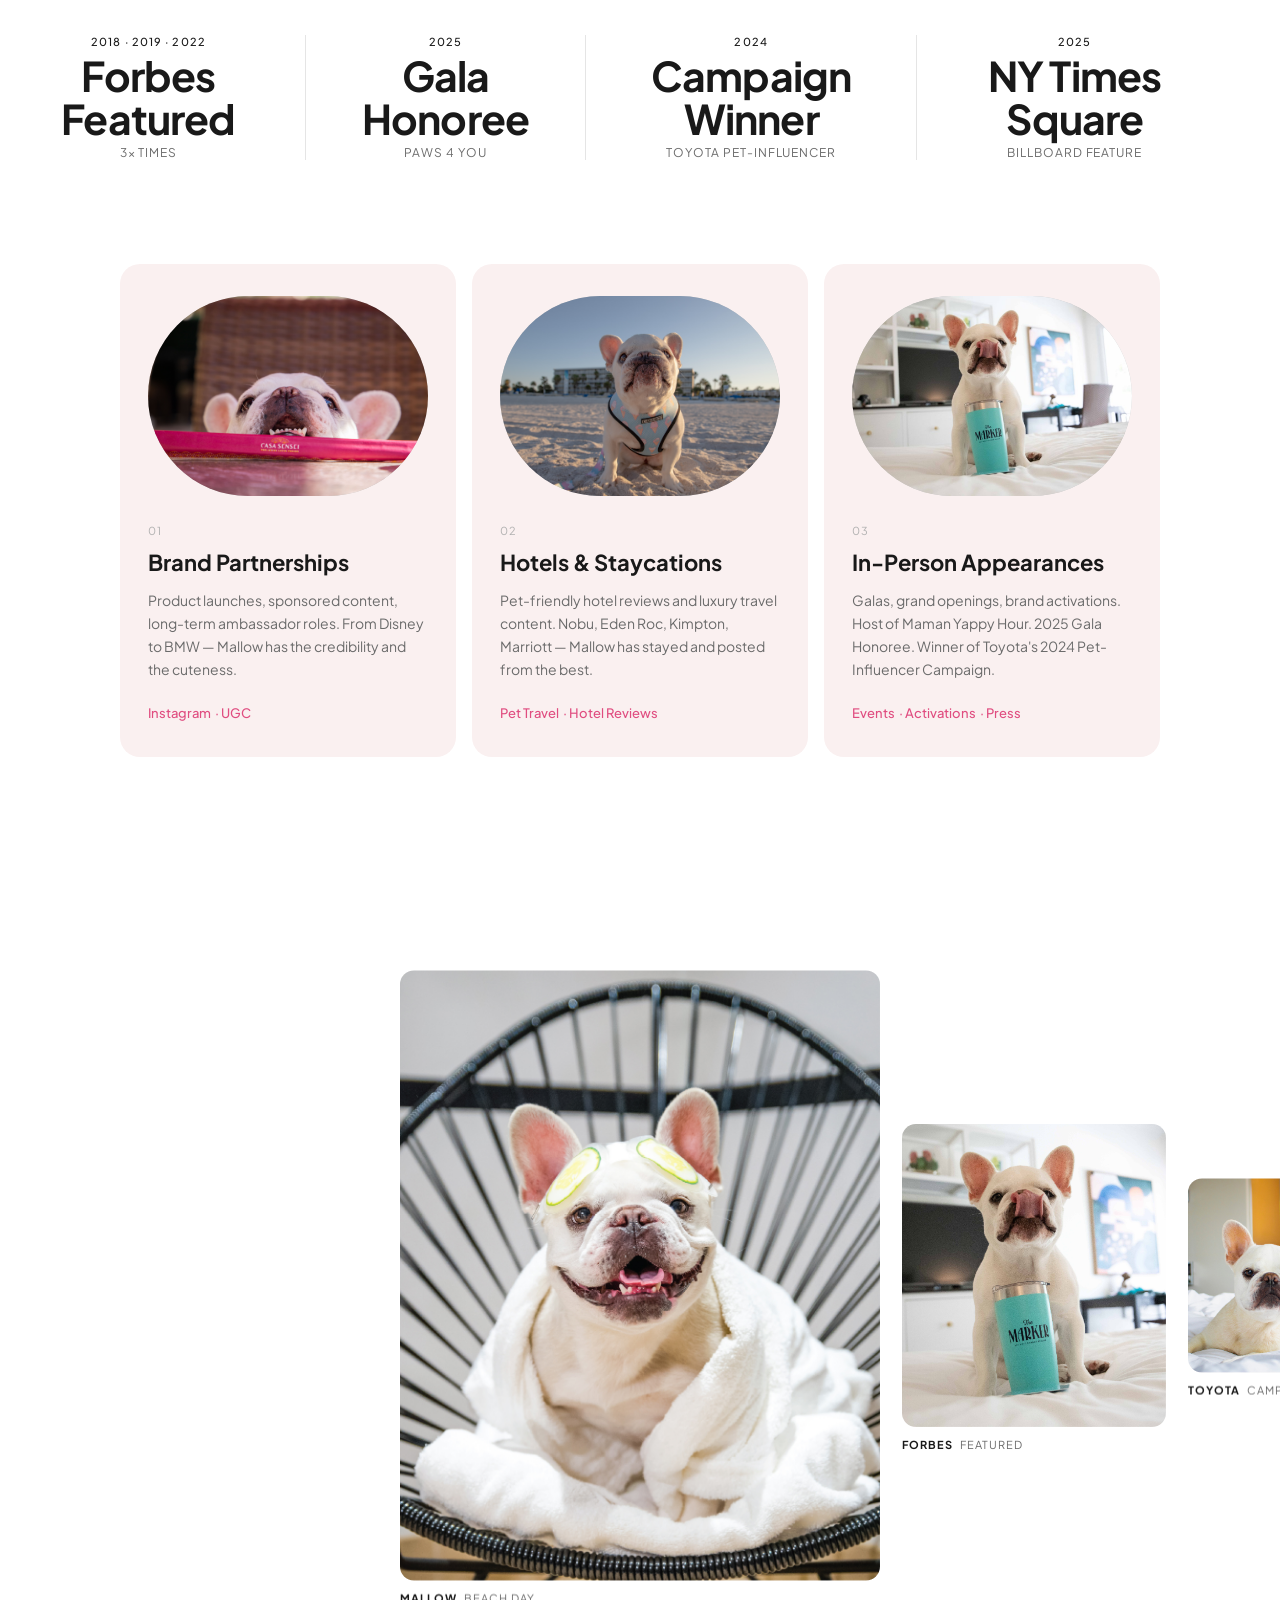
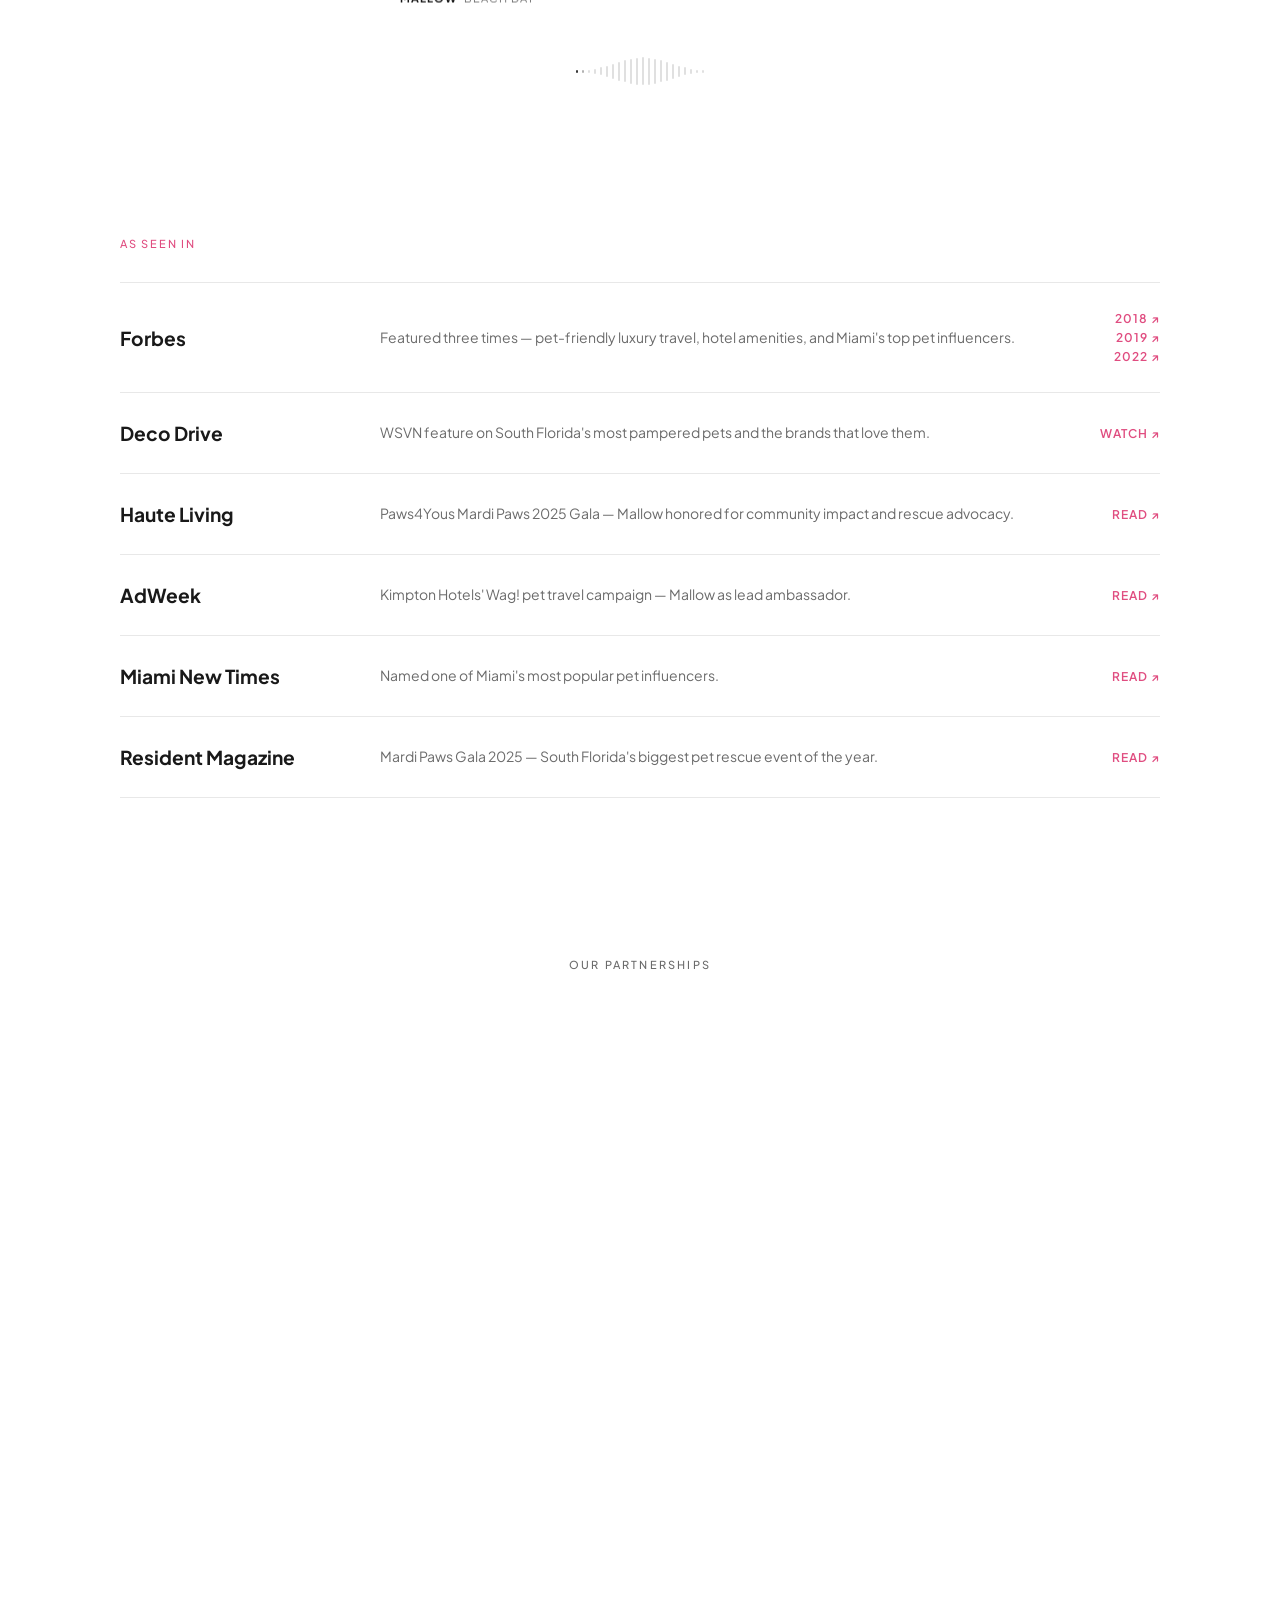
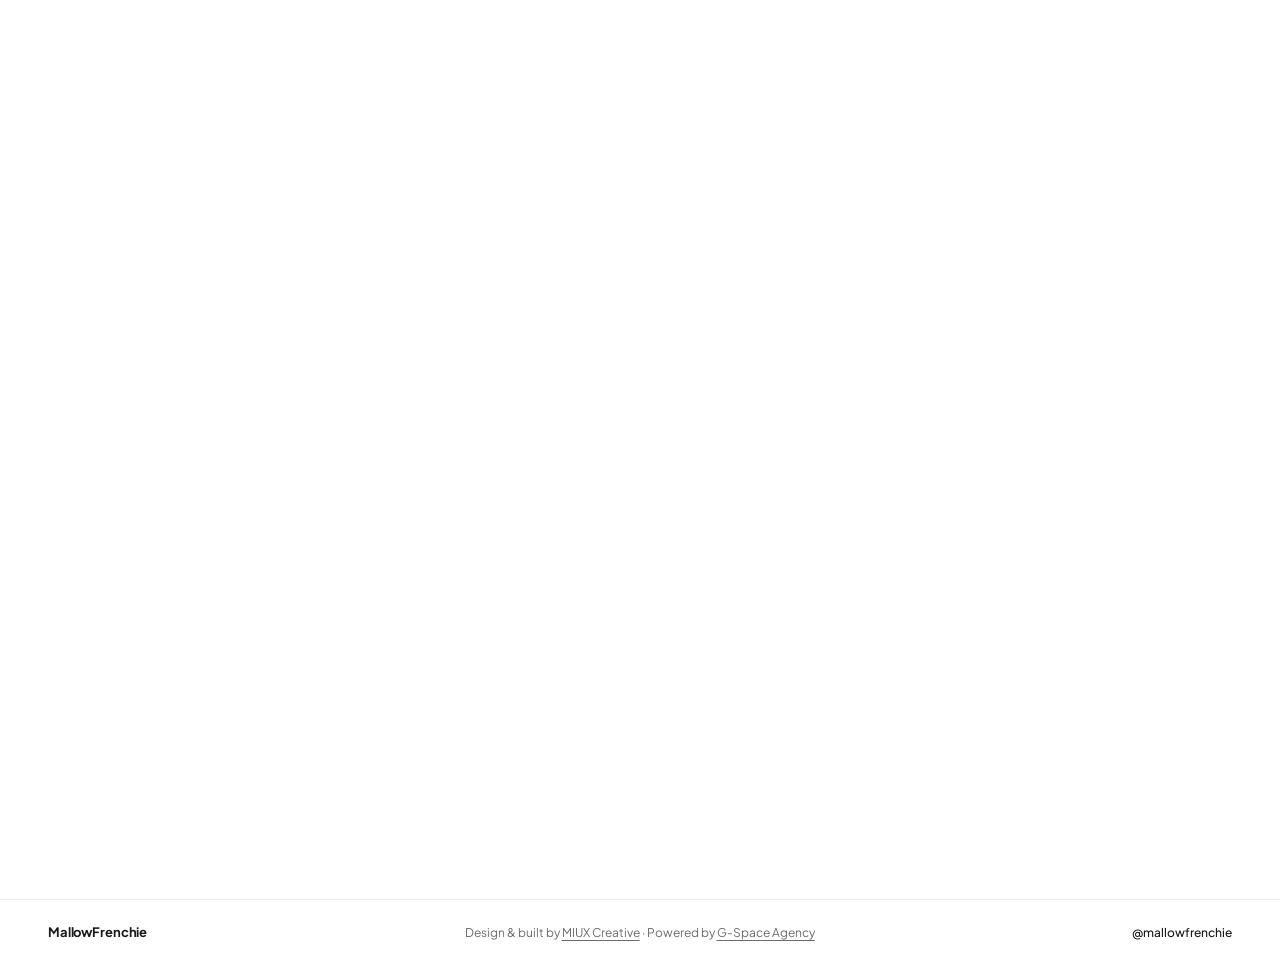
==== commit 5f6c9a9d: "fix: hero overflow visible so fanned cards are not clipped Co-Authored-By: Claude Sonnet 4.6 <norepl" ====
--- a/mallowfrenchie-live-rebuild.html
+++ b/mallowfrenchie-live-rebuild.html
@@ -41,7 +41,7 @@
     background: var(--white);
     display: flex;
     flex-direction: column;
-    overflow: hidden;
+    overflow: visible;
   }
 
   .hero-nav {
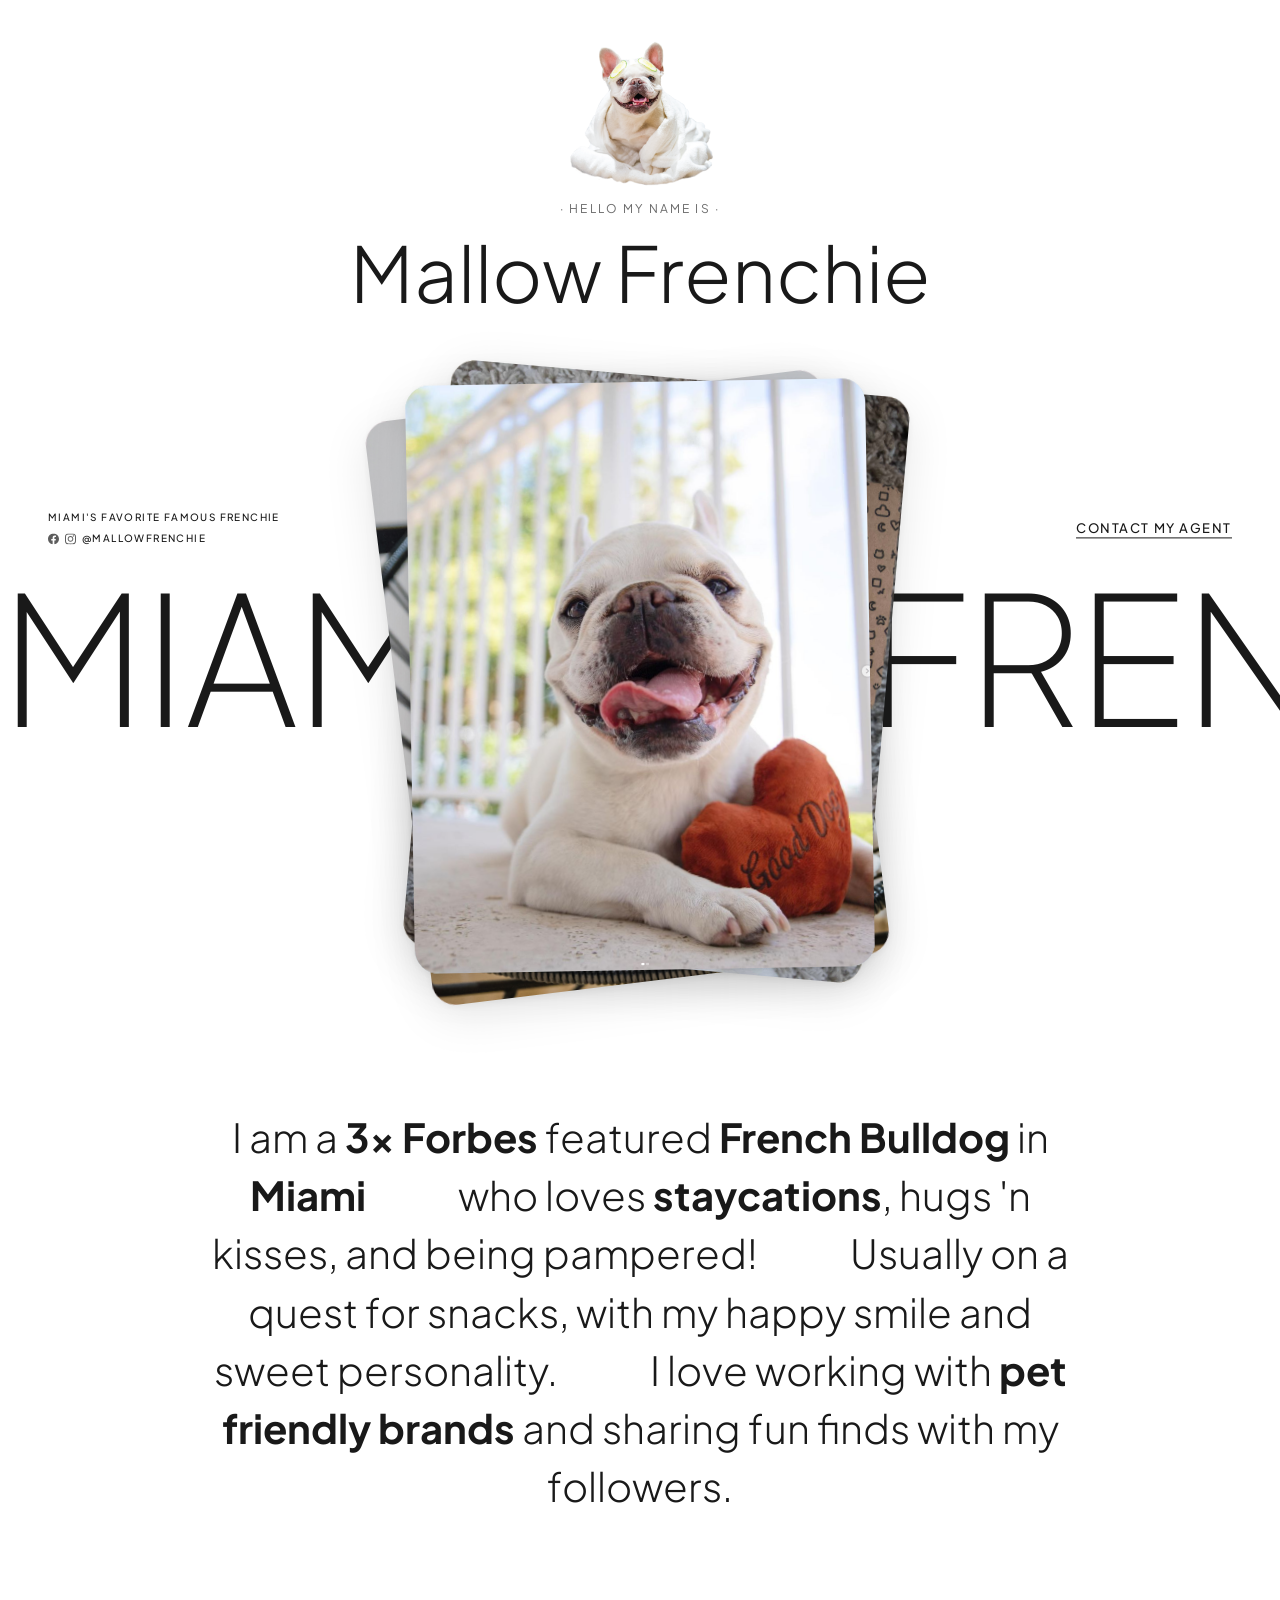
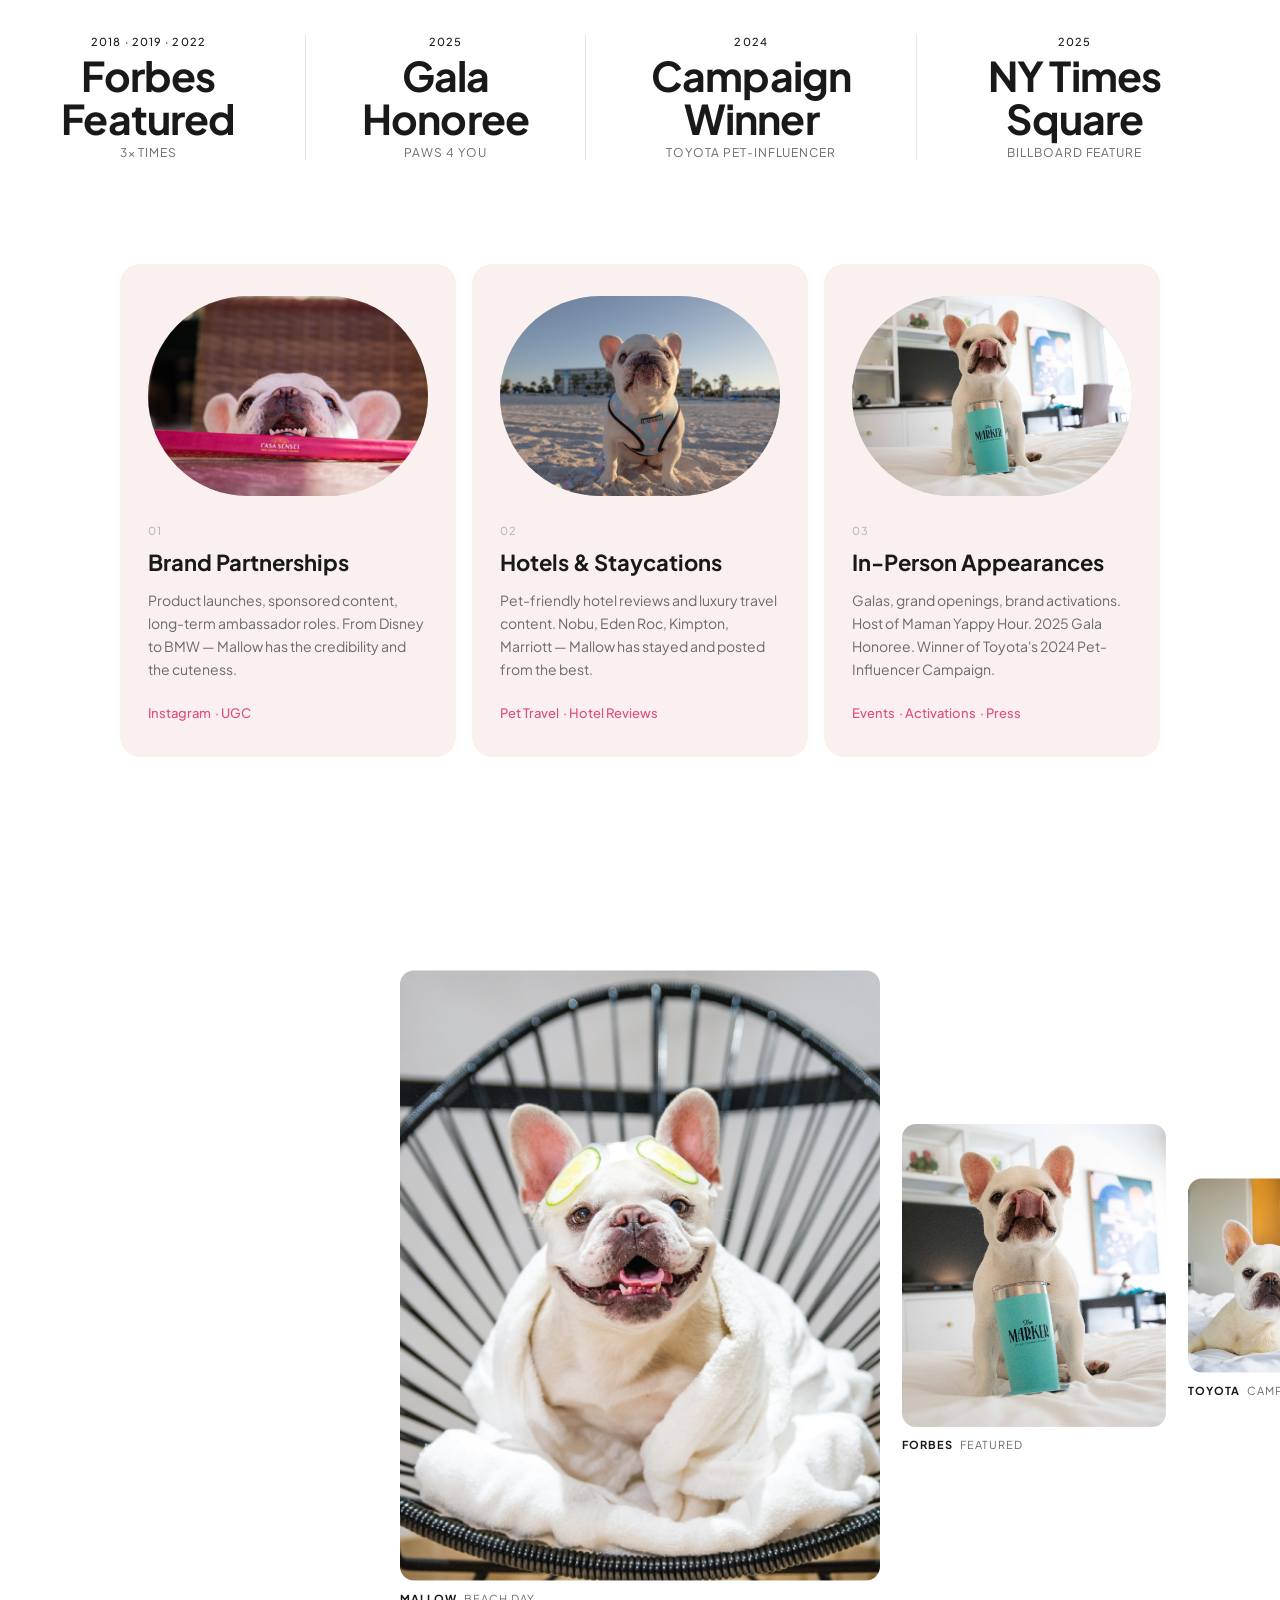
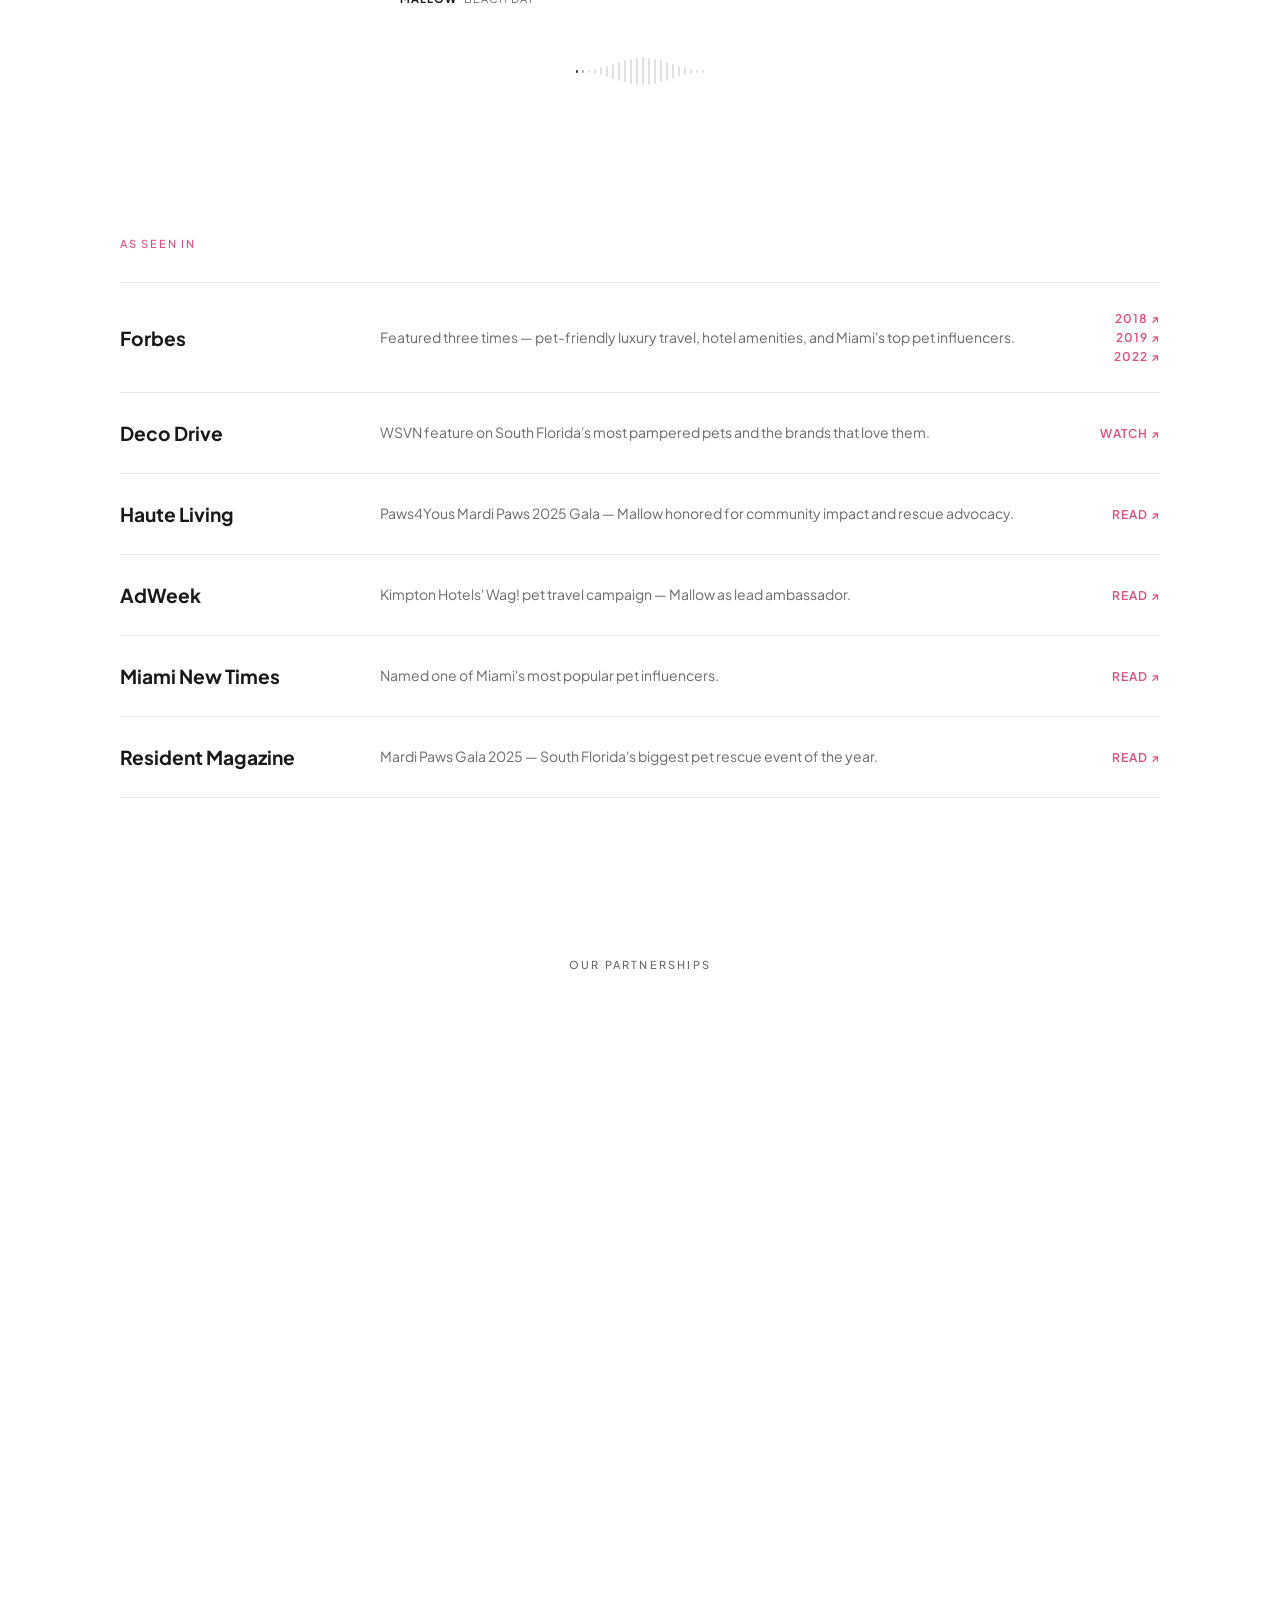
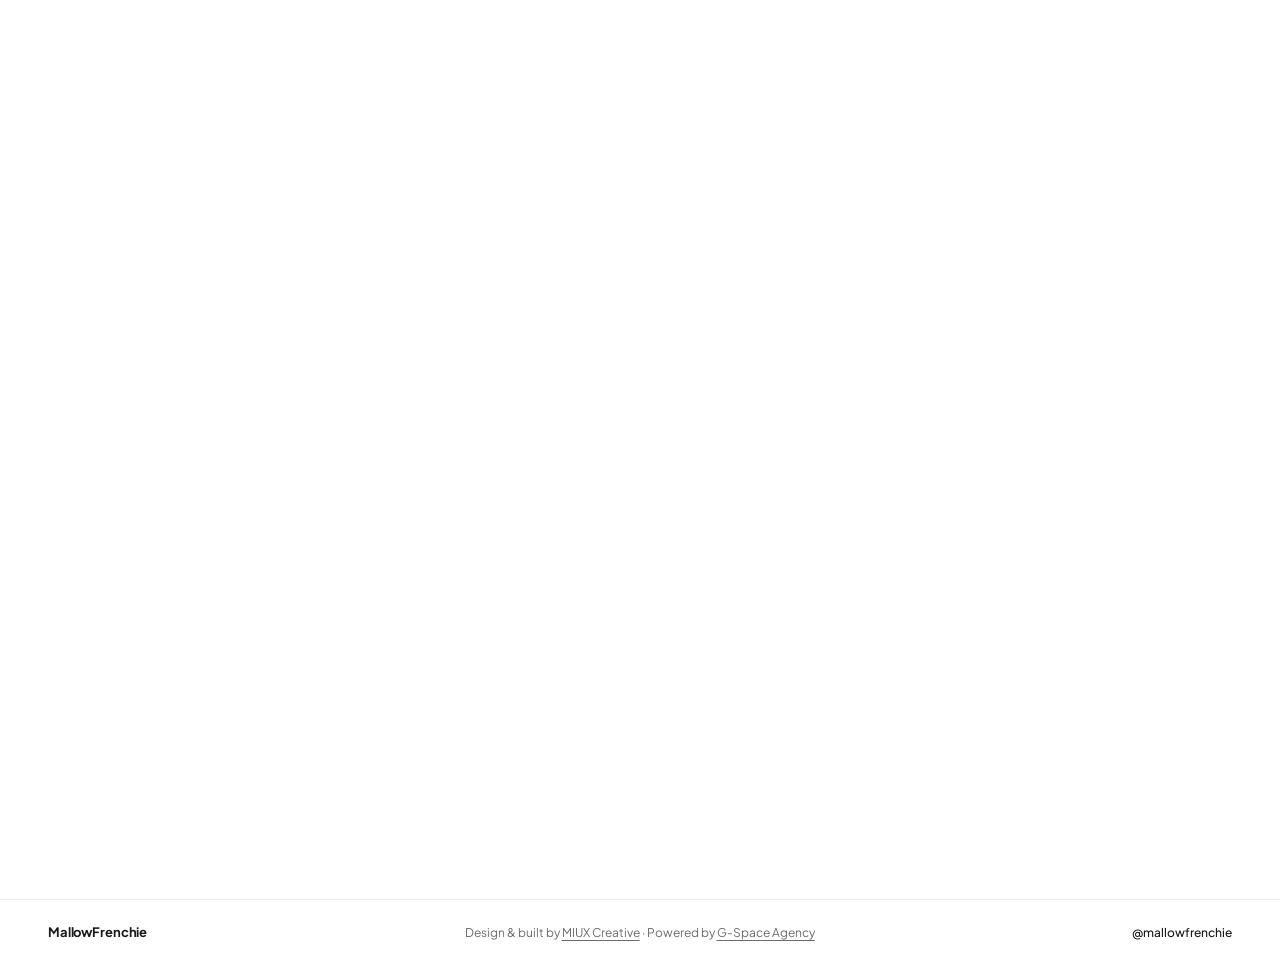
==== commit 14a5cc4a: "mobile: increase about section top padding to push text down Co-Authored-By: Claude Sonnet 4.6 <nore" ====
--- a/mallowfrenchie-live-rebuild.html
+++ b/mallowfrenchie-live-rebuild.html
@@ -951,7 +951,7 @@
     .hero-nav        { padding: 20px 24px; }
     .hero-center     { padding: 24px 24px 0; }
     .hero-corner-left{ left: 24px; right: 24px; }
-    .about           { padding: 64px 24px 60px; }
+    .about           { padding: 120px 24px 60px; }
     .services        { padding: 24px 24px 60px; }
     .press           { padding: 64px 24px 60px; }
     .partnerships    { padding: 60px 24px 80px; }
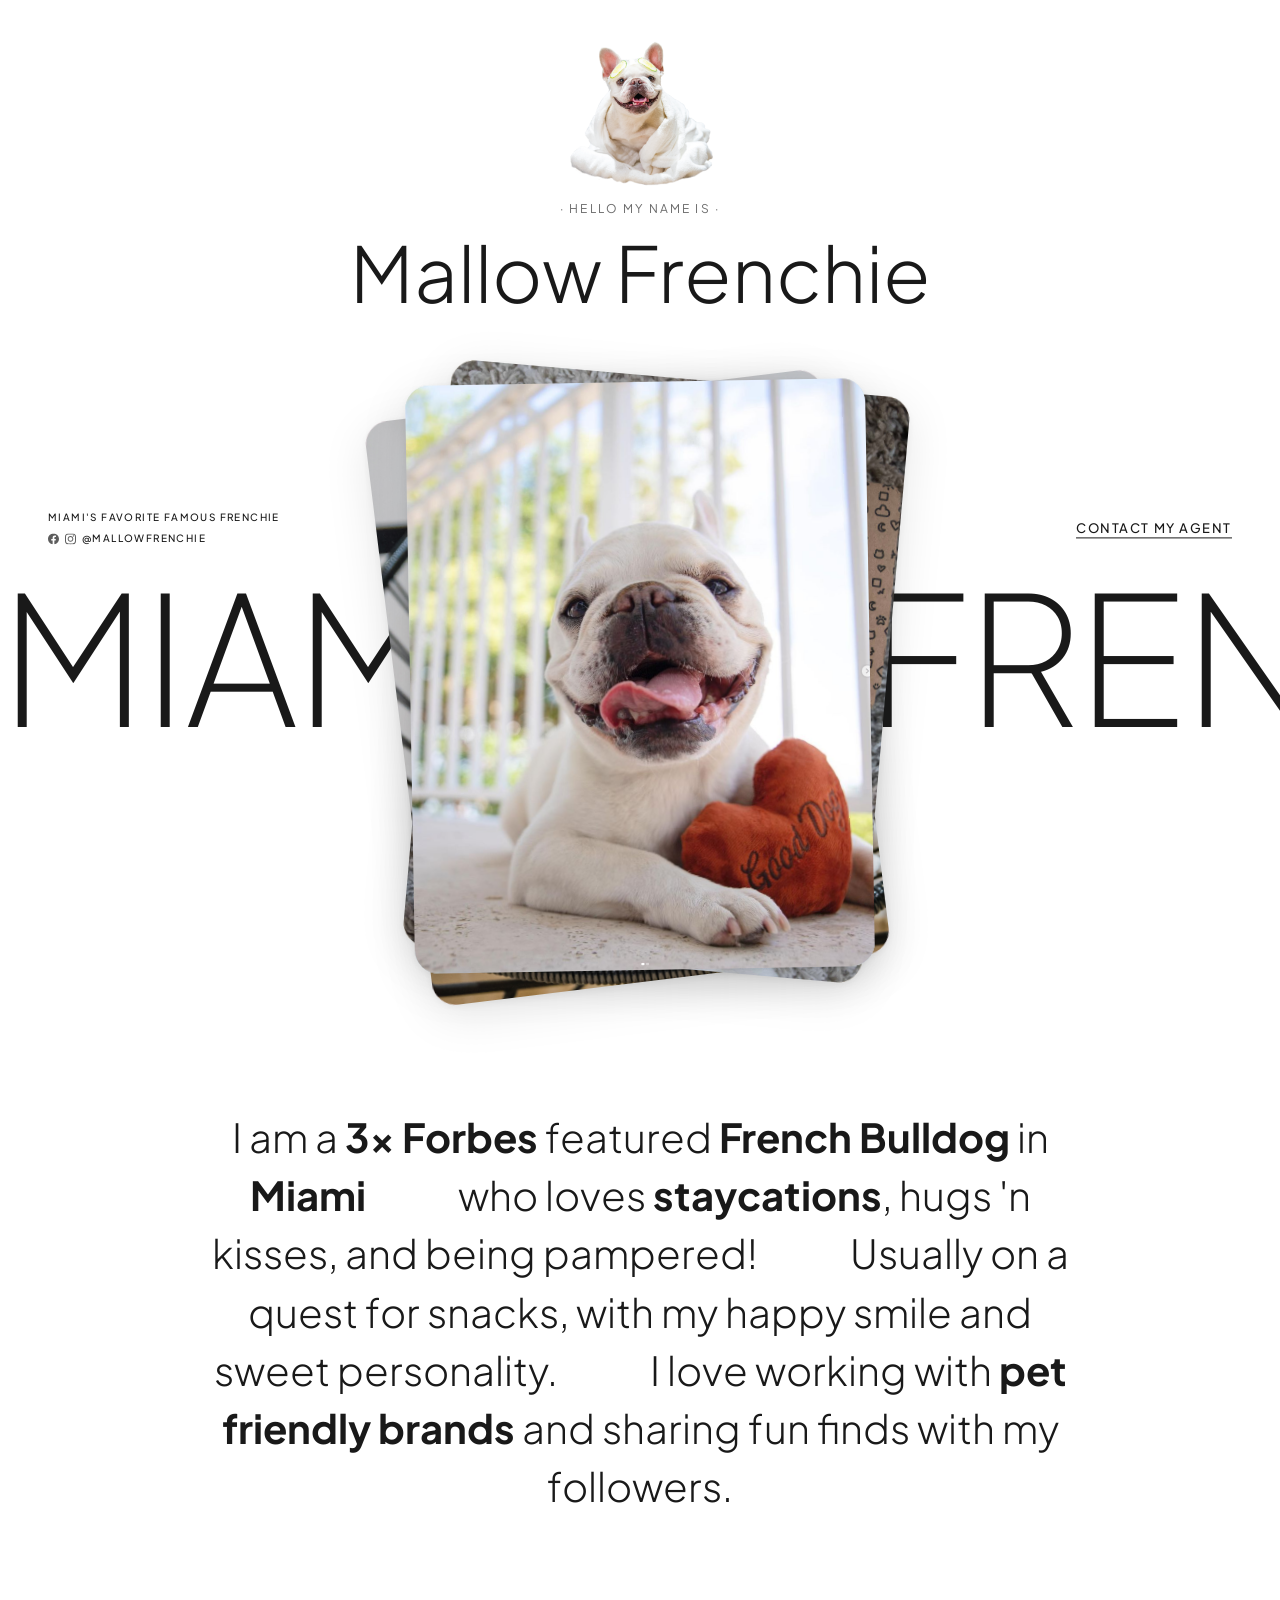
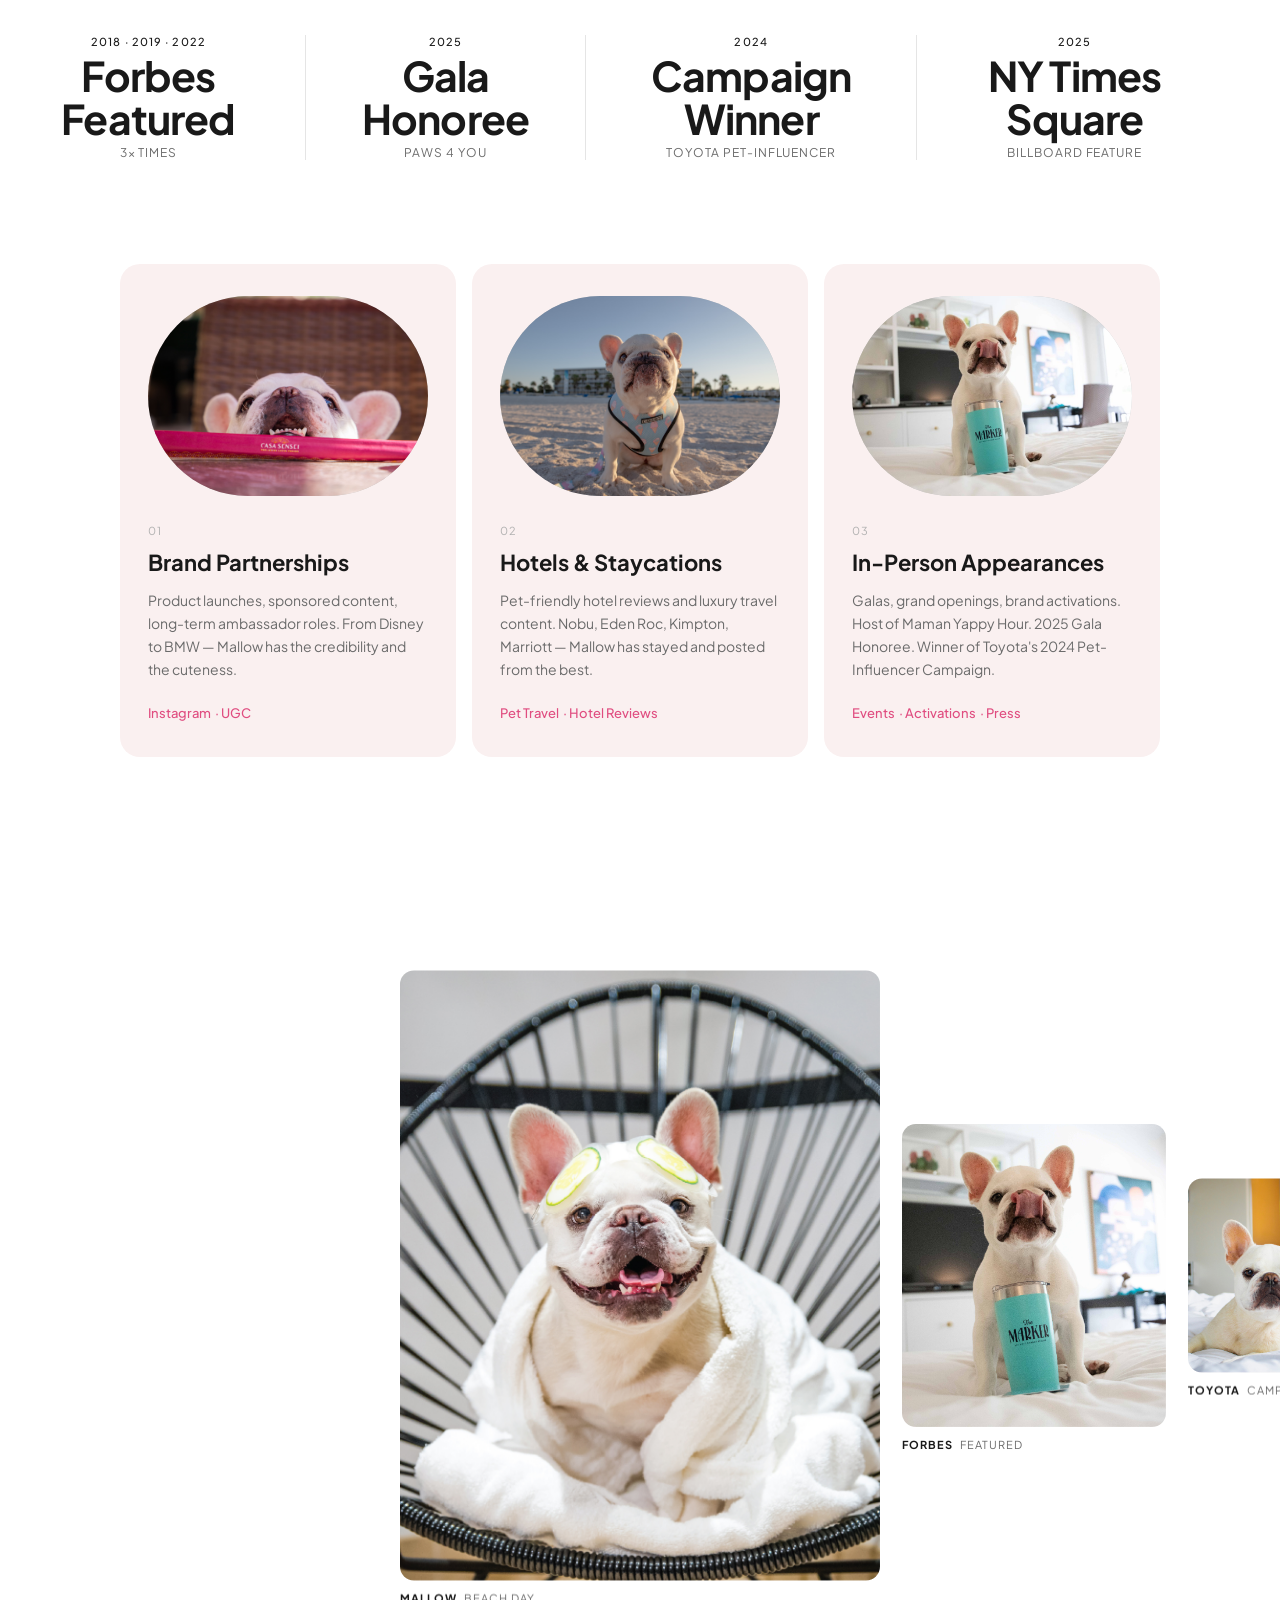
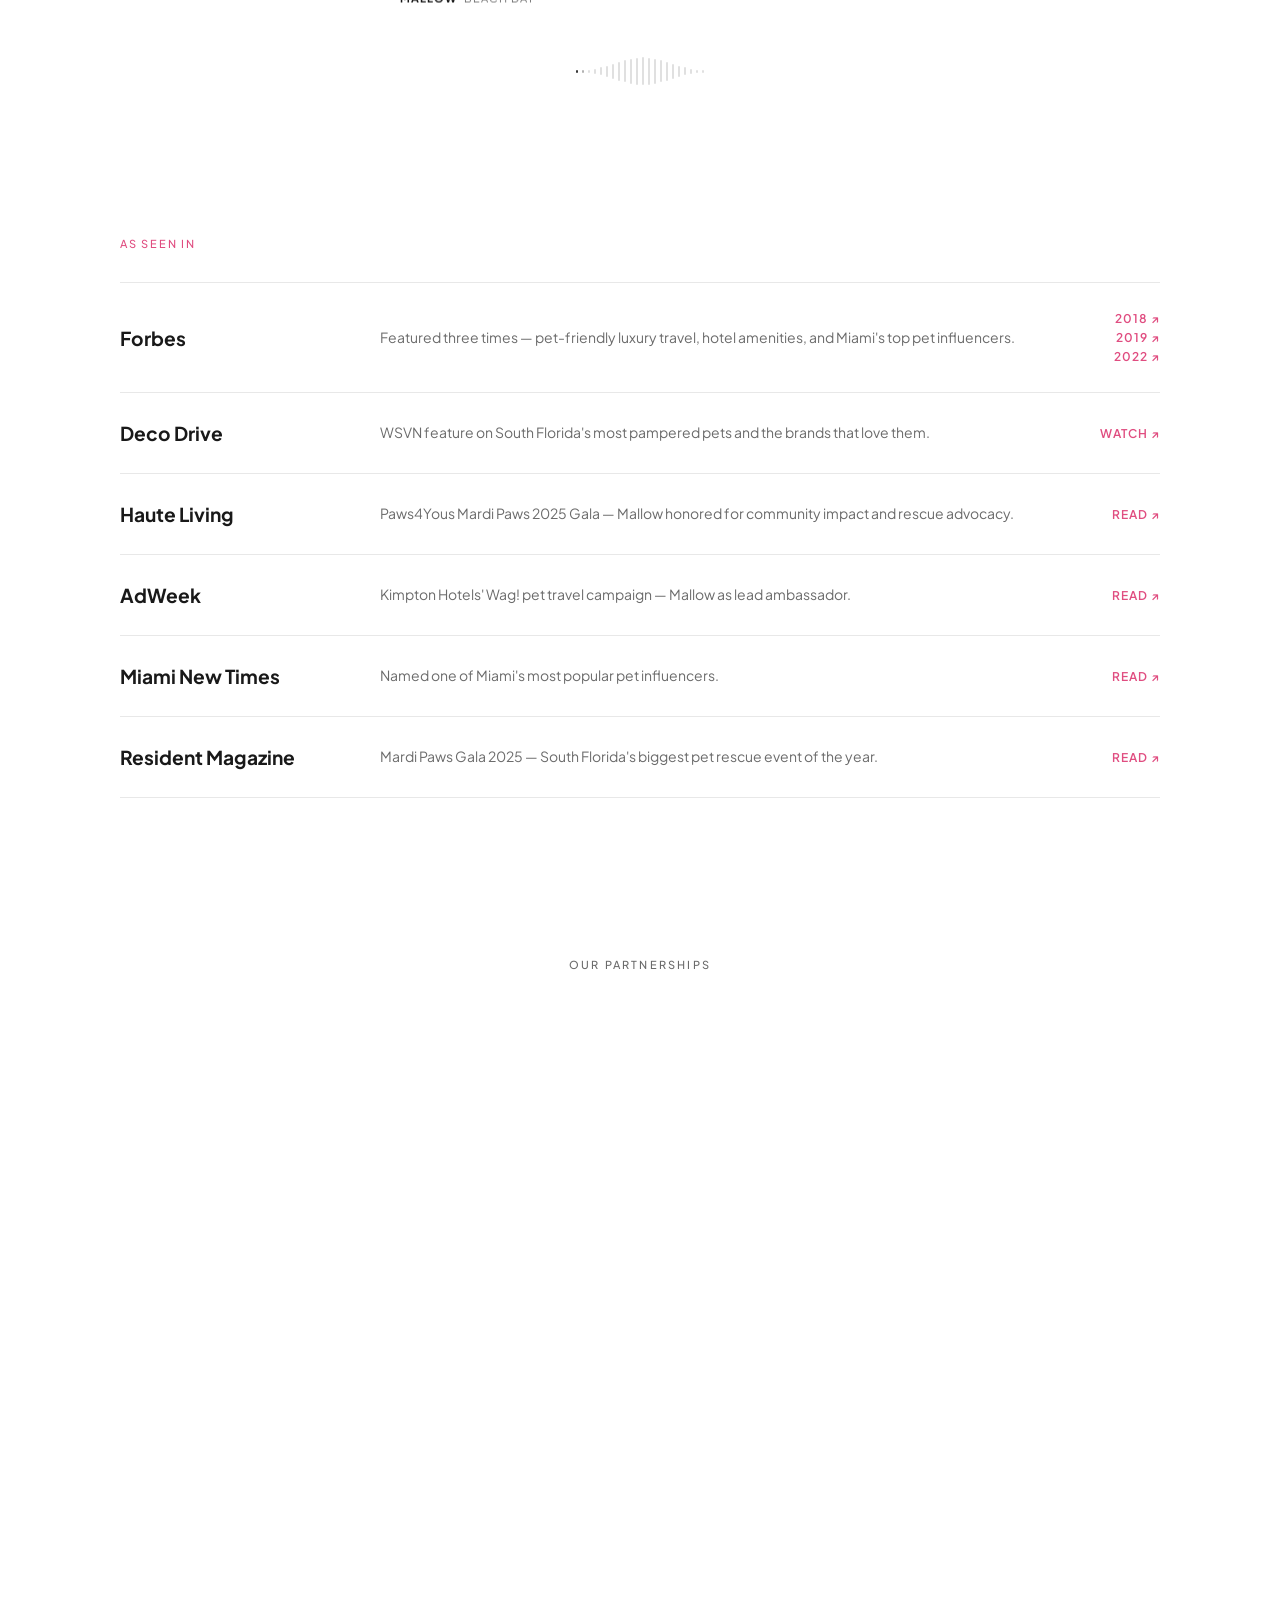
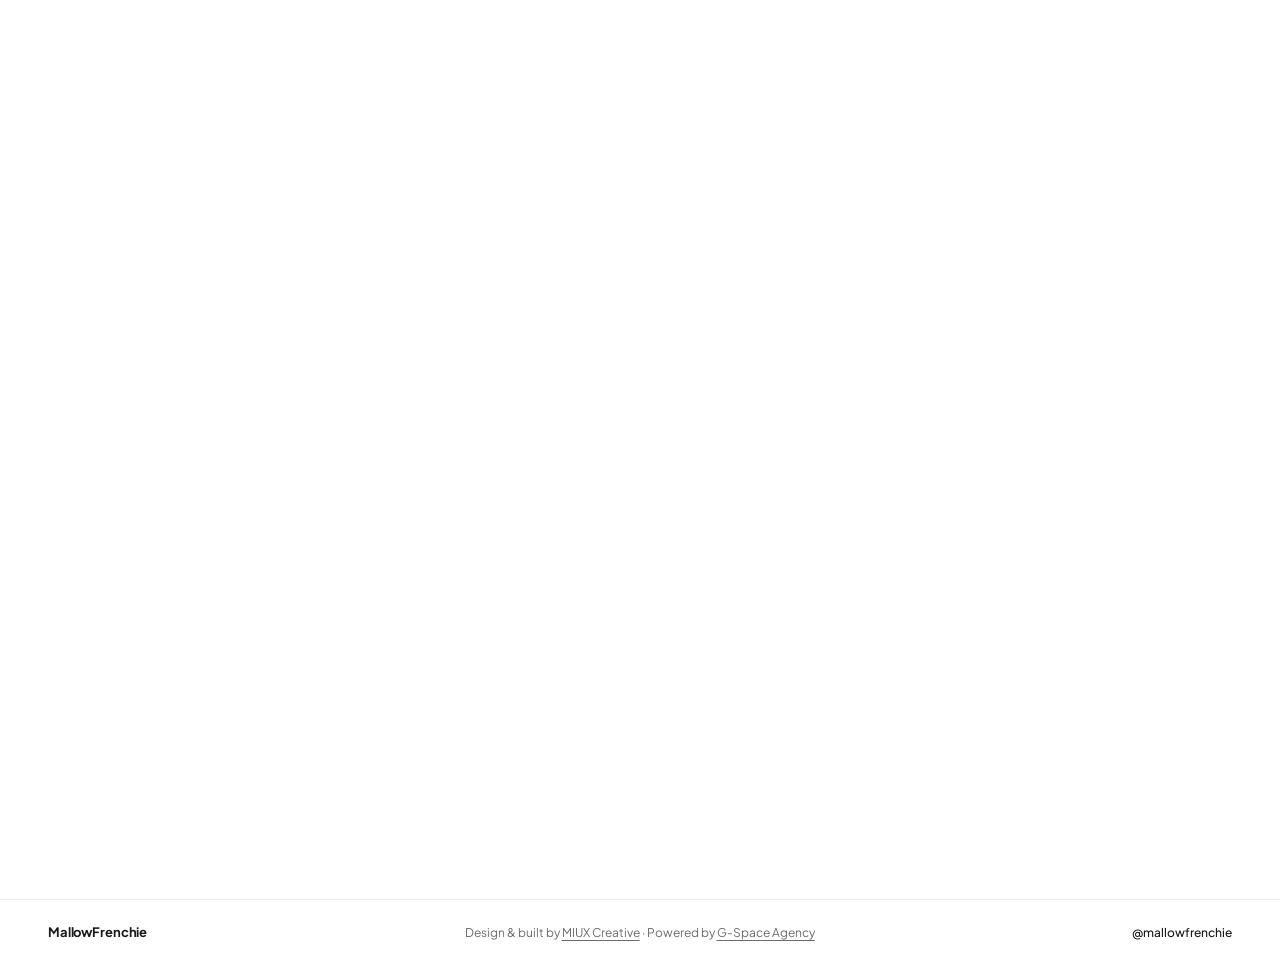
==== commit dbd08ca9: "feat: add favicon Co-Authored-By: Claude Sonnet 4.6 <noreply@anthropic.com>" ====
--- a/mallowfrenchie-live-rebuild.html
+++ b/mallowfrenchie-live-rebuild.html
@@ -4,6 +4,8 @@
 <meta charset="UTF-8">
 <meta name="viewport" content="width=device-width, initial-scale=1.0">
 <title>Mallow Frenchie – Miami's favorite famous frenchie</title>
+<link rel="icon" type="image/jpeg" href="images/favicon.jpg">
+<link rel="apple-touch-icon" href="images/favicon.jpg">
 <link rel="preconnect" href="https://fonts.googleapis.com">
 <link rel="preconnect" href="https://fonts.gstatic.com" crossorigin>
 <link href="https://fonts.googleapis.com/css2?family=Plus+Jakarta+Sans:wght@200;300;400;500;600;700;800&display=swap" rel="stylesheet">
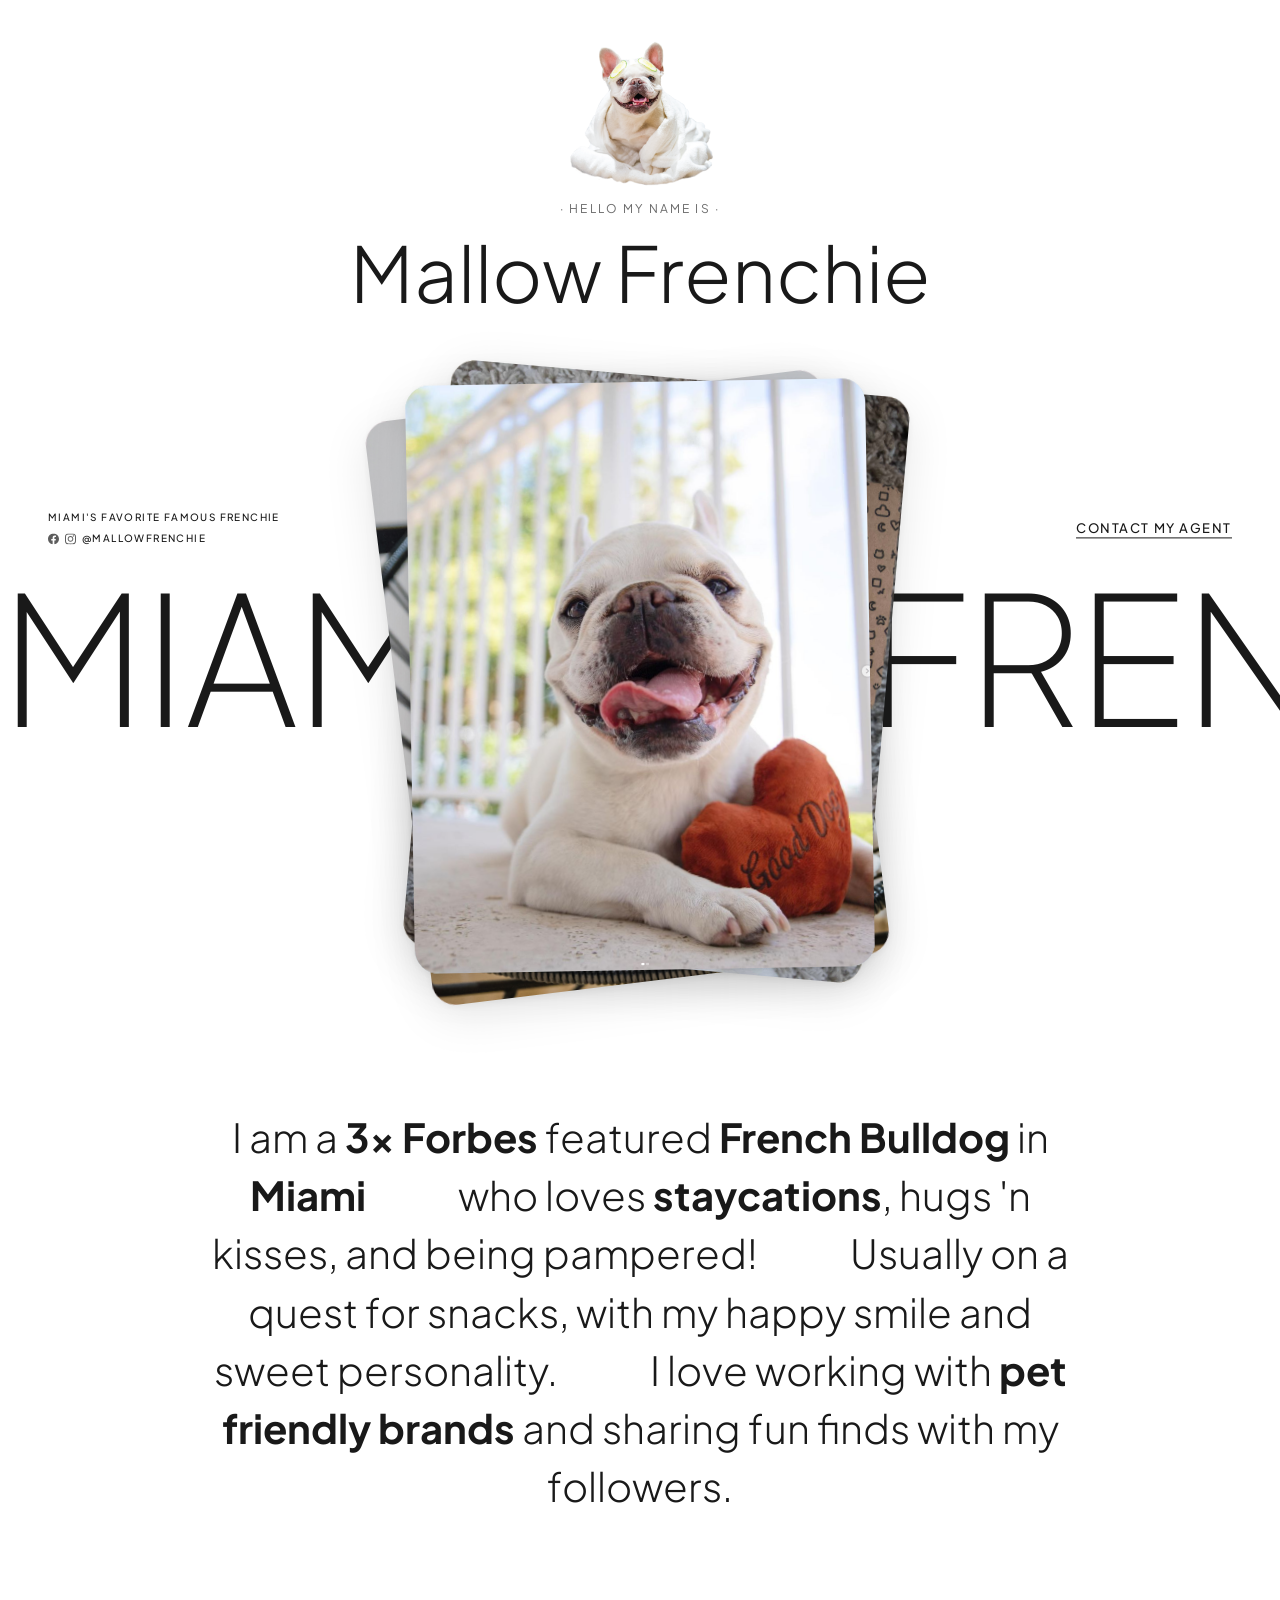
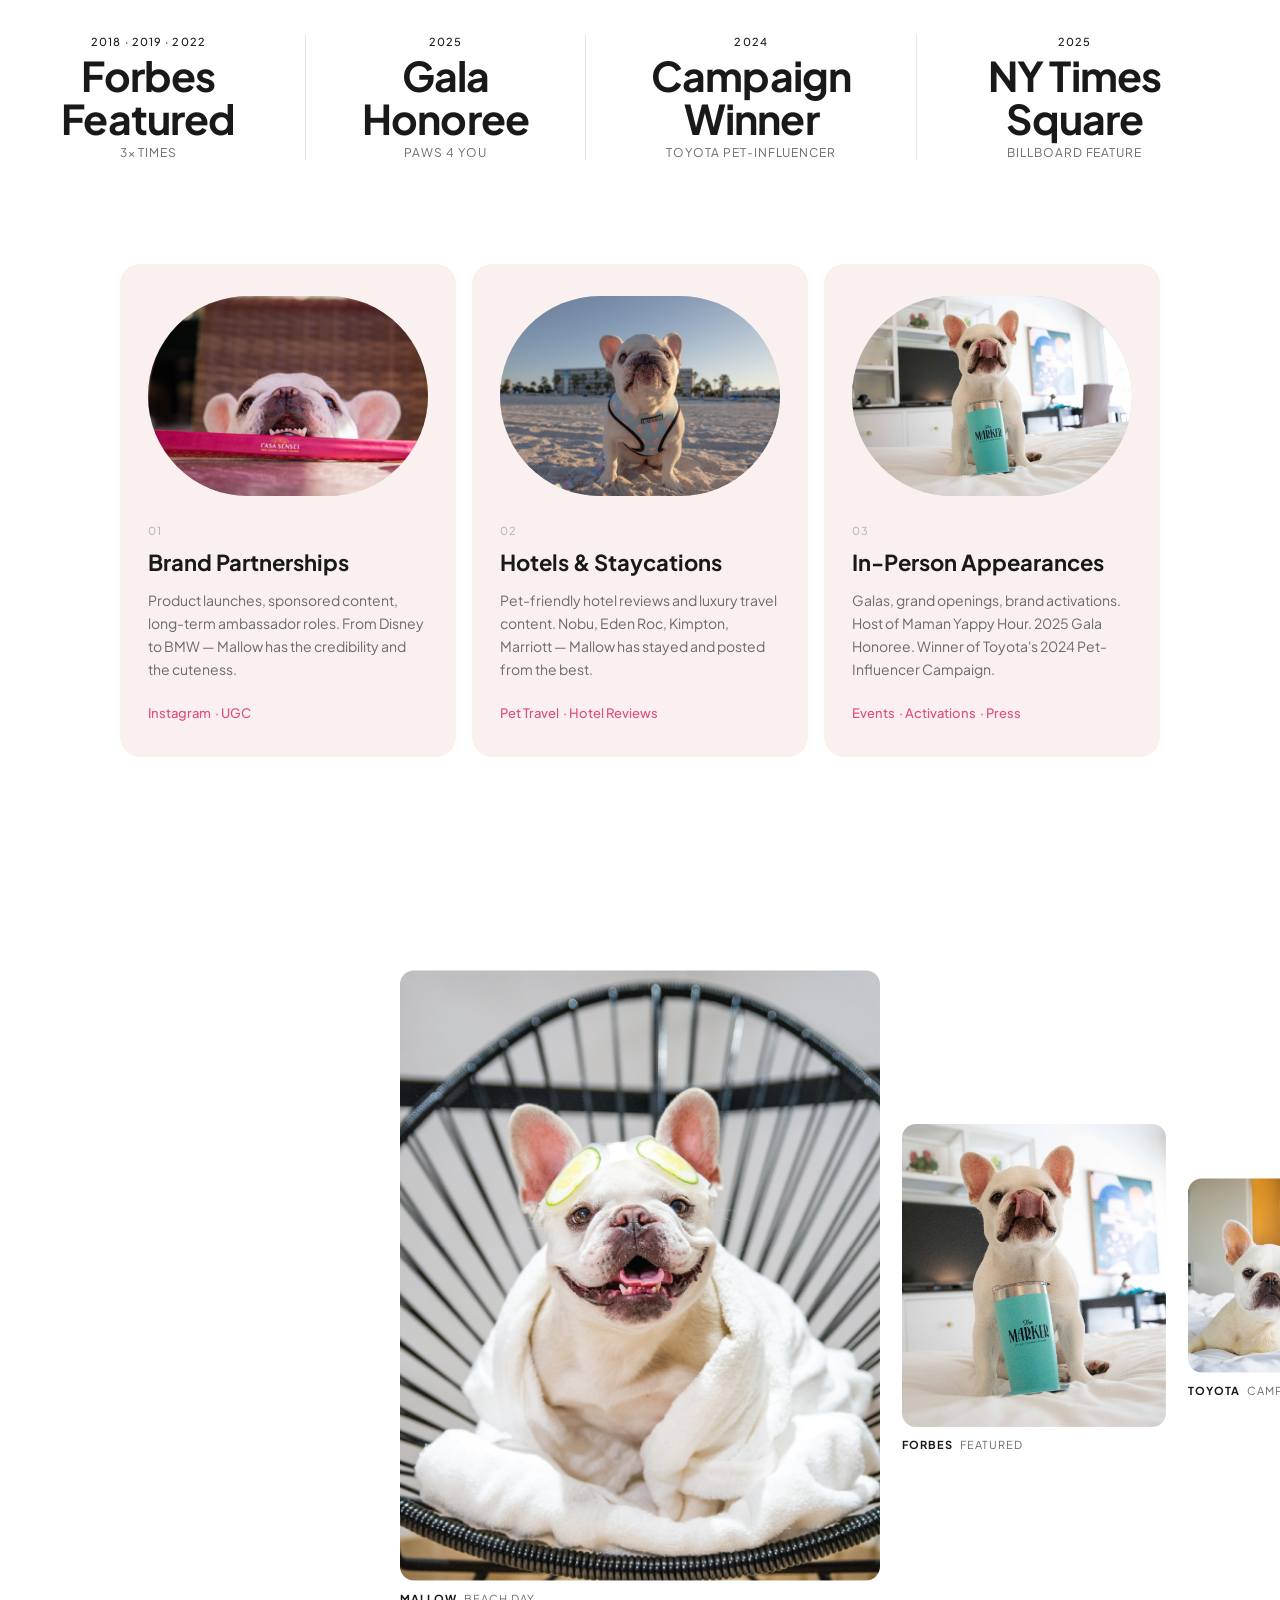
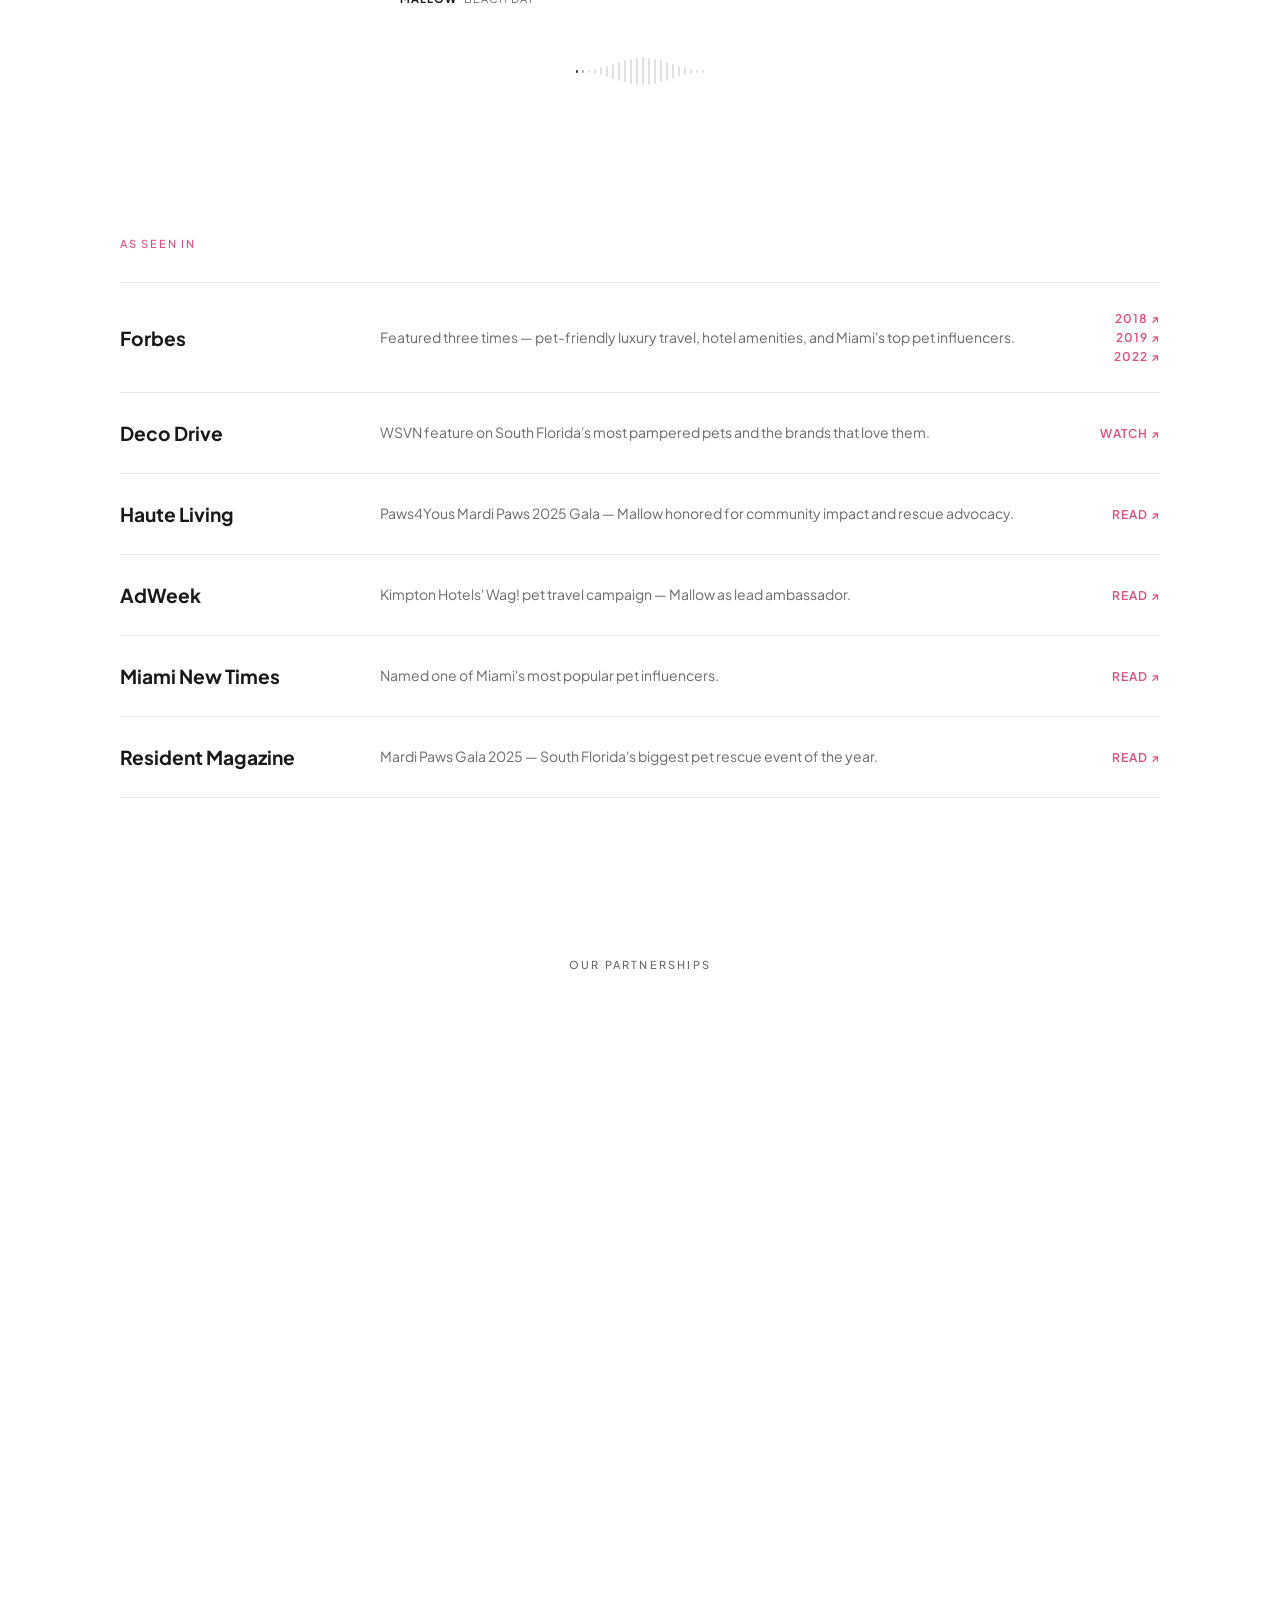
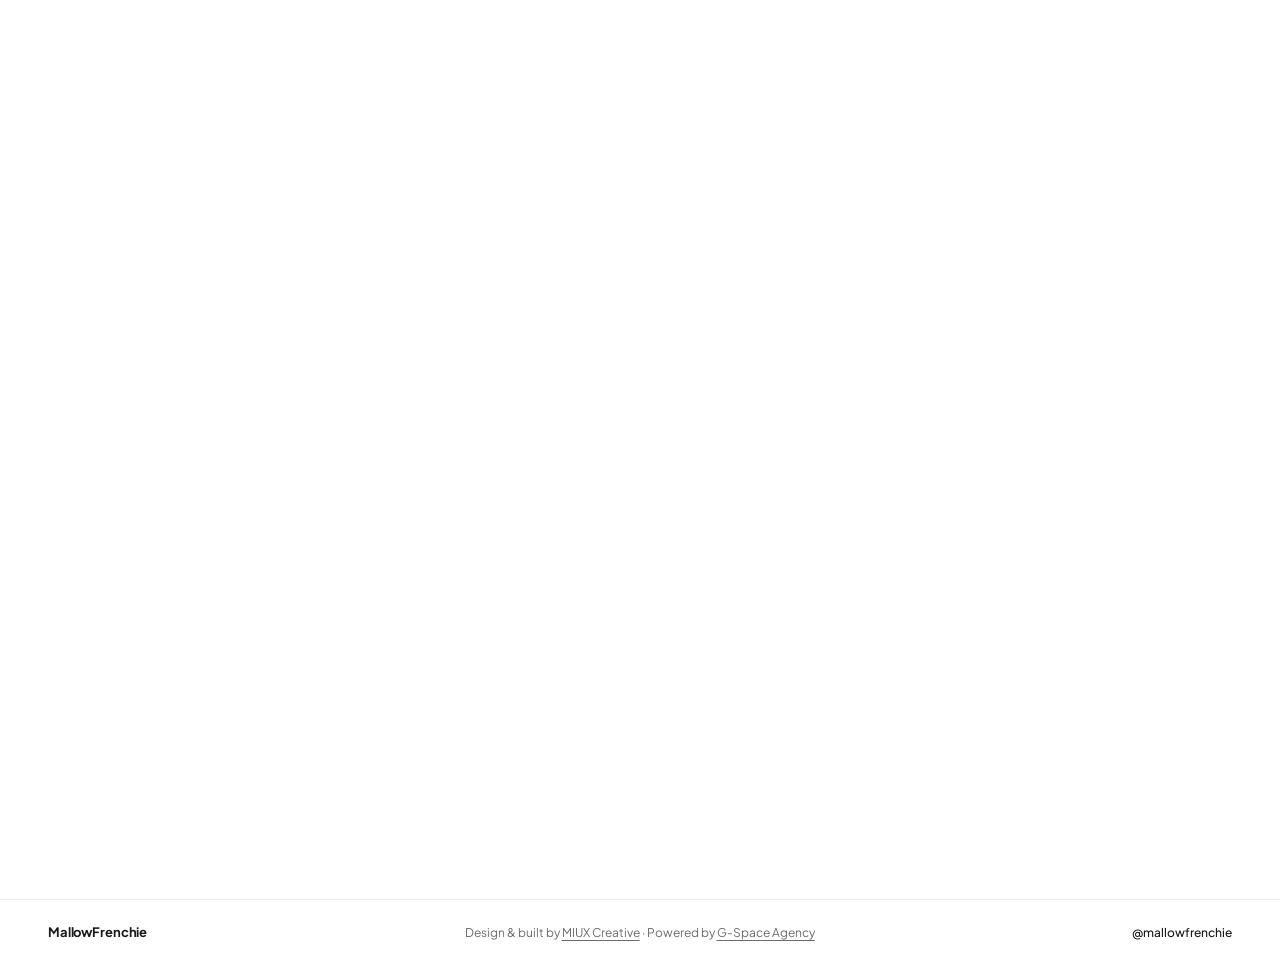
==== commit b1678e01: "fix: use favicon.png instead of jpg Co-Authored-By: Claude Sonnet 4.6 <noreply@anthropic.com>" ====
--- a/mallowfrenchie-live-rebuild.html
+++ b/mallowfrenchie-live-rebuild.html
@@ -4,8 +4,8 @@
 <meta charset="UTF-8">
 <meta name="viewport" content="width=device-width, initial-scale=1.0">
 <title>Mallow Frenchie – Miami's favorite famous frenchie</title>
-<link rel="icon" type="image/jpeg" href="images/favicon.jpg">
-<link rel="apple-touch-icon" href="images/favicon.jpg">
+<link rel="icon" type="image/png" href="images/favicon.png">
+<link rel="apple-touch-icon" href="images/favicon.png">
 <link rel="preconnect" href="https://fonts.googleapis.com">
 <link rel="preconnect" href="https://fonts.gstatic.com" crossorigin>
 <link href="https://fonts.googleapis.com/css2?family=Plus+Jakarta+Sans:wght@200;300;400;500;600;700;800&display=swap" rel="stylesheet">
